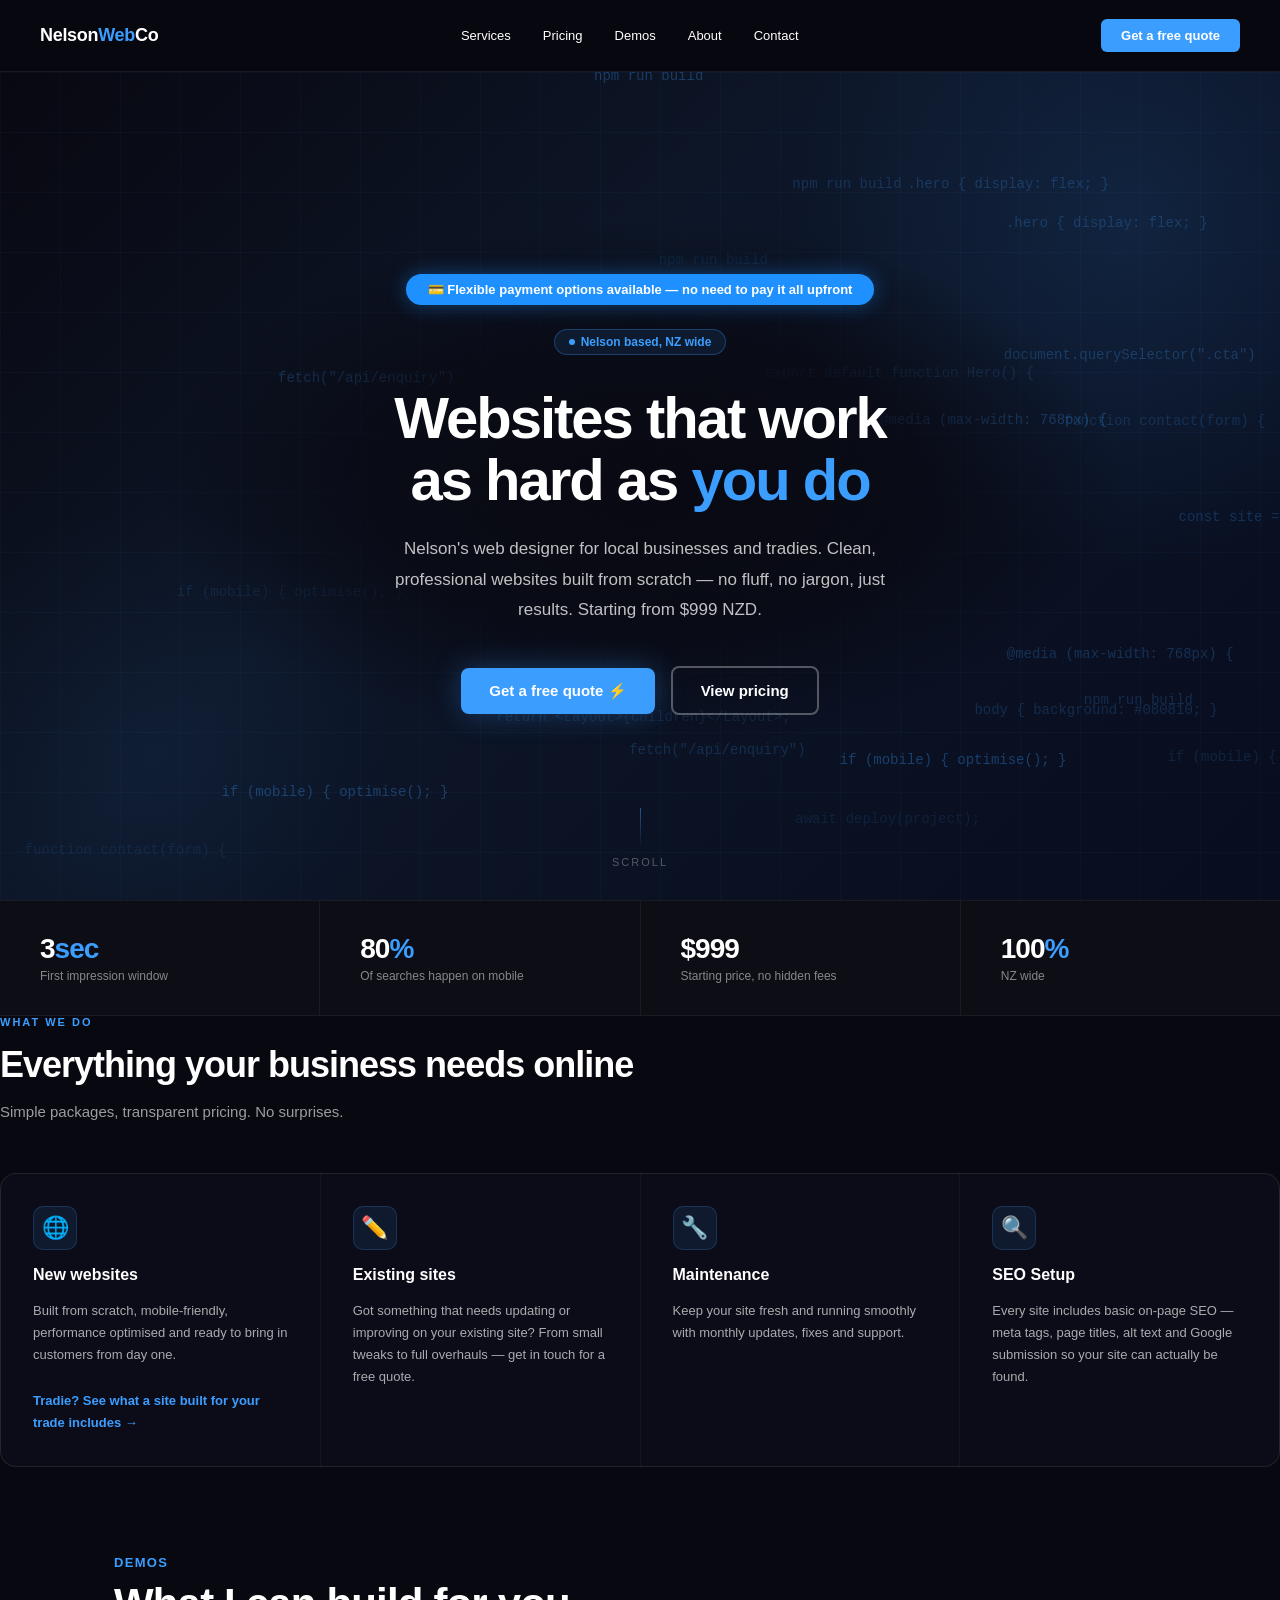
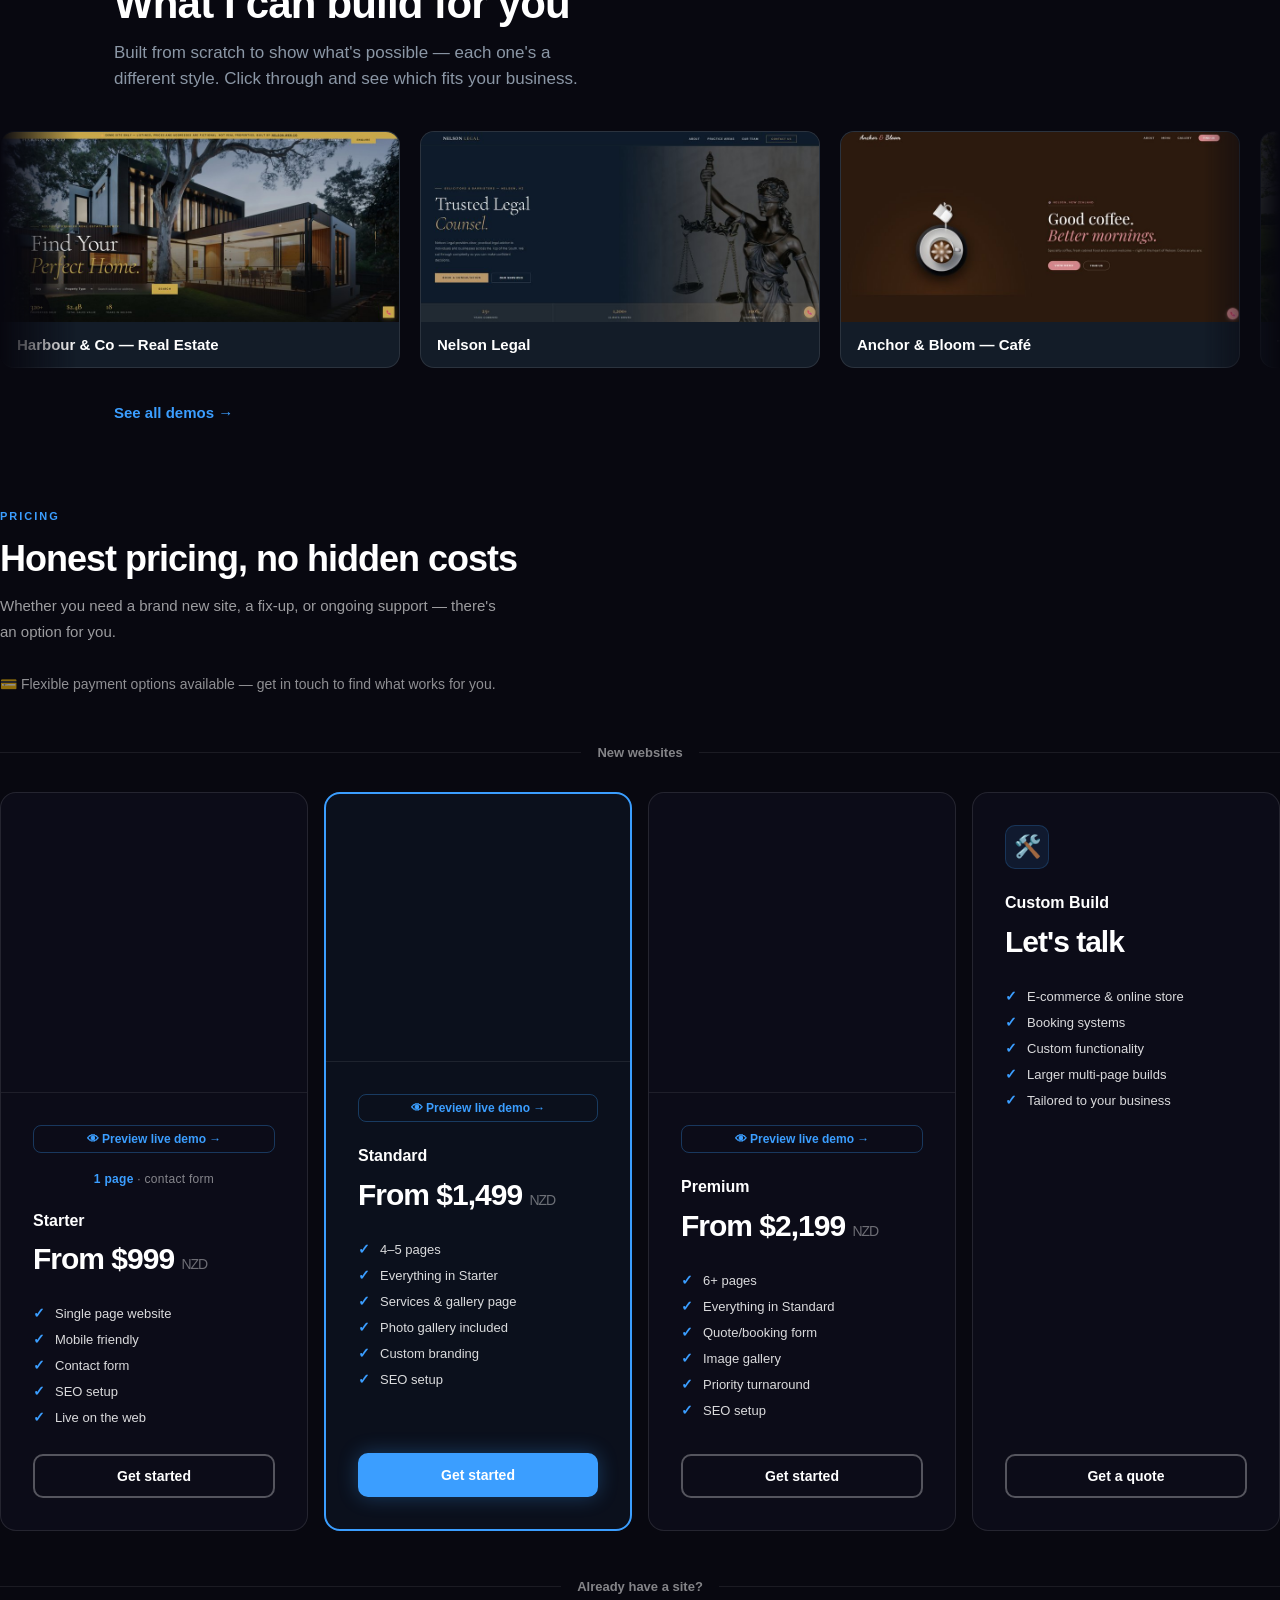
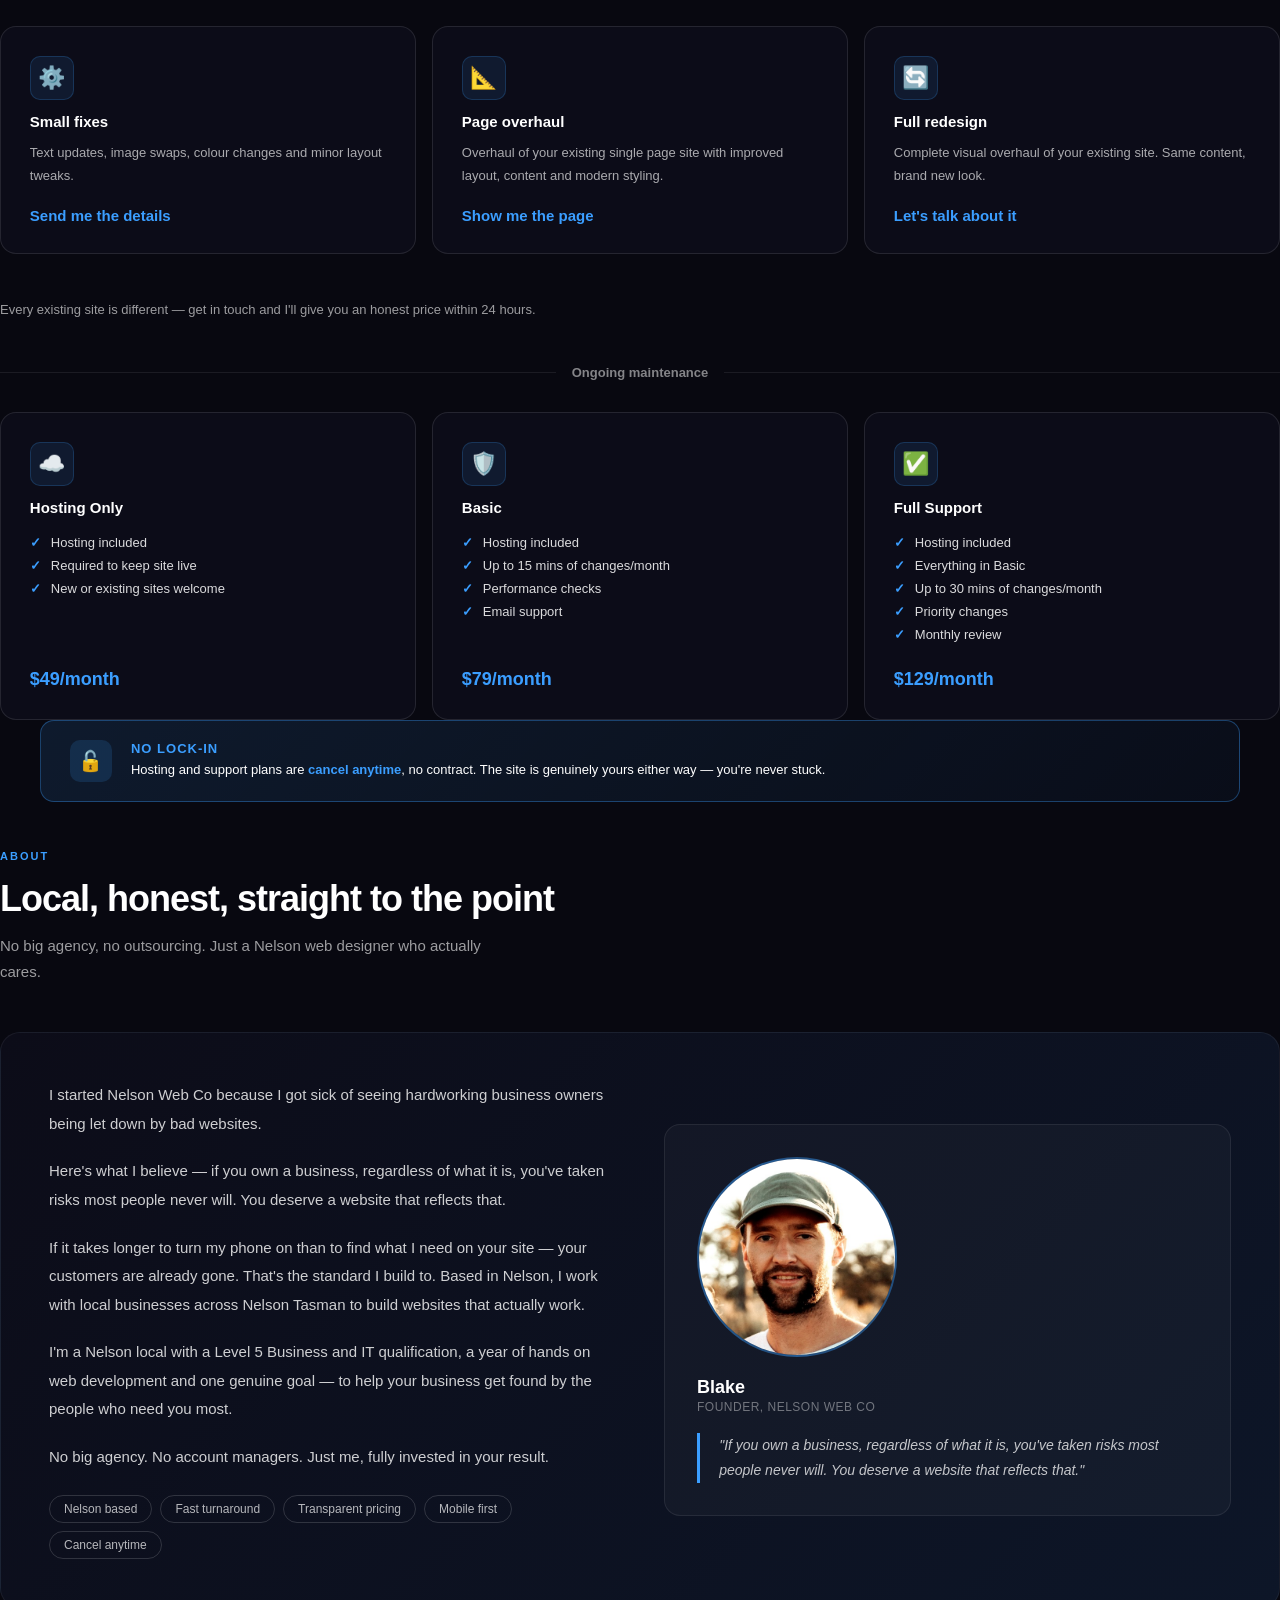
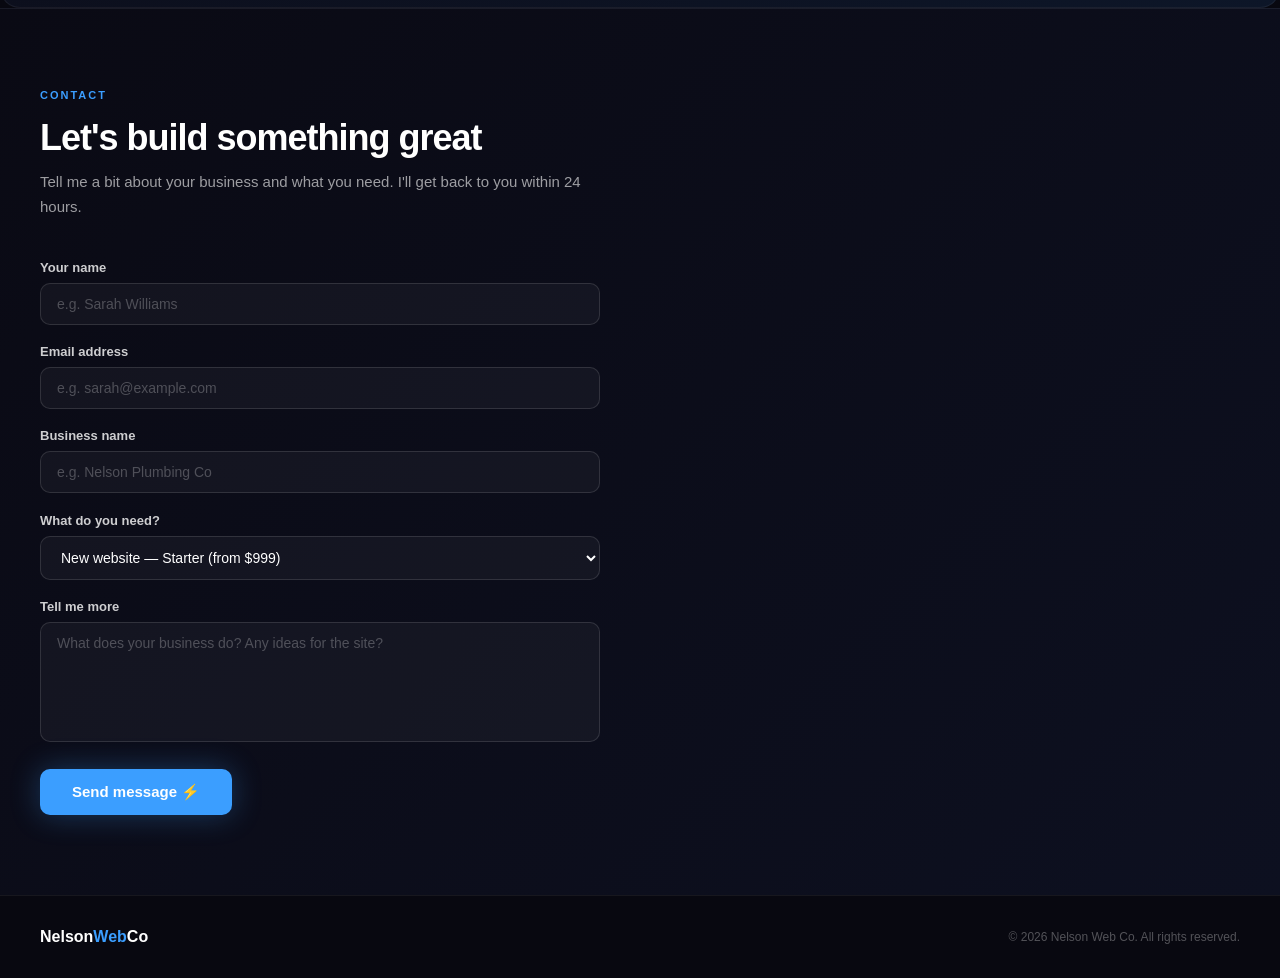
==== index.html @ 0637cf27 "Add files via upload" ====
<!DOCTYPE html>
<html lang="en">
<head>
<meta charset="UTF-8">
<meta name="google-site-verification" content="HaGPNc2p8Zy20Klq8-xdVHNBs4ULUk2R-k86jiQSSO0" />
<!-- Google tag (gtag.js) -->
<script async src="https://www.googletagmanager.com/gtag/js?id=G-174FRW5CZJ"></script>
<script>
  window.dataLayer = window.dataLayer || [];
  function gtag(){dataLayer.push(arguments);}
  gtag('js', new Date());
  gtag('config', 'G-174FRW5CZJ');
</script>
<meta name="viewport" content="width=device-width, initial-scale=1.0">
<title>Nelson Web Co — Web Designer Nelson NZ | Websites From $999</title>
<meta name="description" content="Nelson Web Co — Professional web design in Nelson, New Zealand. We build clean, fast websites for local businesses and tradies from $999. Nelson based web designer." />
<meta name="keywords" content="web designer Nelson, web design Nelson NZ, Nelson website design, Nelson websites, website builder Nelson, affordable web design Nelson, tradie websites Nelson NZ, small business websites Nelson" />
<meta property="og:title" content="Nelson Web Co — Web Designer Nelson NZ" />
<meta property="og:description" content="Professional web design in Nelson, NZ. Clean, fast websites for local businesses and tradies from $999." />
<meta property="og:url" content="https://nelsonwebco.co.nz" />
<meta property="og:type" content="website" />
<style>
  * { margin: 0; padding: 0; box-sizing: border-box; }
  body { background: #080810; color: #fff; font-family: -apple-system, BlinkMacSystemFont, 'Segoe UI', sans-serif; overflow-x: hidden; }

  /* NAV */
  .nav { display: flex; justify-content: space-between; align-items: center; padding: 1.2rem 2.5rem; border-bottom: 1px solid rgba(255,255,255,0.08); background: rgba(8,8,16,0.95); position: sticky; top: 0; z-index: 100; backdrop-filter: blur(10px); }
  .logo { font-size: 18px; font-weight: 700; color: #fff; letter-spacing: -0.3px; }
  .logo span { color: #3b9eff; }
  .nav-links { display: flex; gap: 2rem; }
  .nav-links a { font-size: 13px; color: #fff; text-decoration: none; cursor: pointer; transition: color 0.2s; }
  .nav-links a:hover { color: #3b9eff; }
  .nav-cta { background: #3b9eff; color: #fff; border: none; padding: 9px 20px; border-radius: 6px; font-size: 13px; cursor: pointer; font-weight: 700; transition: background 0.2s; }
  .nav-cta:hover { background: #2b8ef0; }

  /* HERO */
  .hero-wrapper { position: relative; min-height: 92vh; display: flex; align-items: center; overflow: hidden; }
  @media (max-width: 768px) { .hero-wrapper { min-height: auto; } }
  .hero-bg { position: absolute; inset: 0; background: linear-gradient(135deg, #080810 0%, #0d1628 40%, #080d1f 100%); }
  .hero-grid { position: absolute; inset: 0; background-image: linear-gradient(rgba(59,158,255,0.04) 1px, transparent 1px), linear-gradient(90deg, rgba(59,158,255,0.04) 1px, transparent 1px); background-size: 60px 60px; }
  .hero-glow { position: absolute; top: -200px; right: -200px; width: 700px; height: 700px; background: radial-gradient(circle, rgba(59,158,255,0.12) 0%, transparent 70%); pointer-events: none; }
  .hero-glow-2 { position: absolute; bottom: -100px; left: -100px; width: 500px; height: 500px; background: radial-gradient(circle, rgba(59,158,255,0.06) 0%, transparent 70%); pointer-events: none; }
  .hero-content { position: relative; z-index: 2; padding: 6rem 2.5rem 5rem; max-width: 780px; margin: 0 auto; text-align: center; }
  @media (max-width: 768px) { .hero-content { padding: 1rem 1.5rem 2rem; } }
  .badge { display: inline-flex; align-items: center; gap: 6px; background: rgba(59,158,255,0.1); border: 1px solid rgba(59,158,255,0.3); color: #3b9eff; font-size: 12px; padding: 5px 14px; border-radius: 20px; margin-bottom: 2rem; font-weight: 600; }
  .badge-dot { width: 6px; height: 6px; background: #3b9eff; border-radius: 50%; animation: pulse 2s infinite; }
  @keyframes pulse { 0%, 100% { opacity: 1; } 50% { opacity: 0.4; } }
  .hero-content h1 { font-size: 58px; font-weight: 800; line-height: 1.08; color: #fff; margin-bottom: 1.4rem; letter-spacing: -2px; }
  .hero-content h1 span { color: #3b9eff; }
  .hero-content p { font-size: 17px; color: rgba(255,255,255,0.75); line-height: 1.8; max-width: 520px; margin: 0 auto 2.5rem auto; }
  .hero-btns { display: flex; gap: 1rem; align-items: center; flex-wrap: wrap; justify-content: center; }
  @media (max-width: 768px) { .hero-btns { flex-direction: column; width: 100%; } .hero-btns button { width: 100%; } }
  .btn-primary { background: #3b9eff; color: #fff; border: none; padding: 14px 28px; border-radius: 8px; font-size: 15px; cursor: pointer; font-weight: 700; transition: all 0.2s; box-shadow: 0 0 30px rgba(59,158,255,0.3); }
  .btn-primary:hover { background: #2b8ef0; transform: translateY(-1px); box-shadow: 0 0 40px rgba(59,158,255,0.5); }
  .btn-secondary { background: transparent; color: #fff; border: 2px solid rgba(255,255,255,0.3); padding: 14px 28px; border-radius: 8px; font-size: 15px; cursor: pointer; font-weight: 700; transition: all 0.2s; }
  .btn-secondary:hover { border-color: #fff; }
  .hero-scroll { position: absolute; bottom: 2rem; left: 50%; transform: translateX(-50%); display: flex; flex-direction: column; align-items: center; gap: 8px; color: rgba(255,255,255,0.3); font-size: 11px; letter-spacing: 2px; text-transform: uppercase; }
  .scroll-line { width: 1px; height: 40px; background: linear-gradient(to bottom, rgba(59,158,255,0.5), transparent); animation: scrolldown 2s infinite; }
  @media (max-width: 768px) { .hero-scroll { display: none; } }
  @keyframes scrolldown { 0% { transform: scaleY(0); transform-origin: top; } 50% { transform: scaleY(1); transform-origin: top; } 51% { transform: scaleY(1); transform-origin: bottom; } 100% { transform: scaleY(0); transform-origin: bottom; } }

  /* STATS */
  .stats { display: flex; gap: 0; border-top: 1px solid rgba(255,255,255,0.06); border-bottom: 1px solid rgba(255,255,255,0.06); background: rgba(255,255,255,0.02); }
  .stat-item { flex: 1; padding: 2rem 2.5rem; border-right: 1px solid rgba(255,255,255,0.06); }
  .stat-item:last-child { border-right: none; }
  .stat-num { font-size: 28px; font-weight: 800; color: #fff; letter-spacing: -1px; }
  .stat-num span { color: #3b9eff; }
  .stat-label { font-size: 12px; color: rgba(255,255,255,0.5); margin-top: 4px; }

  /* SECTIONS */
  /* SCROLL REVEAL */
  .from-left { opacity:0; transform:translateX(-40px); transition:opacity .7s ease, transform .7s ease; }
  .from-right { opacity:0; transform:translateX(40px); transition:opacity .7s ease, transform .7s ease; }
  .from-bottom { opacity:0; transform:translateY(30px); transition:opacity .6s ease, transform .6s ease; }
  .from-left.visible, .from-right.visible, .from-bottom.visible { opacity:1; transform:none; }
  .delay-1 { transition-delay:.1s; }
  .delay-2 { transition-delay:.2s; }
  .delay-3 { transition-delay:.3s; }
  .delay-4 { transition-delay:.4s; }
  .delay-5 { transition-delay:.5s; }
  .section-label { font-size: 11px; color: #3b9eff; letter-spacing: 2px; text-transform: uppercase; margin-bottom: 1rem; font-weight: 700; }
  .section h2 { font-size: 36px; font-weight: 800; color: #fff; margin-bottom: 0.8rem; letter-spacing: -1px; }
  .section-sub { font-size: 15px; color: rgba(255,255,255,0.6); margin-bottom: 3rem; max-width: 500px; line-height: 1.7; }

  /* SERVICES */
  .services-grid { display: grid; grid-template-columns: repeat(4, 1fr); gap: 1px; background: rgba(255,255,255,0.06); border-radius: 16px; overflow: hidden; border: 1px solid rgba(255,255,255,0.06); }
  .service-card { background: #0c0c18; padding: 2rem; display: flex; flex-direction: column; gap: 1rem; transition: background 0.2s; }
  .service-card:hover { background: #0f0f20; }
  .service-icon { width: 44px; height: 44px; background: rgba(59,158,255,0.1); border-radius: 10px; display: flex; align-items: center; justify-content: center; font-size: 22px; border: 1px solid rgba(59,158,255,0.2); }
  .service-card h3 { font-size: 16px; font-weight: 700; color: #fff; }
  .service-card p { font-size: 13px; color: rgba(255,255,255,0.65); line-height: 1.7; }
  .service-price { font-size: 14px; color: #3b9eff; font-weight: 700; margin-top: auto; padding-top: 0.5rem; }

  /* PRICING */
  .pricing-grid { display: grid; grid-template-columns: repeat(4, 1fr); gap: 16px; margin-bottom: 3rem; }
  .pricing-card { background: #0c0c18; border: 1px solid rgba(255,255,255,0.1); border-radius: 16px; padding: 2rem; display: flex; flex-direction: column; gap: 0.8rem; transition: all 0.2s; overflow: hidden; }
  .pricing-card:hover { border-color: rgba(255,255,255,0.25); transform: translateY(-2px); }
  .pricing-card.featured { border: 2px solid #3b9eff; background: rgba(59,158,255,0.05); position: relative; padding-top: 0; overflow: hidden; }
  .pricing-badge { font-size: 11px; background: rgba(59,158,255,0.15); color: #3b9eff; padding: 4px 12px; border-radius: 20px; width: fit-content; margin-bottom: 0.4rem; font-weight: 700; letter-spacing: 0.5px; }
  .pricing-card h3 { font-size: 16px; font-weight: 700; color: #fff; }
  .pricing-amount { font-size: 30px; font-weight: 800; color: #fff; letter-spacing: -1px; }
  .pricing-amount small { font-size: 14px; color: rgba(255,255,255,0.4); font-weight: 400; }
  .pricing-features { list-style: none; display: flex; flex-direction: column; gap: 10px; margin: 1rem 0; }
  .pricing-features li { font-size: 13px; color: rgba(255,255,255,0.85); display: flex; align-items: center; gap: 10px; }
  .pricing-features li::before { content: "✓"; color: #3b9eff; font-weight: 800; font-size: 14px; }
  .pricing-btn { margin-top: auto; background: transparent; border: 2px solid rgba(255,255,255,0.3); color: #fff; padding: 12px; border-radius: 10px; font-size: 14px; font-weight: 700; cursor: pointer; text-align: center; transition: all 0.2s; }
  .pricing-preview { width: calc(100% + 4rem); margin-left: -2rem; margin-top: -2rem; height: 300px; overflow: hidden; position: relative; border-bottom: 1px solid rgba(255,255,255,0.08); margin-bottom: 1.2rem; border-radius: 16px 16px 0 0; }
  .pricing-preview iframe { width: 200%; height: 200%; transform: scale(0.5); transform-origin: top left; pointer-events: none; border: none; }
  .pricing-preview-overlay { position: absolute; inset: 0; background: transparent; cursor: pointer; }
  .pricing-demo-btn { display: block; text-align: center; font-size: 12px; color: #3b9eff; font-weight: 600; text-decoration: none; padding: 6px; border: 1px solid rgba(59,158,255,0.3); border-radius: 8px; margin-bottom: 0.8rem; transition: all 0.2s; }
  .pricing-demo-btn:hover { background: rgba(59,158,255,0.1); }
   .tier-diff {
    display: block;
    text-align: center;
    font-size: 12px;
    color: rgba(255,255,255,0.5);
    letter-spacing: 0.3px;
    margin: -0.4rem 0 0.8rem;
  }
  .tier-diff strong { color: #3b9eff; font-weight: 700; }
  .pricing-btn:hover { border-color: #3b9eff; color: #3b9eff; }
  .pricing-btn.featured-btn { background: #3b9eff; border-color: #3b9eff; color: #fff; box-shadow: 0 0 20px rgba(59,158,255,0.3); }
  .pricing-btn.featured-btn:hover { background: #2b8ef0; }

  /* DIVIDERS */
  .divider-label { display: flex; align-items: center; gap: 1rem; margin-bottom: 2rem; }
  .divider-label span { font-size: 13px; color: rgba(255,255,255,0.5); white-space: nowrap; font-weight: 600; }
  .divider-line { flex: 1; height: 1px; background: rgba(255,255,255,0.08); }

  /* MODS */
  .mods-grid { display: grid; grid-template-columns: repeat(3, 1fr); gap: 16px; margin-bottom: 3rem; }
  .mod-card { background: #0c0c18; border: 1px solid rgba(255,255,255,0.1); border-radius: 16px; padding: 1.8rem; display: flex; flex-direction: column; gap: 0.8rem; transition: all 0.2s; }
  .mod-card:hover { border-color: rgba(255,255,255,0.25); transform: translateY(-2px); }
  .mod-card h3 { font-size: 15px; font-weight: 700; color: #fff; }
  .mod-card p { font-size: 13px; color: rgba(255,255,255,0.65); line-height: 1.7; }
  .mod-price { font-size: 15px; color: #3b9eff; font-weight: 700; margin-top: 0.5rem; }

  /* MAINTENANCE */
  .maint-grid { display: grid; grid-template-columns: repeat(3, 1fr); gap: 16px; }
  .maint-card { background: #0c0c18; border: 1px solid rgba(255,255,255,0.1); border-radius: 16px; padding: 1.8rem; display: flex; flex-direction: column; gap: 0.8rem; transition: all 0.2s; }
  .maint-card:hover { border-color: rgba(255,255,255,0.25); transform: translateY(-2px); }
  .maint-card h3 { font-size: 15px; font-weight: 700; color: #fff; }
  .maint-features { list-style: none; display: flex; flex-direction: column; gap: 8px; margin: 0.4rem 0; }
  .maint-features li { font-size: 13px; color: rgba(255,255,255,0.85); display: flex; align-items: center; gap: 10px; }
  .maint-features li::before { content: "✓"; color: #3b9eff; font-weight: 800; }
  .maint-price { font-size: 18px; color: #3b9eff; font-weight: 700; margin-top: auto; padding-top: 0.5rem; }
  .rebrand-note { font-size: 13px; color: rgba(255,255,255,0.6); margin-bottom: 3rem; }
  .rebrand-note a { color: #3b9eff; text-decoration: none; font-weight: 700; }

  /* PORTFOLIO */
  .portfolio-grid { display: grid; grid-template-columns: repeat(3, 1fr); gap: 16px; }
  .portfolio-card { background: #0c0c18; border: 1px solid rgba(255,255,255,0.1); border-radius: 16px; padding: 2rem; display: flex; flex-direction: column; gap: 1rem; transition: all 0.2s; }
  .portfolio-card:hover { border-color: #3b9eff; transform: translateY(-2px); }
  .portfolio-placeholder { border-style: dashed; }
  .portfolio-tag { font-size: 11px; background: rgba(59,158,255,0.15); color: #3b9eff; padding: 4px 12px; border-radius: 20px; width: fit-content; font-weight: 700; }
  .portfolio-card h3 { font-size: 18px; font-weight: 700; color: #fff; }
  .portfolio-card p { font-size: 13px; color: rgba(255,255,255,0.65); line-height: 1.7; }
  .portfolio-tech { display: flex; gap: 8px; flex-wrap: wrap; }
  .portfolio-tech span { font-size: 11px; color: #3b9eff; border: 1px solid rgba(59,158,255,0.3); padding: 4px 12px; border-radius: 20px; font-weight: 600; }
  .portfolio-btn { margin-top: auto; background: #3b9eff; color: #fff; border: none; padding: 12px 20px; border-radius: 10px; font-size: 13px; font-weight: 700; cursor: pointer; text-decoration: none; display: inline-block; width: fit-content; transition: all 0.2s; box-shadow: 0 0 20px rgba(59,158,255,0.2); }
  .portfolio-btn:hover { background: #2b8ef0; transform: translateY(-1px); }

  /* ABOUT */
  .about-wrapper { background: linear-gradient(135deg, #0c0c18 0%, #0d1628 100%); border-radius: 20px; padding: 3rem; border: 1px solid rgba(255,255,255,0.06); }
  .about-grid { display: grid; grid-template-columns: 1fr 1fr; gap: 3rem; align-items: center; }
  .about-text p { font-size: 15px; color: rgba(255,255,255,0.8); line-height: 1.9; margin-bottom: 1.2rem; }
  .about-pills { display: flex; flex-wrap: wrap; gap: 8px; margin-top: 1.5rem; }
  .pill { font-size: 12px; color: rgba(255,255,255,0.7); border: 1px solid rgba(255,255,255,0.15); padding: 6px 14px; border-radius: 20px; transition: all 0.2s; }
  .pill:hover { border-color: #3b9eff; color: #3b9eff; }
  .about-card { background: rgba(255,255,255,0.03); border: 1px solid rgba(255,255,255,0.08); border-radius: 16px; padding: 2rem; display: flex; flex-direction: column; gap: 1.2rem; }
  .about-avatar { width: 60px; height: 60px; border-radius: 50%; background: linear-gradient(135deg, rgba(59,158,255,0.3), rgba(59,158,255,0.1)); display: flex; align-items: center; justify-content: center; font-size: 24px; font-weight: 800; color: #3b9eff; border: 2px solid rgba(59,158,255,0.3); }
  .about-name { font-size: 18px; font-weight: 700; color: #fff; }
  .about-role { font-size: 12px; color: rgba(255,255,255,0.4); margin-top: 2px; letter-spacing: 0.5px; text-transform: uppercase; }
  .about-quote { font-size: 14px; color: rgba(255,255,255,0.75); line-height: 1.8; font-style: italic; border-left: 3px solid #3b9eff; padding-left: 1.2rem; }

  /* CONTACT */
  .contact-section { padding: 5rem 2.5rem; background: linear-gradient(135deg, #0a0a14 0%, #0d1020 100%); border-top: 1px solid rgba(255,255,255,0.06); }
  .contact-inner { max-width: 560px; }
  .contact-inner h2 { font-size: 36px; font-weight: 800; color: #fff; margin-bottom: 0.6rem; letter-spacing: -1px; }
  .contact-inner p { font-size: 15px; color: rgba(255,255,255,0.6); margin-bottom: 2.5rem; line-height: 1.7; }
  .form-group { display: flex; flex-direction: column; gap: 8px; margin-bottom: 1.2rem; }
  .form-group label { font-size: 13px; color: rgba(255,255,255,0.8); font-weight: 700; }
  .form-group input, .form-group textarea, .form-group select { background: rgba(255,255,255,0.04); border: 1px solid rgba(255,255,255,0.12); border-radius: 10px; padding: 12px 16px; color: #fff; font-size: 14px; font-family: inherit; outline: none; width: 100%; transition: border-color 0.2s; }
  .form-group input:focus, .form-group textarea:focus, .form-group select:focus { border-color: #3b9eff; }
  .form-group input::placeholder, .form-group textarea::placeholder { color: rgba(255,255,255,0.25); }
  .form-group textarea { height: 120px; resize: none; }
  .form-group select option { background: #0c0c18; color: #fff; }
  .submit-btn { background: #3b9eff; color: #fff; border: none; padding: 14px 32px; border-radius: 10px; font-size: 15px; cursor: pointer; font-weight: 700; margin-top: 0.5rem; transition: all 0.2s; box-shadow: 0 0 30px rgba(59,158,255,0.3); }
  .submit-btn:hover { background: #2b8ef0; transform: translateY(-1px); box-shadow: 0 0 40px rgba(59,158,255,0.5); }

  /* FOOTER */
  .footer { padding: 2rem 2.5rem; border-top: 1px solid rgba(255,255,255,0.06); display: flex; justify-content: space-between; align-items: center; }
  .footer-logo { font-size: 16px; color: #fff; font-weight: 700; }
  .footer-logo span { color: #3b9eff; }
  .footer-copy { font-size: 12px; color: rgba(255,255,255,0.3); }

  /* MOBILE */
  @media (max-width: 768px) {
    .hero-content h1 { font-size: 36px; }
    .nav-links { display: none; }
    .stats { flex-wrap: wrap; }
    .stat-item { min-width: 45%; border-right: none; border-bottom: 1px solid rgba(255,255,255,0.06); }
    .services-grid { grid-template-columns: 1fr 1fr; }
    .pricing-grid { grid-template-columns: 1fr; }
    .mods-grid { grid-template-columns: 1fr; }
    .maint-grid { grid-template-columns: 1fr; }
    .portfolio-grid { grid-template-columns: 1fr; }
    .about-grid { grid-template-columns: 1fr; }
    .about-wrapper { padding: 2rem; }
    .footer { flex-direction: column; gap: 1rem; text-align: center; }
  }
</style>
</head>
<body>
<div id="top"></div>

<style>
  .hamburger { display: none; flex-direction: column; gap: 5px; cursor: pointer; padding: 4px; background: none; border: none; }
  .hamburger span { width: 24px; height: 2px; background: #fff; border-radius: 2px; transition: all 0.3s; display: block; }
  .mobile-menu { display: none; position: fixed; top: 0; left: 0; right: 0; bottom: 0; background: rgba(8,8,16,0.98); z-index: 200; flex-direction: column; align-items: center; justify-content: center; gap: 2rem; }
  .mobile-menu.open { display: flex; }
  .mobile-menu a { font-size: 24px; color: #fff; text-decoration: none; font-weight: 700; }
  .mobile-menu a:hover { color: #3b9eff; }
  .mobile-close { position: absolute; top: 1.5rem; right: 1.5rem; background: none; border: none; color: #fff; font-size: 28px; cursor: pointer; }
  .float-call { display: none; position: fixed !important; bottom: 140px; right: 20px; width: 54px; height: 54px; background: #3b9eff; border-radius: 50%; align-items: center; justify-content: center; font-size: 22px; box-shadow: 0 4px 20px rgba(59,158,255,0.5); z-index: 9999; text-decoration: none; }
  .scroll-top { position:fixed; bottom:26px; right:26px; z-index:200; width:44px; height:44px; border-radius:50%; background:#3b9eff; color:#fff; display:flex; align-items:center; justify-content:center; font-size:1rem; text-decoration:none; box-shadow:0 4px 14px rgba(59,158,255,0.4); opacity:0; pointer-events:none; transition:opacity .2s, transform .2s; }
  .scroll-top.visible { opacity:1; pointer-events:all; }
  .scroll-top:hover { transform:translateY(-3px); }
  .float-top { display: none; position: fixed !important; bottom: 75px; right: 20px; width: 54px; height: 54px; background: rgba(255,255,255,0.1); border: 1px solid rgba(255,255,255,0.2); border-radius: 50%; align-items: center; justify-content: center; font-size: 20px; cursor: pointer; z-index: 9999; color: #fff; text-decoration: none !important; }
  @media (max-width: 768px) {
    .float-call { display: block; line-height: 54px; text-align: center; }
    .float-top { display: block; line-height: 54px; text-align: center; }
  }
  @media (max-width: 768px) {
    .hamburger { display: flex; }
    .nav-cta { display: none; }
  }
</style>

<nav class="nav">
  <div class="logo">Nelson<span>Web</span>Co</div>
  <div class="nav-links">
    <a href="#services">Services</a>
    <a href="#pricing">Pricing</a>
    <a href="demos.html">Demos</a>
    <a href="#about">About</a>
    <a href="#contact">Contact</a>
  </div>
  <button class="nav-cta" onclick="document.getElementById('contact').scrollIntoView({behavior:'smooth'})">Get a free quote</button>
  <button class="hamburger" onclick="document.getElementById('mobileMenu').classList.add('open')">
    <span></span><span></span><span></span>
  </button>
</nav>

<div class="mobile-menu" id="mobileMenu">
  <button class="mobile-close" onclick="document.getElementById('mobileMenu').classList.remove('open')">✕</button>
  <a href="#services" onclick="document.getElementById('mobileMenu').classList.remove('open')">Services</a>
  <a href="#pricing" onclick="document.getElementById('mobileMenu').classList.remove('open')">Pricing</a>
  <a href="demos.html" onclick="document.getElementById('mobileMenu').classList.remove('open')">Demos</a>
  <a href="#about" onclick="document.getElementById('mobileMenu').classList.remove('open')">About</a>
  <a href="#contact" onclick="document.getElementById('mobileMenu').classList.remove('open')">Contact</a>
</div>

<a class="float-call" href="tel:0272954838">📞</a>
<a class="float-top" href="#top" style="text-decoration:none;color:#fff;">↑</a>

<div class="hero-wrapper">
  <div class="hero-bg"></div>
  <div class="hero-grid"></div>
  <div class="hero-glow"></div>
  <div class="hero-glow-2"></div>
  <div class="hero-content">
    <div style="width:100%;text-align:center;margin-bottom:1.5rem;">
      <div style="display:inline-flex;align-items:center;gap:8px;background:#1e90ff;color:#fff;font-size:13px;padding:8px 22px;border-radius:30px;font-weight:700;box-shadow:0 0 20px rgba(30,144,255,0.4);">💳 Flexible payment options available — no need to pay it all upfront</div>
    </div>
    <div class="badge"><div class="badge-dot"></div> Nelson based, NZ wide</div>
    <h1>Websites that work<br>as hard as <span>you do</span></h1>
    <p>Nelson's web designer for local businesses and tradies. Clean, professional websites built from scratch — no fluff, no jargon, just results. Starting from $999 NZD.</p>
    <div class="hero-btns">
      <button class="btn-primary" onclick="document.getElementById('contact').scrollIntoView({behavior:'smooth'})">Get a free quote ⚡</button>
      <button class="btn-secondary" onclick="document.getElementById('pricing').scrollIntoView({behavior:'smooth'})">View pricing</button>
    </div>
  </div>
  <div class="hero-scroll"><div class="scroll-line"></div>scroll</div>
</div>

<div class="stats">
  <div class="stat-item from-bottom delay-1"><div class="stat-num">3<span>sec</span></div><div class="stat-label">First impression window</div></div>
  <div class="stat-item from-bottom delay-2"><div class="stat-num">80<span>%</span></div><div class="stat-label">Of searches happen on mobile</div></div>
  <div class="stat-item from-bottom delay-3"><div class="stat-num">$999</div><div class="stat-label">Starting price, no hidden fees</div></div>
  <div class="stat-item from-bottom delay-4"><div class="stat-num">100<span>%</span></div><div class="stat-label">NZ wide</div></div>
</div>

<div class="section" id="services">
  <div class="section-label from-left">What we do</div>
  <h2 class="from-left delay-1">Everything your business needs online</h2>
  <p class="section-sub from-left delay-2">Simple packages, transparent pricing. No surprises.</p>
  <div class="services-grid">
    <div class="service-card from-bottom delay-1">
      <div class="service-icon">🌐</div>
      <h3>New websites</h3>
      <p>Built from scratch, mobile-friendly, performance optimised and ready to bring in customers from day one.</p>
      <p style="margin-top:8px;"><a href="web-design-for-tradies-nelson.html" style="font-size:13px;color:#3b9eff;text-decoration:none;font-weight:600;">Tradie? See what a site built for your trade includes →</a></p>
    </div>
    <div class="service-card from-bottom delay-2">
      <div class="service-icon">✏️</div>
      <h3>Existing sites</h3>
      <p>Got something that needs updating or improving on your existing site? From small tweaks to full overhauls — get in touch for a free quote.</p>
    </div>
    <div class="service-card from-bottom delay-3">
      <div class="service-icon">🔧</div>
      <h3>Maintenance</h3>
      <p>Keep your site fresh and running smoothly with monthly updates, fixes and support.</p>
    </div>
    <div class="service-card from-bottom delay-4">
      <div class="service-icon">🔍</div>
      <h3>SEO Setup</h3>
      <p>Every site includes basic on-page SEO — meta tags, page titles, alt text and Google submission so your site can actually be found.</p>
    </div>
  </div>
</div>
<!-- ================= WORK STRIP ================= -->
<section class="nwc-work" id="work">
  <div class="nwc-work__head">
    <p class="nwc-work__eyebrow from-left">Demos</p>
    <h2 class="nwc-work__title from-left delay-1">What I can build for you</h2>
    <p class="nwc-work__sub from-left delay-2">Built from scratch to show what's possible — each one's a different style. Click through and see which fits your business.</p>
  </div>

  <div class="nwc-work__viewport">
    <div class="nwc-work__track" id="nwcTrack"></div>
  </div>

  <p class="nwc-work__more"><a href="demos.html">See all demos &rarr;</a></p>
</section>

<style>
.nwc-work {
  --nwc-bg: #080810;
  --nwc-accent: #3b9eff;
  --nwc-text: #ffffff;
  --nwc-muted: #8b97a6;
  --nwc-card-border: rgba(255,255,255,0.1);
  background: var(--nwc-bg);
  padding: 88px 0;
  overflow: hidden;
}
.nwc-work__head { max-width: 1100px; margin: 0 auto 40px; padding: 0 24px; }
.nwc-work__eyebrow { color: var(--nwc-accent); font-size: 13px; letter-spacing: .1em; text-transform: uppercase; margin: 0 0 10px; font-weight: 600; }
.nwc-work__title { color: var(--nwc-text); font-size: clamp(28px, 5vw, 42px); font-weight: 600; line-height: 1.15; margin: 0 0 12px; letter-spacing: -.02em; }
.nwc-work__sub { color: var(--nwc-muted); font-size: 17px; line-height: 1.5; margin: 0; max-width: 52ch; }
.nwc-work__viewport { position: relative; width: 100%; overflow: hidden; -webkit-mask-image: linear-gradient(90deg, transparent, #000 6%, #000 94%, transparent); mask-image: linear-gradient(90deg, transparent, #000 6%, #000 94%, transparent); }
.nwc-work__track { display: flex; gap: 20px; width: max-content; animation: nwc-scroll var(--nwc-duration, 40s) linear infinite; }
.nwc-work__viewport:hover .nwc-work__track,
.nwc-work__track:focus-within { animation-play-state: paused; }
@keyframes nwc-scroll { from { transform: translateX(0); } to { transform: translateX(calc(-1 * var(--nwc-shift, 0px))); } }
.nwc-card { position: relative; flex: 0 0 auto; width: 400px; border-radius: 14px; overflow: hidden; border: 1px solid var(--nwc-card-border); background: #131c28; text-decoration: none; display: block; transition: transform .3s ease, border-color .3s ease; }
.nwc-card:hover, .nwc-card:focus-visible { transform: translateY(-6px); border-color: var(--nwc-accent); }
.nwc-card:focus-visible { outline: 2px solid var(--nwc-accent); outline-offset: 3px; }
.nwc-card__shot { display: block; width: 100%; height: 190px; object-fit: cover; object-position: top center; background: #1b2532; }
.nwc-card__bar { display: flex; align-items: center; justify-content: space-between; gap: 12px; padding: 14px 16px; }
.nwc-card__name { color: var(--nwc-text); font-size: 15px; font-weight: 600; }
.nwc-card__view { color: var(--nwc-accent); font-size: 13px; font-weight: 600; white-space: nowrap; opacity: 0; transform: translateX(-4px); transition: opacity .3s ease, transform .3s ease; }
.nwc-card:hover .nwc-card__view, .nwc-card:focus-visible .nwc-card__view { opacity: 1; transform: translateX(0); }
.nwc-work__more { max-width: 1100px; margin: 36px auto 0; padding: 0 24px; }
.nwc-work__more a { color: var(--nwc-accent); font-size: 15px; font-weight: 600; text-decoration: none; }
.nwc-work__more a:hover { text-decoration: underline; }
@media (max-width: 640px) {
  .nwc-work { padding: 64px 0; }
  .nwc-card { width: 300px; }
  .nwc-card__shot { height: 143px; }
}
@media (prefers-reduced-motion: reduce) {
  .nwc-work__track { animation: none; }
  .nwc-work__viewport { overflow-x: auto; }
}
</style>

<script>
(function () {
  // ---- EDIT THIS LIST ----
  var DEMOS = [
{ name: 'Harbour & Co — Real Estate', url: 'demos.html', shot: 'images/work/harbour-and-co.jpg' },
    { name: 'Nelson Legal',               url: 'demos.html', shot: 'images/work/nelson-legal.jpg' },
    { name: 'Anchor & Bloom — Café',      url: 'demos.html', shot: 'images/work/anchor-and-bloom.jpg' },
    { name: 'The Garden Crew',            url: 'demos.html', shot: 'images/work/garden-crew.jpg' },
    { name: 'Procoat NZ — Plastering',    url: 'demos.html', shot: 'images/work/procoat-nz.jpg' },
  ];
  var SECONDS_PER_CARD = 6;
  // ------------------------

  var track = document.getElementById('nwcTrack');
  if (!track) return;

  function card(d) {
    var a = document.createElement('a');
    a.className = 'nwc-card';
    a.href = d.url;
    a.rel = 'noopener';
    a.setAttribute('aria-label', 'View the ' + d.name + ' demo site');
    var img = document.createElement('img');
    img.className = 'nwc-card__shot';
    img.src = d.shot;
    img.alt = 'Screenshot of the ' + d.name + ' website';
    img.loading = 'lazy';
    var bar = document.createElement('div');
    bar.className = 'nwc-card__bar';
    bar.innerHTML = '<span class="nwc-card__name"></span><span class="nwc-card__view">View live &rarr;</span>';
    bar.querySelector('.nwc-card__name').textContent = d.name;
    a.appendChild(img);
    a.appendChild(bar);
    return a;
  }

  DEMOS.forEach(function (d) { track.appendChild(card(d)); });
  DEMOS.forEach(function (d) {
    var clone = card(d);
    clone.setAttribute('aria-hidden', 'true');
    clone.tabIndex = -1;
    track.appendChild(clone);
  });

  requestAnimationFrame(function () {
    var first = track.children[0];
    if (!first) return;
    var shift = (first.getBoundingClientRect().width + 20) * DEMOS.length;
    var section = track.closest('.nwc-work');
    section.style.setProperty('--nwc-shift', shift + 'px');
    section.style.setProperty('--nwc-duration', (DEMOS.length * SECONDS_PER_CARD) + 's');
  });
})();
</script>
<!-- =============== END WORK STRIP =============== -->
<div class="section" id="pricing" style="padding-top: 0;">
  <div class="section-label from-left">Pricing</div>
  <h2 class="from-left delay-1">Honest pricing, no hidden costs</h2>
  <p class="section-sub from-left delay-2">Whether you need a brand new site, a fix-up, or ongoing support — there's an option for you.</p>
  <p class="section-sub from-left delay-2" style="margin-top:-1.2rem;font-size:14px;color:rgba(255,255,255,0.55);">💳 Flexible payment options available — get in touch to find what works for you.</p>

  <div class="divider-label from-bottom"><div class="divider-line"></div><span>New websites</span><div class="divider-line"></div></div>
  <div class="pricing-grid">
    <div class="pricing-card from-bottom delay-1">
      <div class="pricing-preview from-bottom">
        <iframe src="https://south-build-starter.vercel.app" scrolling="no" loading="lazy"></iframe>
        <a href="https://south-build-starter.vercel.app" target="_blank" class="pricing-preview-overlay"></a>
      </div>
      <a href="https://south-build-starter.vercel.app" target="_blank" class="pricing-demo-btn">👁 Preview live demo →</a>
      <span class="tier-diff"><strong>1 page</strong> · contact form</span>
      <h3>Starter</h3>
      <div class="pricing-amount">From $999 <small>NZD</small></div>
      <ul class="pricing-features">
        <li>Single page website</li>
        <li>Mobile friendly</li>
        <li>Contact form</li>
        <li>SEO setup</li>
        <li>Live on the web</li>
      </ul>
      <div class="pricing-btn" onclick="document.getElementById('contact').scrollIntoView({behavior:'smooth'})">Get started</div>
    </div>
    <div class="pricing-card featured from-bottom delay-2">
      <div class="pricing-preview from-bottom">
        <iframe src="https://south-build-standard.vercel.app" scrolling="no" loading="lazy"></iframe>
        <a href="https://south-build-standard.vercel.app" target="_blank" class="pricing-preview-overlay"></a>
        <div class="pricing-badge" style="position:absolute;top:12px;left:12px;z-index:2;">Recommended</div>
      </div>
      <a href="https://south-build-standard.vercel.app" target="_blank" class="pricing-demo-btn">👁 Preview live demo →</a>
      <h3>Standard</h3>
      <div class="pricing-amount">From $1,499 <small>NZD</small></div>
      <ul class="pricing-features">
        <li>4–5 pages</li>
        <li>Everything in Starter</li>
        <li>Services & gallery page</li>
        <li>Photo gallery included</li>
        <li>Custom branding</li>
        <li>SEO setup</li>
      </ul>
      <div class="pricing-btn featured-btn" onclick="document.getElementById('contact').scrollIntoView({behavior:'smooth'})">Get started</div>
    </div>
    <div class="pricing-card from-bottom delay-3">
      <div class="pricing-preview from-bottom">
        <iframe src="https://south-build-premium.vercel.app" scrolling="no" loading="lazy"></iframe>
        <a href="https://south-build-premium.vercel.app" target="_blank" class="pricing-preview-overlay"></a>
      </div>
      <a href="https://south-build-premium.vercel.app" target="_blank" class="pricing-demo-btn">👁 Preview live demo →</a>
      <h3>Premium</h3>
      <div class="pricing-amount">From $2,199 <small>NZD</small></div>
      <ul class="pricing-features">
        <li>6+ pages</li>
        <li>Everything in Standard</li>
        <li>Quote/booking form</li>
        <li>Image gallery</li>
        <li>Priority turnaround</li>
        <li>SEO setup</li>
      </ul>
      <div class="pricing-btn" onclick="document.getElementById('contact').scrollIntoView({behavior:'smooth'})">Get started</div>
    </div>
    <div class="pricing-card">
      <div style="width:44px;height:44px;background:rgba(59,158,255,0.1);border-radius:10px;display:flex;align-items:center;justify-content:center;font-size:22px;border:1px solid rgba(59,158,255,0.2);margin-bottom:0.8rem;">🛠️</div>
      <h3>Custom Build</h3>
      <div class="pricing-amount">Let's talk <small></small></div>
      <ul class="pricing-features">
        <li>E-commerce & online store</li>
        <li>Booking systems</li>
        <li>Custom functionality</li>
        <li>Larger multi-page builds</li>
        <li>Tailored to your business</li>
      </ul>
      <div class="pricing-btn" onclick="document.getElementById('contact').scrollIntoView({behavior:'smooth'})">Get a quote</div>
    </div>
  </div>

  <div class="divider-label from-bottom"><div class="divider-line"></div><span>Already have a site?</span><div class="divider-line"></div></div>
  <div class="mods-grid">
    <div class="mod-card">
      <div class="service-icon">⚙️</div>
      <h3>Small fixes</h3>
      <p>Text updates, image swaps, colour changes and minor layout tweaks.</p>
      <div class="mod-price" style="cursor:pointer;" onclick="document.getElementById('contact').scrollIntoView({behavior:'smooth'})">Send me the details</div>
    </div>
    <div class="mod-card">
      <div class="service-icon">📐</div>
      <h3>Page overhaul</h3>
      <p>Overhaul of your existing single page site with improved layout, content and modern styling.</p>
      <div class="mod-price" style="cursor:pointer;" onclick="document.getElementById('contact').scrollIntoView({behavior:'smooth'})">Show me the page</div>
    </div>
    <div class="mod-card">
      <div class="service-icon">🔄</div>
      <h3>Full redesign</h3>
      <p>Complete visual overhaul of your existing site. Same content, brand new look.</p>
      <div class="mod-price" style="cursor:pointer;" onclick="document.getElementById('contact').scrollIntoView({behavior:'smooth'})">Let's talk about it</div>
    </div>
  </div>
  <p class="rebrand-note">Every existing site is different — get in touch and I'll give you an honest price within 24 hours.</p>

  <div class="divider-label from-bottom"><div class="divider-line"></div><span>Ongoing maintenance</span><div class="divider-line"></div></div>
  <div class="maint-grid">
    <div class="maint-card from-bottom delay-1">
      <div class="service-icon">☁️</div>
      <h3>Hosting Only</h3>
      <ul class="maint-features">
        <li>Hosting included</li>
        <li>Required to keep site live</li>
        <li>New or existing sites welcome</li>
      </ul>
      <div class="maint-price" style="cursor:pointer;" onclick="document.getElementById('contact').scrollIntoView({behavior:'smooth'})">$49/month</div>
    </div>
    <div class="maint-card">
      <div class="service-icon">🛡️</div>
      <h3>Basic</h3>
      <ul class="maint-features">
        <li>Hosting included</li>
        <li>Up to 15 mins of changes/month</li>
        <li>Performance checks</li>
        <li>Email support</li>
      </ul>
      <div class="maint-price" style="cursor:pointer;" onclick="document.getElementById('contact').scrollIntoView({behavior:'smooth'})">$79/month</div>
    </div>
    <div class="maint-card from-bottom delay-2">
      <div class="service-icon">✅</div>
      <h3>Full Support</h3>
      <ul class="maint-features">
        <li>Hosting included</li>
        <li>Everything in Basic</li>
        <li>Up to 30 mins of changes/month</li>
        <li>Priority changes</li>
        <li>Monthly review</li>
      </ul>
      <div class="maint-price" style="cursor:pointer;" onclick="document.getElementById('contact').scrollIntoView({behavior:'smooth'})">$129/month</div>
    </div>
  </div>
</div>

<div style="margin: 0 2.5rem 3rem; background: linear-gradient(135deg, rgba(59,158,255,0.12), rgba(59,158,255,0.04)); border: 1px solid rgba(59,158,255,0.35); border-radius: 14px; padding: 1.2rem 1.8rem; display: flex; align-items: center; gap: 1.2rem;">
  <div style="width: 42px; height: 42px; background: rgba(59,158,255,0.15); border-radius: 10px; display: flex; align-items: center; justify-content: center; font-size: 20px; flex-shrink: 0;">🔓</div>
  <div>
    <div style="font-size: 13px; font-weight: 700; color: #3b9eff; margin-bottom: 4px; text-transform: uppercase; letter-spacing: 1px;">No Lock-In</div>
    <div style="font-size: 13px; color: #fff; line-height: 1.6;">Hosting and support plans are <strong style="color: #3b9eff;">cancel anytime</strong>, no contract. The site is genuinely yours either way — you're never stuck.</div>
  </div>
</div>

<div class="section" id="about" style="padding-top: 0;">
  <div class="section-label">About</div>
  <h2>Local, honest, straight to the point</h2>
  <p class="section-sub">No big agency, no outsourcing. Just a Nelson web designer who actually cares.</p>
  <div class="about-wrapper">
    <div class="about-grid">
      <div class="about-text">
        <p>I started Nelson Web Co because I got sick of seeing hardworking business owners being let down by bad websites.</p>
        <p>Here's what I believe — if you own a business, regardless of what it is, you've taken risks most people never will. You deserve a website that reflects that.</p>
        <p>If it takes longer to turn my phone on than to find what I need on your site — your customers are already gone. That's the standard I build to. Based in Nelson, I work with local businesses across Nelson Tasman to build websites that actually work.</p>
        <p>I'm a Nelson local with a Level 5 Business and IT qualification, a year of hands on web development and one genuine goal — to help your business get found by the people who need you most.</p>
        <p>No big agency. No account managers. Just me, fully invested in your result.</p>
        <div class="about-pills">
          <div class="pill">Nelson based</div>
          <div class="pill">Fast turnaround</div>
          <div class="pill">Transparent pricing</div>
          <div class="pill">Mobile first</div>
          <div class="pill">Cancel anytime</div>
        </div>
      </div>
      <div class="about-card">
        <div class="about-avatar" style="width:200px;height:200px;border-radius:50%;overflow:hidden;padding:0;border:2px solid rgba(59,158,255,0.3);"><img src="[data-uri]" style="width:100%;height:100%;object-fit:cover;object-position:center center;" /></div>
        <div>
          <div class="about-name">Blake</div>
          <div class="about-role">Founder, Nelson Web Co</div>
        </div>
        <div class="about-quote">"If you own a business, regardless of what it is, you've taken risks most people never will. You deserve a website that reflects that."</div>
      </div>
    </div>
  </div>
</div>

<div class="contact-section" id="contact">
  <div class="contact-inner from-left">
    <div class="section-label">Contact</div>
    <h2>Let's build something great</h2>
    <p>Tell me a bit about your business and what you need. I'll get back to you within 24 hours.</p>
    <form id="contactForm">
      <input type="hidden" name="access_key" value="f69facb4-c9a8-493f-a469-3c5edebd75f5" />
      <input type="hidden" name="subject" value="New enquiry from Nelson Web Co" />
      <div class="form-group"><label>Your name</label><input type="text" name="name" placeholder="e.g. Sarah Williams" required /></div>
      <div class="form-group"><label>Email address</label><input type="email" name="email" placeholder="e.g. sarah@example.com" required /></div>
      <div class="form-group"><label>Business name</label><input type="text" name="business" placeholder="e.g. Nelson Plumbing Co" /></div>
      <div class="form-group"><label>What do you need?</label>
        <select name="service">
          <option>New website — Starter (from $999)</option>
          <option>New website — Standard (from $1,499)</option>
          <option>New website — Premium (from $2,199)</option>
          <option>Custom / large project</option>
          <option>Redesign existing site</option>
          <option>Small fixes</option>
          <option>Monthly maintenance</option>
          <option>Not sure yet</option>
        </select>
      </div>
      <div class="form-group"><label>Tell me more</label><textarea name="message" placeholder="What does your business do? Any ideas for the site?"></textarea></div>
      <button type="submit" class="submit-btn" id="submitBtn">Send message ⚡</button>
      <div id="formMsg" style="margin-top:1rem;font-size:14px;display:none;"></div>
    </form>
  </div>
</div>

<script>
document.getElementById('contactForm').addEventListener('submit', async function(e) {
  e.preventDefault();
  const btn = document.getElementById('submitBtn');
  const msg = document.getElementById('formMsg');
  btn.textContent = 'Sending...';
  btn.disabled = true;
  const formData = new FormData(this);
  const response = await fetch('https://api.web3forms.com/submit', {
    method: 'POST',
    body: formData
  });
  const data = await response.json();
  if (data.success) {
    msg.style.color = '#3b9eff';
    msg.textContent = '✅ Message sent! I\'ll be in touch within 24 hours.';
    msg.style.display = 'block';
    this.reset();
    btn.textContent = 'Send message ⚡';
    btn.disabled = false;
  } else {
    msg.style.color = '#ff4444';
    msg.textContent = '❌ Something went wrong. Please try again or email blake@nelsonwebco.co.nz';
    msg.style.display = 'block';
    btn.textContent = 'Send message ⚡';
    btn.disabled = false;
  }
});
</script>

<div class="footer">
  <div class="footer-logo">Nelson<span>Web</span>Co</div>
  <div class="footer-copy">© 2026 Nelson Web Co. All rights reserved.</div>
</div>

<a class="scroll-top" id="scrollTop" href="#top">↑</a>

<script>
  window.addEventListener('scroll', function(){
    const btn = document.getElementById('scrollTop');
    if(window.scrollY > 400){ btn.classList.add('visible'); }
    else { btn.classList.remove('visible'); }
  });

  const animEls = document.querySelectorAll('.from-left, .from-right, .from-bottom');
  const observer = new IntersectionObserver((entries) => {
    entries.forEach(e => {
      if(e.isIntersecting){ e.target.classList.add('visible'); }
      else { e.target.classList.remove('visible'); }
    });
  }, { threshold: 0.1 });
  animEls.forEach(el => observer.observe(el));
</script>
<!-- ============= FLOWING CODE BACKGROUND ============= -->
<style>
#nwcCodeCanvas { position: absolute; inset: 0; z-index: 1; pointer-events: none; }
.nwc-hero-veil { position: absolute; inset: 0; z-index: 1; pointer-events: none;
  background: radial-gradient(ellipse 620px 340px at 50% 50%, rgba(8,8,16,.92) 0%, rgba(8,8,16,.75) 42%, transparent 78%); }
.hero-content { z-index: 2; }
</style>

<script>
(function () {
  var wrap = document.querySelector('.hero-wrapper');
  if (!wrap) return;
  if (window.matchMedia('(prefers-reduced-motion: reduce)').matches) return;

  // ---- TUNE THESE ----
  var STRENGTH = 2;     // visibility of the code
  var COUNT    = 22;    // how many lines on screen at once
  var SNIPPETS = [
    'const site = build(client);',
    'if (mobile) { optimise(); }',
    'export default function Hero() {',
    '.hero { display: flex; }',
    'return <Layout>{children}</Layout>;',
    'await deploy(project);',
    'npm run build',
    'git commit -m "ship it"',
    'function contact(form) {',
    '@media (max-width: 768px) {',
    'document.querySelector(".cta")',
    'body { background: #080810; }',
    'fetch("/api/enquiry")',
    'let leads = getEnquiries();'
  ];
  // --------------------

  var canvas = document.createElement('canvas');
  canvas.id = 'nwcCodeCanvas';
  var veil = document.createElement('div');
  veil.className = 'nwc-hero-veil';

  var content = wrap.querySelector('.hero-content');
  wrap.insertBefore(canvas, content);
  wrap.insertBefore(veil, content);

  var ctx = canvas.getContext('2d');
  var lines = [], W = 0, H = 0;

  function size() {
    var dpr = Math.min(window.devicePixelRatio || 1, 2);
    W = wrap.offsetWidth;
    H = wrap.offsetHeight;
    canvas.width = W * dpr;
    canvas.height = H * dpr;
    canvas.style.width = W + 'px';
    canvas.style.height = H + 'px';
    ctx.setTransform(dpr, 0, 0, dpr, 0, 0);

    lines = [];
    for (var i = 0; i < COUNT; i++) {
      lines.push({
        text: SNIPPETS[Math.floor(Math.random() * SNIPPETS.length)],
        x: Math.random() * W,
        y: Math.random() * H,
        speed: 0.12 + Math.random() * 0.3,
        alpha: 0.05 + Math.random() * 0.13
      });
    }
  }

  function draw() {
    ctx.clearRect(0, 0, W, H);
    ctx.font = '14px ui-monospace, Menlo, Consolas, monospace';
    for (var i = 0; i < lines.length; i++) {
      var l = lines[i];
      ctx.fillStyle = 'rgba(59,158,255,' + Math.min(l.alpha * STRENGTH, 0.9) + ')';
      ctx.fillText(l.text, l.x, l.y);
      l.y -= l.speed;
      if (l.y < -20) {
        l.y = H + 20;
        l.x = Math.random() * W;
        l.text = SNIPPETS[Math.floor(Math.random() * SNIPPETS.length)];
        l.alpha = 0.05 + Math.random() * 0.13;
      }
    }
    requestAnimationFrame(draw);
  }

  window.addEventListener('resize', size);
  size();
  draw();
})();
</script>
<!-- =========== END FLOWING CODE BACKGROUND =========== -->
</body>
</html>
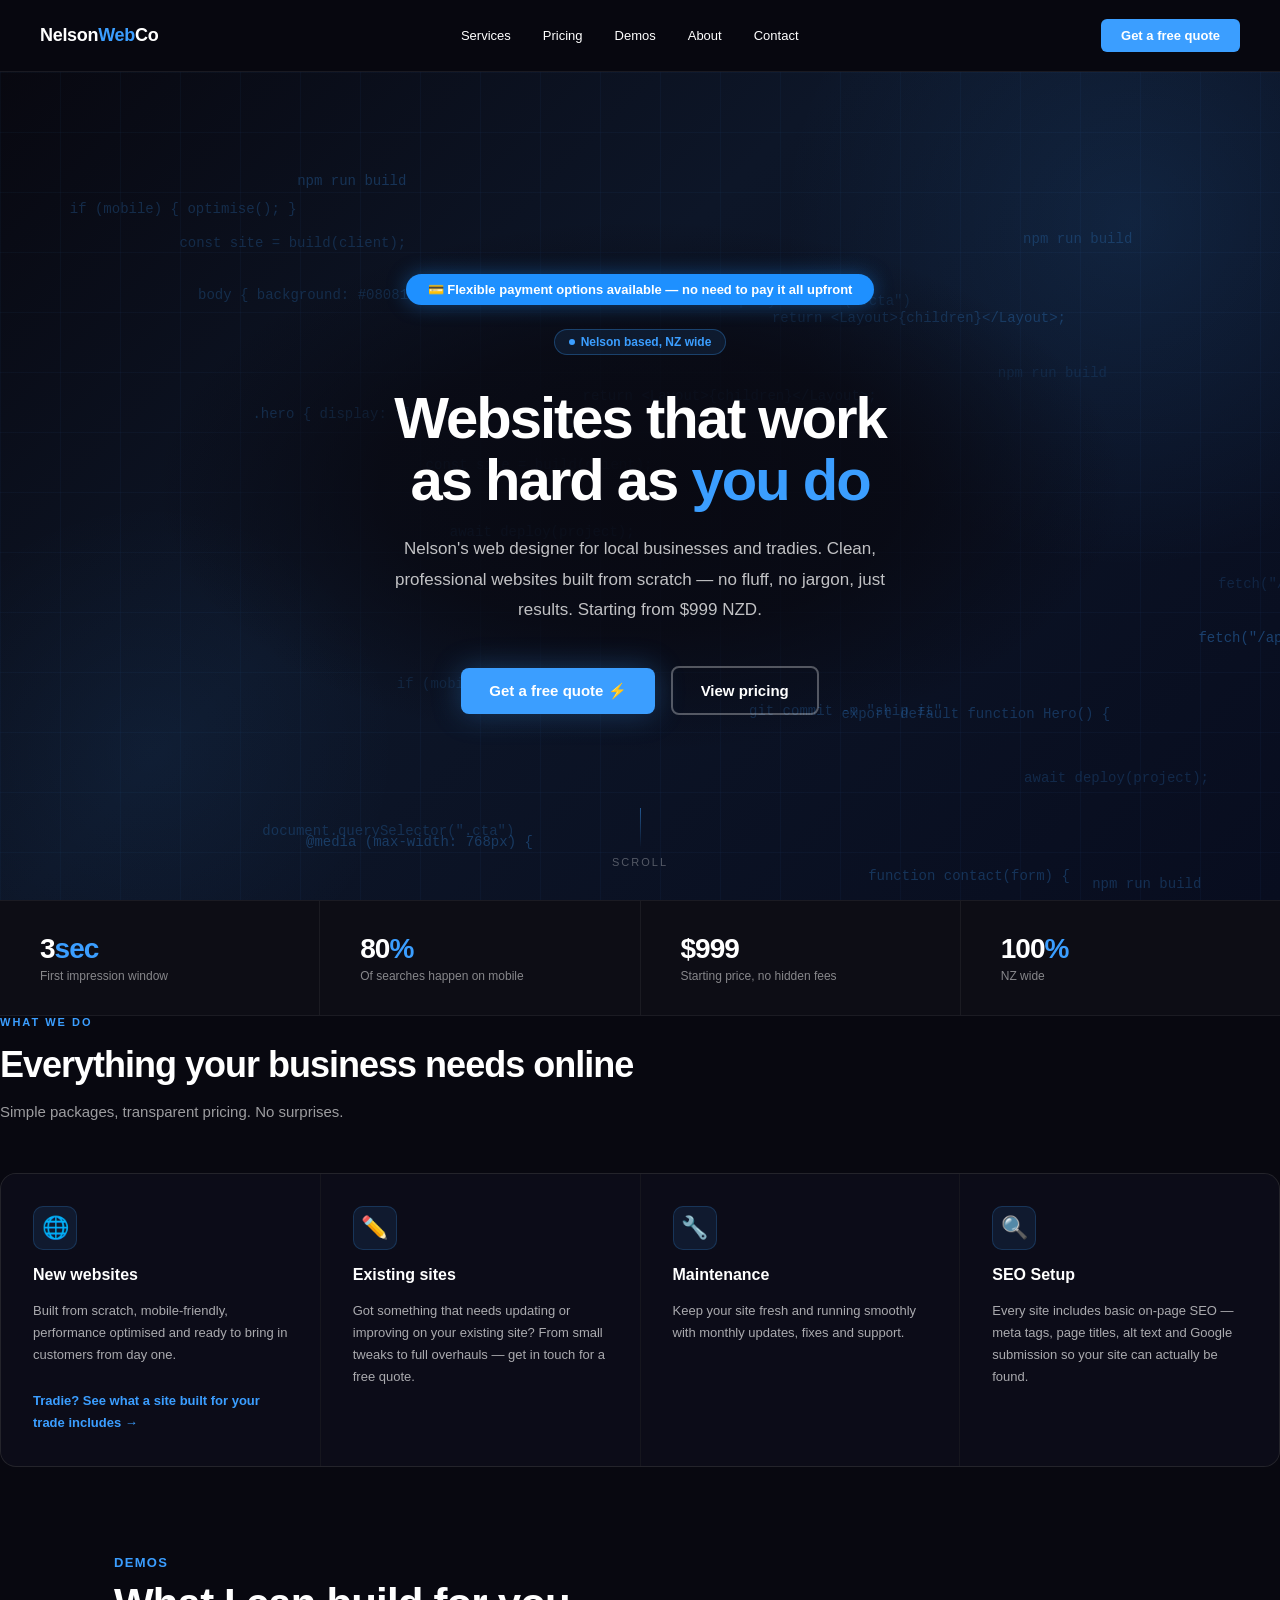
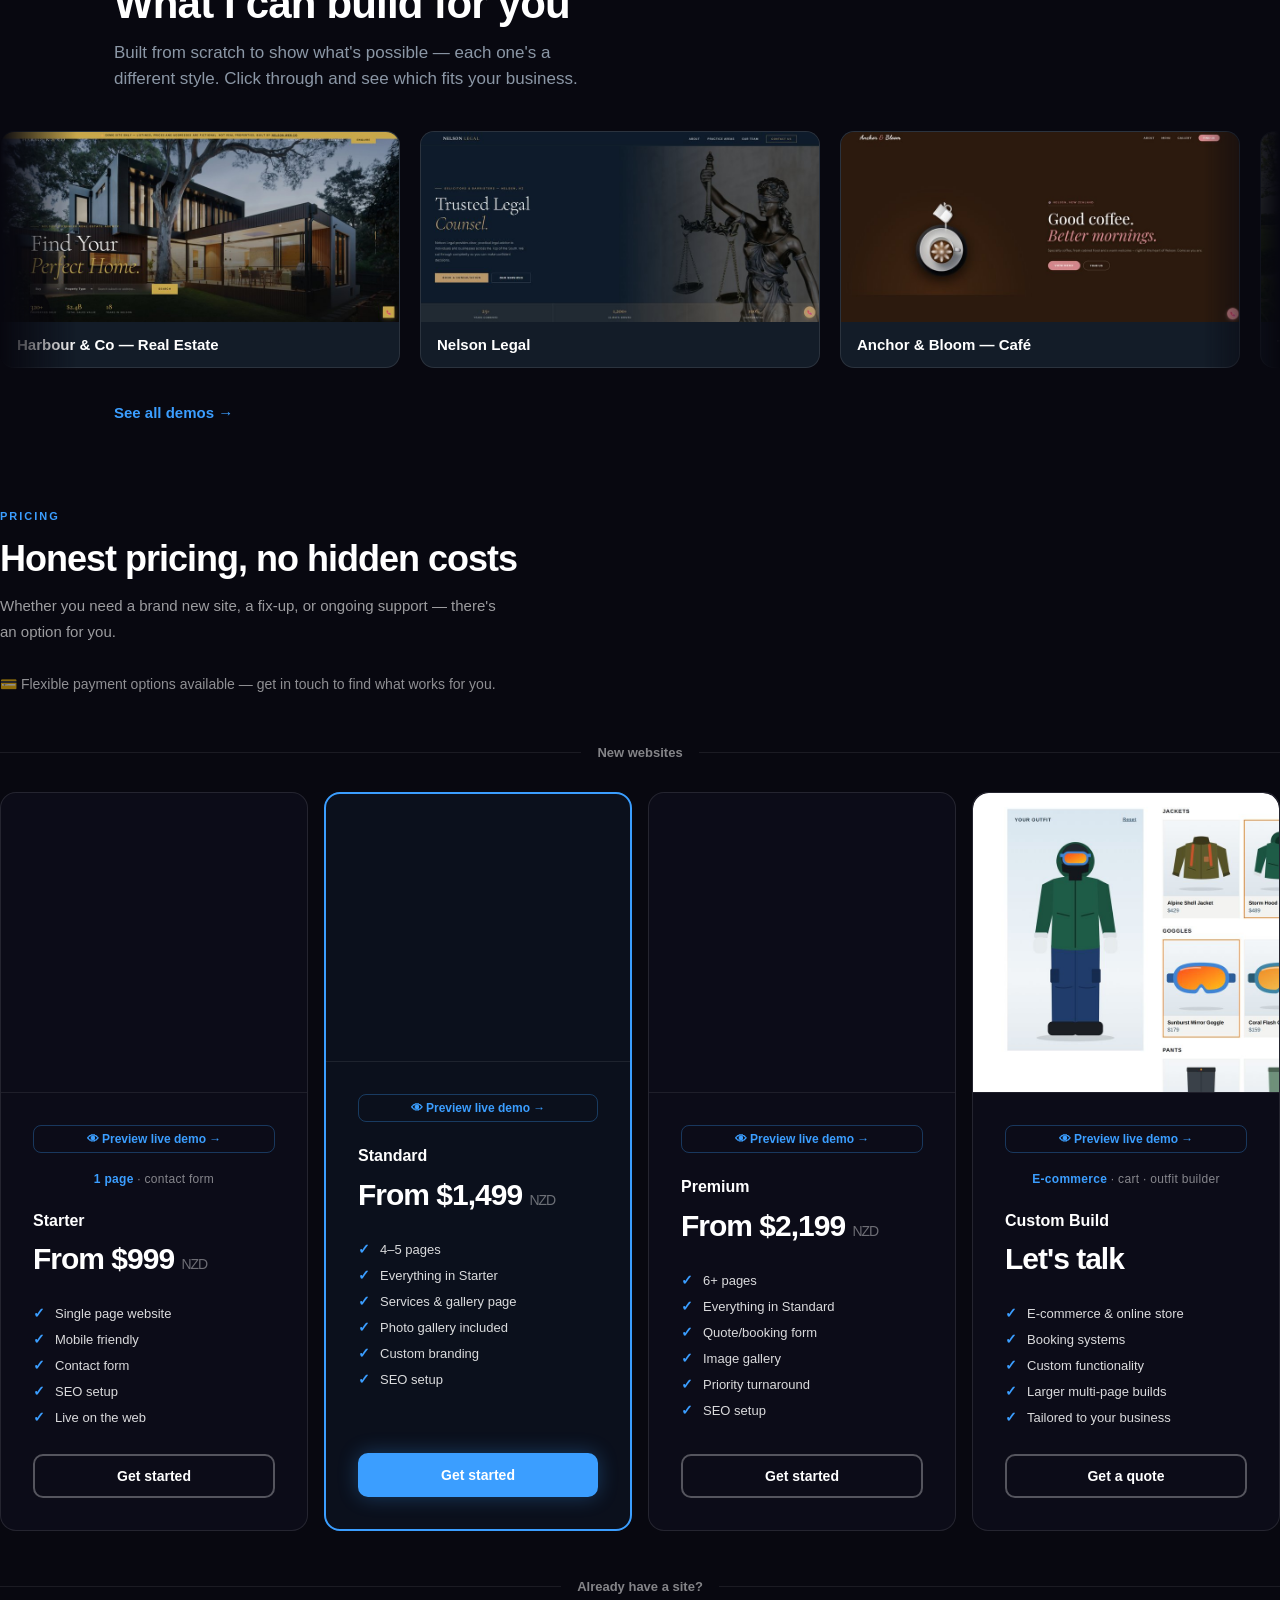
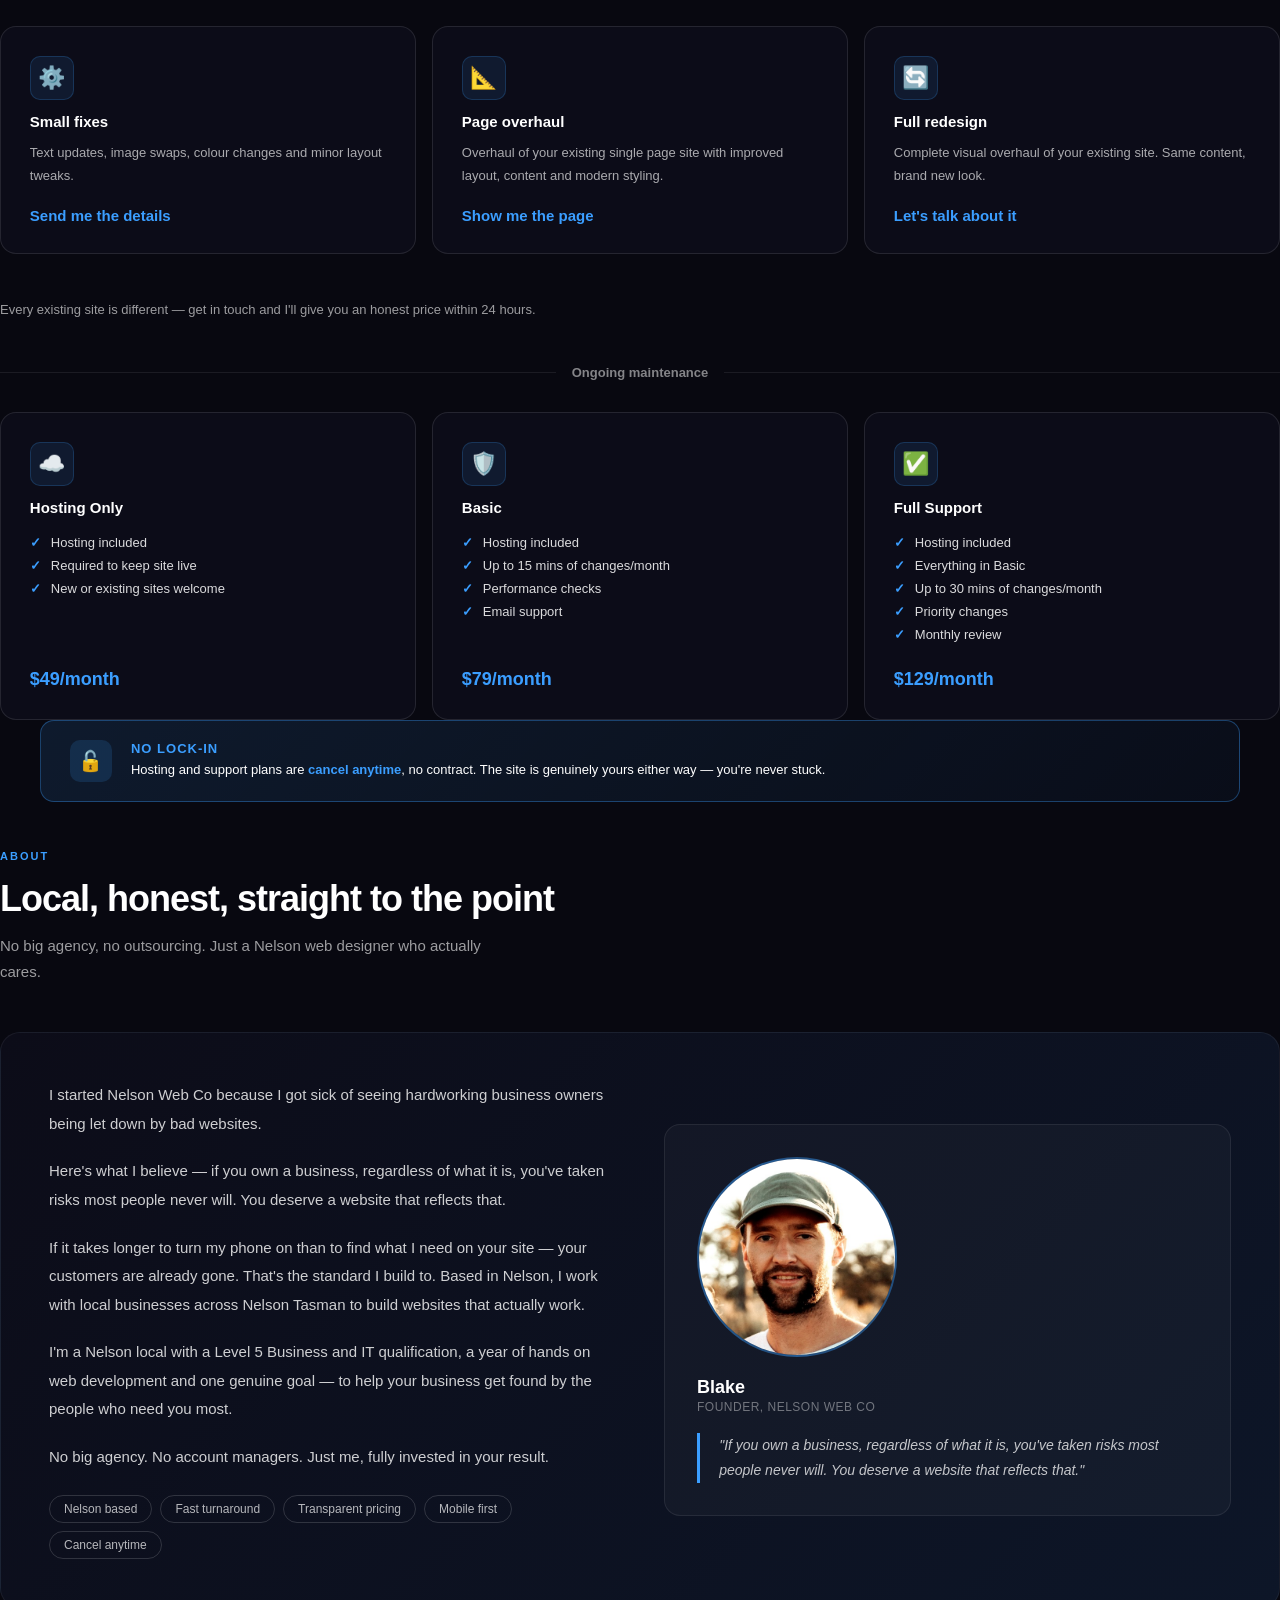
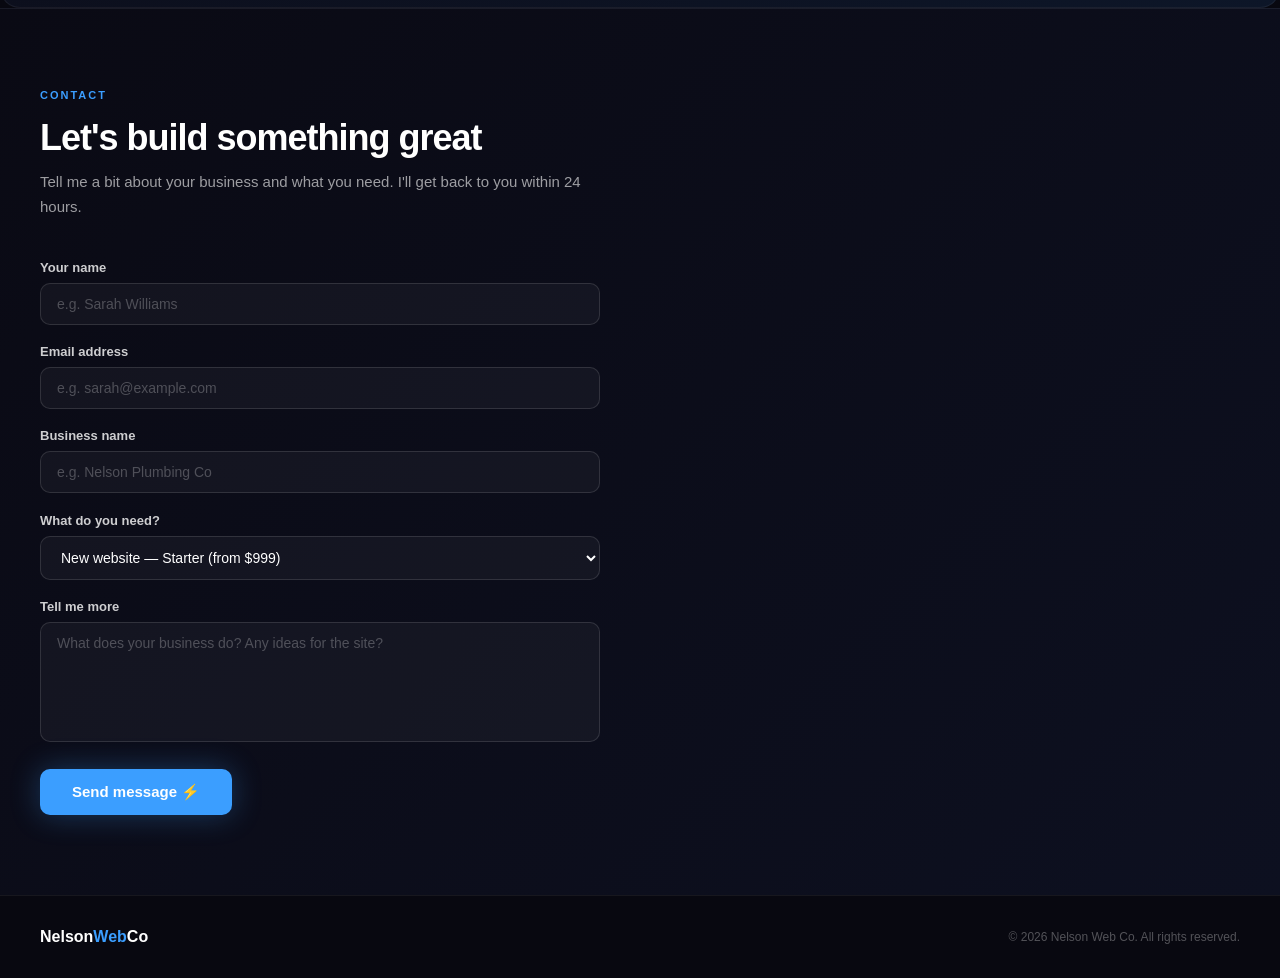
==== commit 18174717: "Add files via upload" ====
--- a/index.html
+++ b/index.html
@@ -106,6 +106,7 @@
   .pricing-btn { margin-top: auto; background: transparent; border: 2px solid rgba(255,255,255,0.3); color: #fff; padding: 12px; border-radius: 10px; font-size: 14px; font-weight: 700; cursor: pointer; text-align: center; transition: all 0.2s; }
   .pricing-preview { width: calc(100% + 4rem); margin-left: -2rem; margin-top: -2rem; height: 300px; overflow: hidden; position: relative; border-bottom: 1px solid rgba(255,255,255,0.08); margin-bottom: 1.2rem; border-radius: 16px 16px 0 0; }
   .pricing-preview iframe { width: 200%; height: 200%; transform: scale(0.5); transform-origin: top left; pointer-events: none; border: none; }
+  .pricing-preview-img { width: 100%; height: 100%; object-fit: cover; object-position: center top; display: block; }
   .pricing-preview-overlay { position: absolute; inset: 0; background: transparent; cursor: pointer; }
   .pricing-demo-btn { display: block; text-align: center; font-size: 12px; color: #3b9eff; font-weight: 600; text-decoration: none; padding: 6px; border: 1px solid rgba(59,158,255,0.3); border-radius: 8px; margin-bottom: 0.8rem; transition: all 0.2s; }
   .pricing-demo-btn:hover { background: rgba(59,158,255,0.1); }
@@ -385,6 +386,7 @@
     { name: 'Anchor & Bloom — Café',      url: 'demos.html', shot: 'images/work/anchor-and-bloom.jpg' },
     { name: 'The Garden Crew',            url: 'demos.html', shot: 'images/work/garden-crew.jpg' },
     { name: 'Procoat NZ — Plastering',    url: 'demos.html', shot: 'images/work/procoat-nz.jpg' },
+    { name: 'Southern Line — Ecommerce',  url: 'demos.html', shot: 'images/work/southern-line.jpg' },
   ];
   var SECONDS_PER_CARD = 6;
   // ------------------------
@@ -495,7 +497,12 @@
       <div class="pricing-btn" onclick="document.getElementById('contact').scrollIntoView({behavior:'smooth'})">Get started</div>
     </div>
     <div class="pricing-card">
-      <div style="width:44px;height:44px;background:rgba(59,158,255,0.1);border-radius:10px;display:flex;align-items:center;justify-content:center;font-size:22px;border:1px solid rgba(59,158,255,0.2);margin-bottom:0.8rem;">🛠️</div>
+      <div class="pricing-preview from-bottom">
+        <img src="images/work/southern-line-preview.jpg" alt="Southern Line e-commerce demo, outfit builder" class="pricing-preview-img" loading="lazy">
+        <a href="https://southern-line-site-ecommerce.vercel.app/" target="_blank" class="pricing-preview-overlay"></a>
+      </div>
+      <a href="https://southern-line-site-ecommerce.vercel.app/" target="_blank" class="pricing-demo-btn">👁 Preview live demo →</a>
+      <span class="tier-diff"><strong>E-commerce</strong> · cart · outfit builder</span>
       <h3>Custom Build</h3>
       <div class="pricing-amount">Let's talk <small></small></div>
       <ul class="pricing-features">
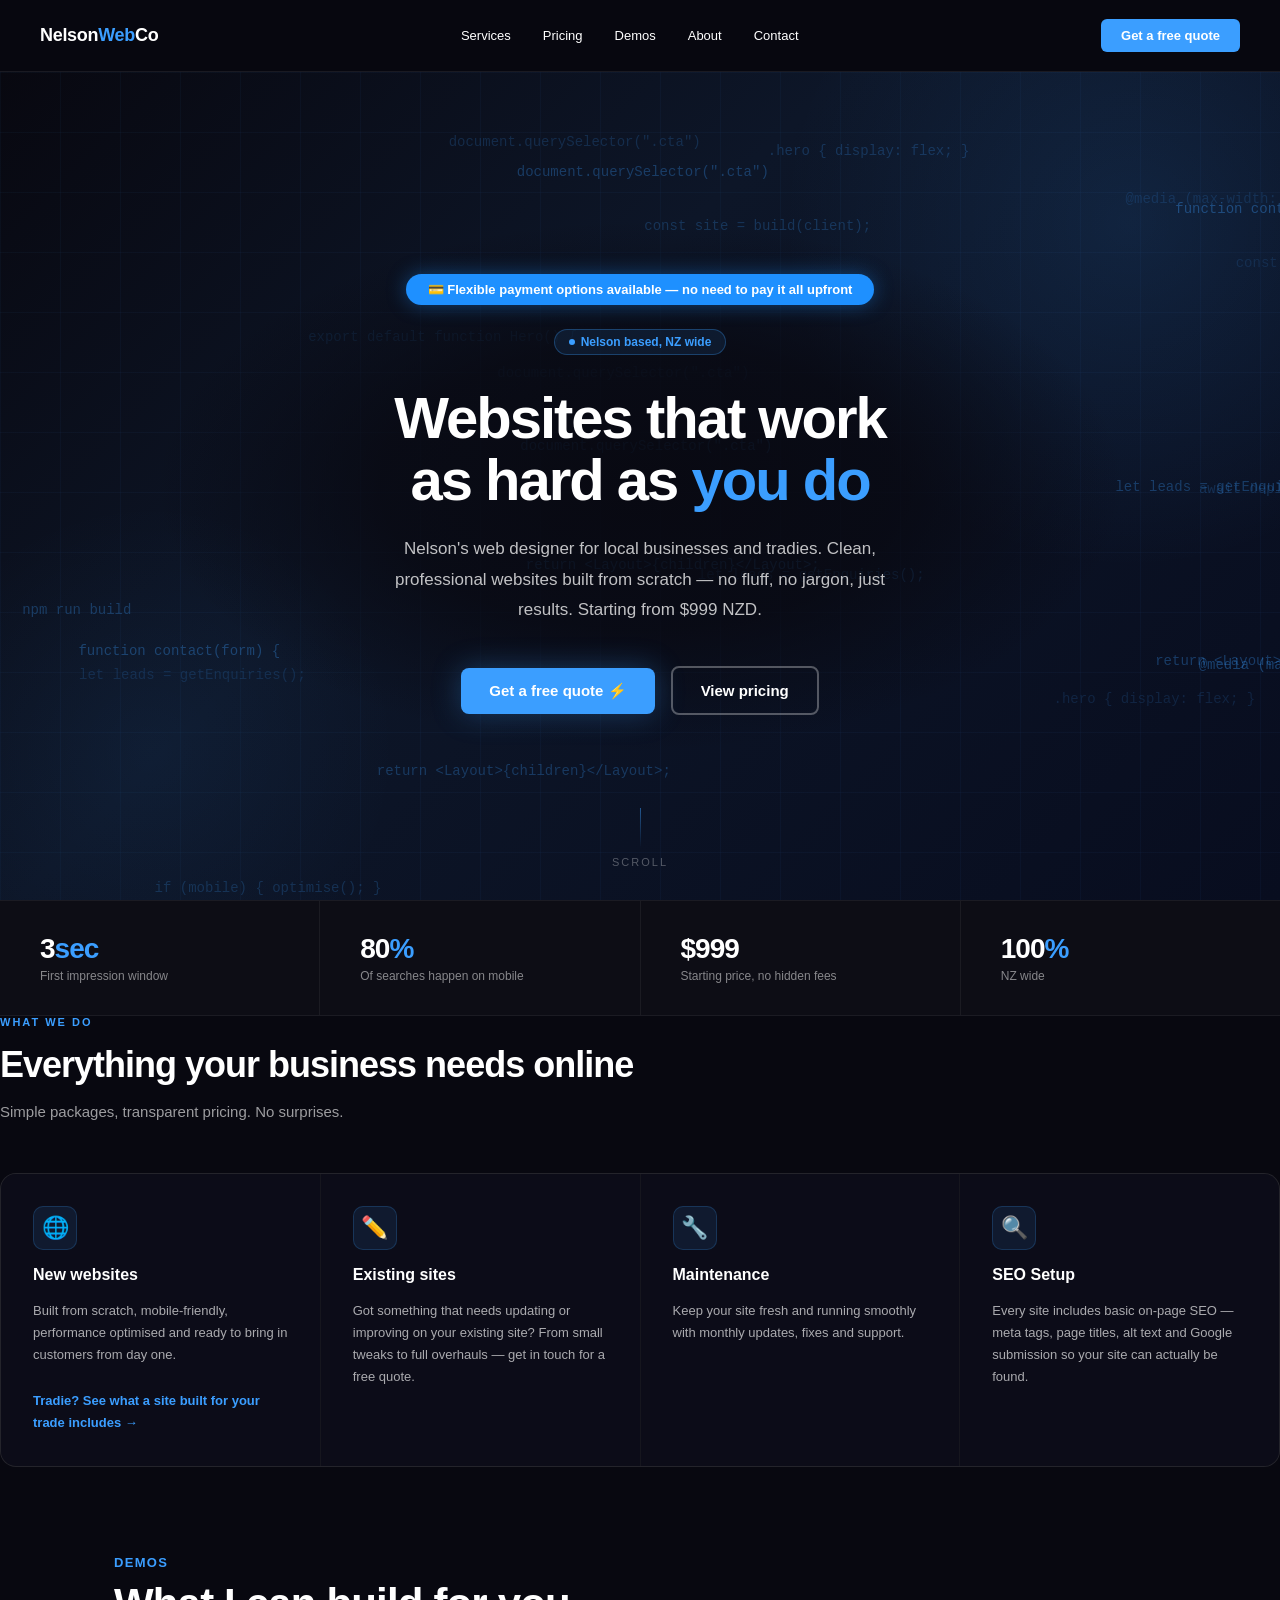
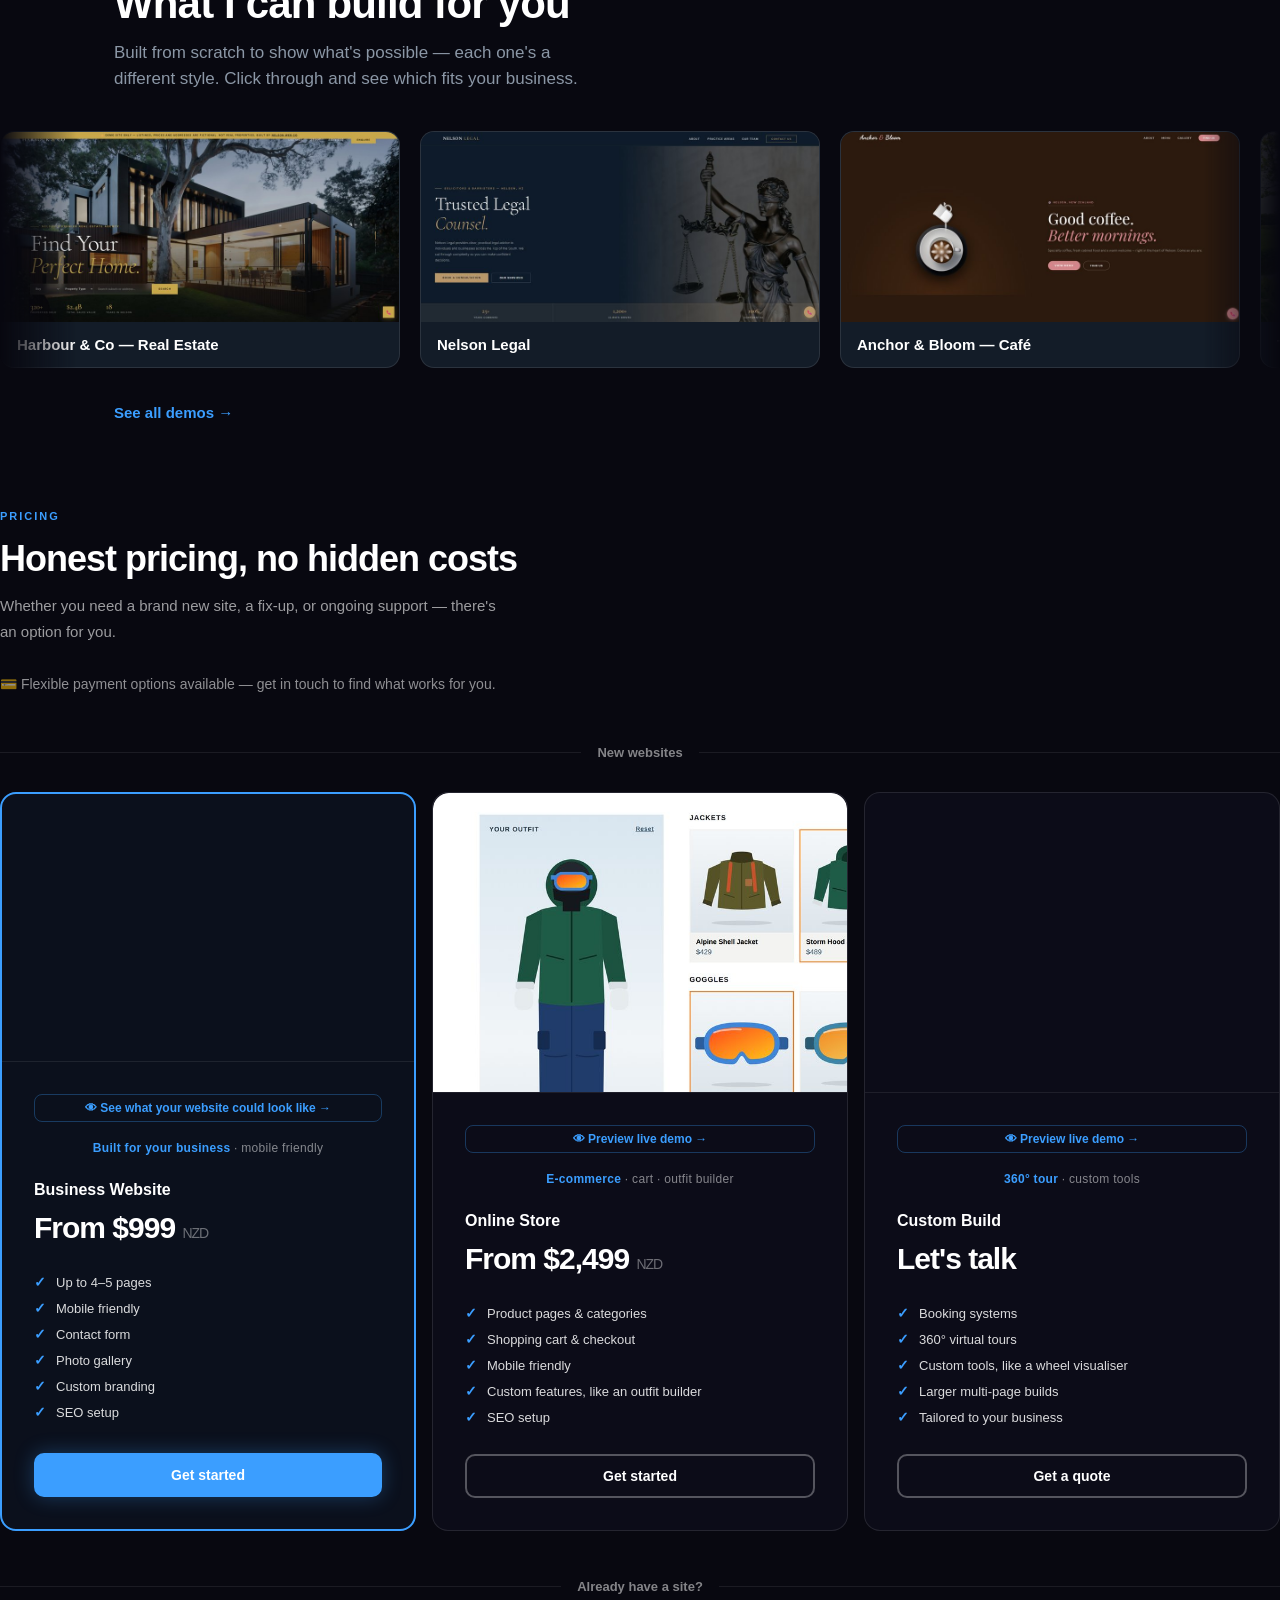
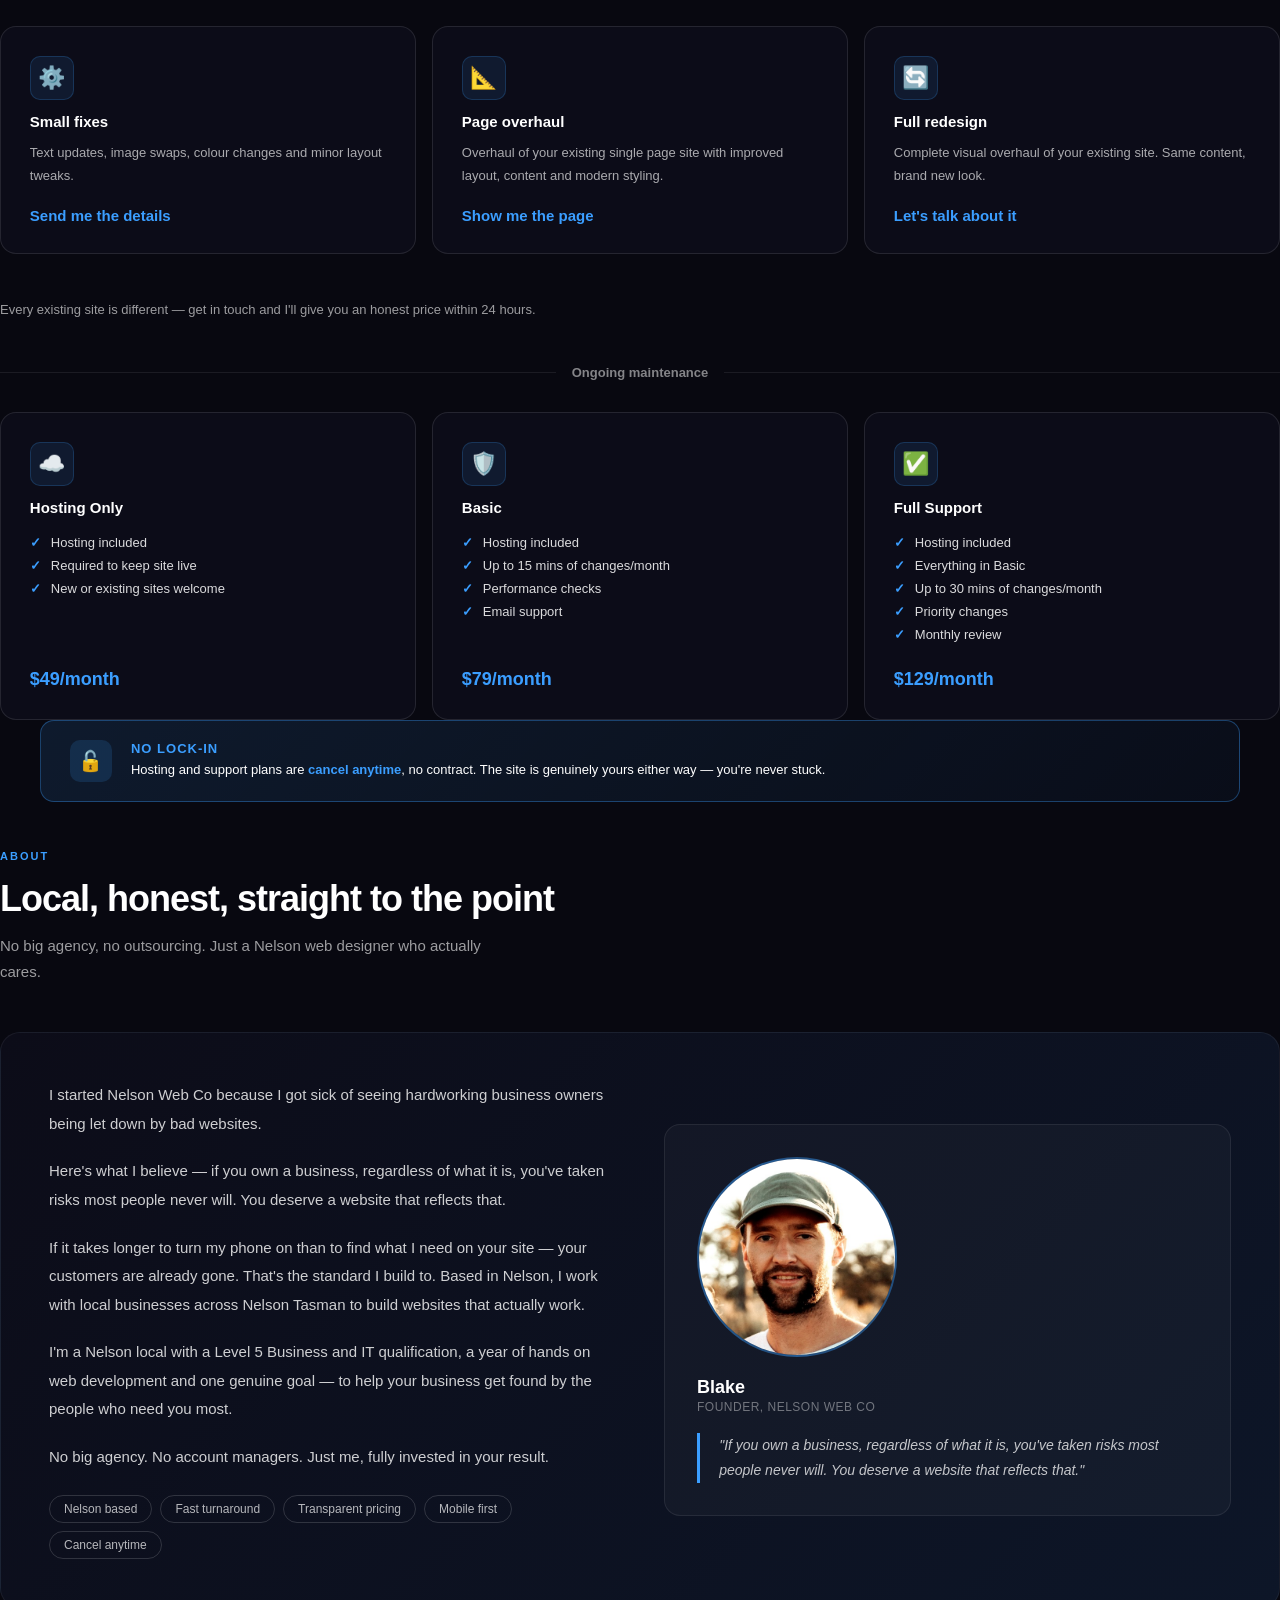
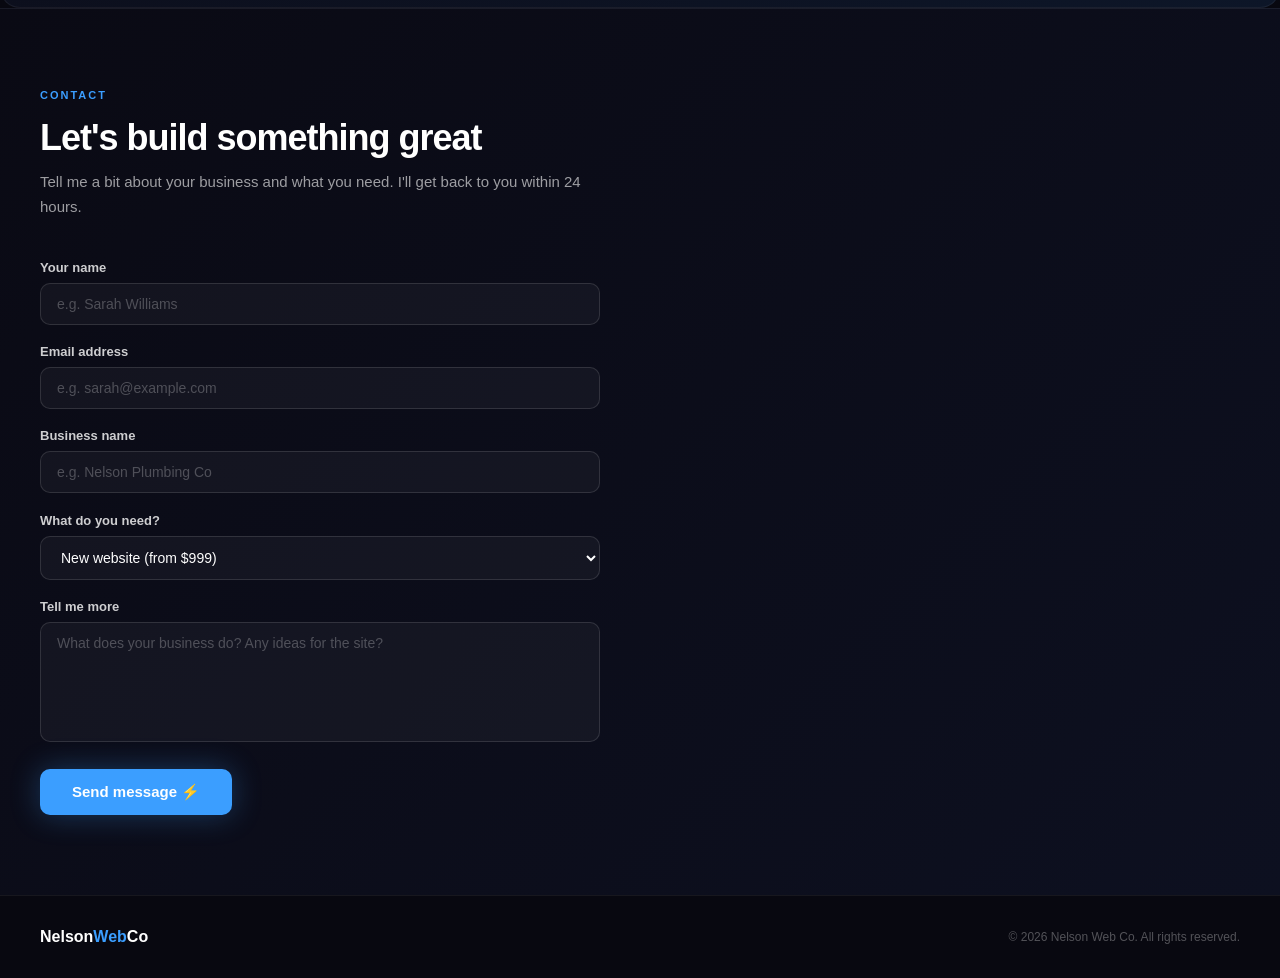
==== commit 172d1ffd: "Add files via upload New pricing cards" ====
--- a/index.html
+++ b/index.html
@@ -92,7 +92,7 @@
   .service-price { font-size: 14px; color: #3b9eff; font-weight: 700; margin-top: auto; padding-top: 0.5rem; }
 
   /* PRICING */
-  .pricing-grid { display: grid; grid-template-columns: repeat(4, 1fr); gap: 16px; margin-bottom: 3rem; }
+  .pricing-grid { display: grid; grid-template-columns: repeat(3, 1fr); gap: 16px; margin-bottom: 3rem; }
   .pricing-card { background: #0c0c18; border: 1px solid rgba(255,255,255,0.1); border-radius: 16px; padding: 2rem; display: flex; flex-direction: column; gap: 0.8rem; transition: all 0.2s; overflow: hidden; }
   .pricing-card:hover { border-color: rgba(255,255,255,0.25); transform: translateY(-2px); }
   .pricing-card.featured { border: 2px solid #3b9eff; background: rgba(59,158,255,0.05); position: relative; padding-top: 0; overflow: hidden; }
@@ -441,74 +441,57 @@
 
   <div class="divider-label from-bottom"><div class="divider-line"></div><span>New websites</span><div class="divider-line"></div></div>
   <div class="pricing-grid">
-    <div class="pricing-card from-bottom delay-1">
+    <div class="pricing-card featured from-bottom delay-1">
       <div class="pricing-preview from-bottom">
-        <iframe src="https://south-build-starter.vercel.app" scrolling="no" loading="lazy"></iframe>
-        <a href="https://south-build-starter.vercel.app" target="_blank" class="pricing-preview-overlay"></a>
+        <iframe src="https://south-build-premium.vercel.app" scrolling="no" loading="lazy"></iframe>
+        <a href="https://south-build-premium.vercel.app" target="_blank" class="pricing-preview-overlay"></a>
+        <div class="pricing-badge" style="position:absolute;top:12px;left:12px;z-index:2;">Most popular</div>
       </div>
-      <a href="https://south-build-starter.vercel.app" target="_blank" class="pricing-demo-btn">👁 Preview live demo →</a>
-      <span class="tier-diff"><strong>1 page</strong> · contact form</span>
-      <h3>Starter</h3>
+      <a href="demos.html" class="pricing-demo-btn">👁 See what your website could look like →</a>
+      <span class="tier-diff"><strong>Built for your business</strong> · mobile friendly</span>
+      <h3>Business Website</h3>
       <div class="pricing-amount">From $999 <small>NZD</small></div>
       <ul class="pricing-features">
-        <li>Single page website</li>
+        <li>Up to 4–5 pages</li>
         <li>Mobile friendly</li>
         <li>Contact form</li>
-        <li>SEO setup</li>
-        <li>Live on the web</li>
-      </ul>
-      <div class="pricing-btn" onclick="document.getElementById('contact').scrollIntoView({behavior:'smooth'})">Get started</div>
-    </div>
-    <div class="pricing-card featured from-bottom delay-2">
-      <div class="pricing-preview from-bottom">
-        <iframe src="https://south-build-standard.vercel.app" scrolling="no" loading="lazy"></iframe>
-        <a href="https://south-build-standard.vercel.app" target="_blank" class="pricing-preview-overlay"></a>
-        <div class="pricing-badge" style="position:absolute;top:12px;left:12px;z-index:2;">Recommended</div>
-      </div>
-      <a href="https://south-build-standard.vercel.app" target="_blank" class="pricing-demo-btn">👁 Preview live demo →</a>
-      <h3>Standard</h3>
-      <div class="pricing-amount">From $1,499 <small>NZD</small></div>
-      <ul class="pricing-features">
-        <li>4–5 pages</li>
-        <li>Everything in Starter</li>
-        <li>Services & gallery page</li>
-        <li>Photo gallery included</li>
+        <li>Photo gallery</li>
         <li>Custom branding</li>
         <li>SEO setup</li>
       </ul>
       <div class="pricing-btn featured-btn" onclick="document.getElementById('contact').scrollIntoView({behavior:'smooth'})">Get started</div>
     </div>
-    <div class="pricing-card from-bottom delay-3">
-      <div class="pricing-preview from-bottom">
-        <iframe src="https://south-build-premium.vercel.app" scrolling="no" loading="lazy"></iframe>
-        <a href="https://south-build-premium.vercel.app" target="_blank" class="pricing-preview-overlay"></a>
-      </div>
-      <a href="https://south-build-premium.vercel.app" target="_blank" class="pricing-demo-btn">👁 Preview live demo →</a>
-      <h3>Premium</h3>
-      <div class="pricing-amount">From $2,199 <small>NZD</small></div>
-      <ul class="pricing-features">
-        <li>6+ pages</li>
-        <li>Everything in Standard</li>
-        <li>Quote/booking form</li>
-        <li>Image gallery</li>
-        <li>Priority turnaround</li>
-        <li>SEO setup</li>
-      </ul>
-      <div class="pricing-btn" onclick="document.getElementById('contact').scrollIntoView({behavior:'smooth'})">Get started</div>
-    </div>
-    <div class="pricing-card">
+    <div class="pricing-card from-bottom delay-2">
       <div class="pricing-preview from-bottom">
         <img src="images/work/southern-line-preview.jpg" alt="Southern Line e-commerce demo, outfit builder" class="pricing-preview-img" loading="lazy">
         <a href="https://southern-line-site-ecommerce.vercel.app/" target="_blank" class="pricing-preview-overlay"></a>
       </div>
       <a href="https://southern-line-site-ecommerce.vercel.app/" target="_blank" class="pricing-demo-btn">👁 Preview live demo →</a>
       <span class="tier-diff"><strong>E-commerce</strong> · cart · outfit builder</span>
+      <h3>Online Store</h3>
+      <div class="pricing-amount">From $2,499 <small>NZD</small></div>
+      <ul class="pricing-features">
+        <li>Product pages & categories</li>
+        <li>Shopping cart & checkout</li>
+        <li>Mobile friendly</li>
+        <li>Custom features, like an outfit builder</li>
+        <li>SEO setup</li>
+      </ul>
+      <div class="pricing-btn" onclick="document.getElementById('contact').scrollIntoView({behavior:'smooth'})">Get started</div>
+    </div>
+    <div class="pricing-card from-bottom delay-3">
+      <div class="pricing-preview from-bottom">
+        <iframe src="https://luxury-hotel-tour-website.vercel.app/" scrolling="no" loading="lazy"></iframe>
+        <a href="https://luxury-hotel-tour-website.vercel.app/" target="_blank" class="pricing-preview-overlay"></a>
+      </div>
+      <a href="https://luxury-hotel-tour-website.vercel.app/" target="_blank" class="pricing-demo-btn">👁 Preview live demo →</a>
+      <span class="tier-diff"><strong>360° tour</strong> · custom tools</span>
       <h3>Custom Build</h3>
       <div class="pricing-amount">Let's talk <small></small></div>
       <ul class="pricing-features">
-        <li>E-commerce & online store</li>
         <li>Booking systems</li>
-        <li>Custom functionality</li>
+        <li>360° virtual tours</li>
+        <li>Custom tools, like a wheel visualiser</li>
         <li>Larger multi-page builds</li>
         <li>Tailored to your business</li>
       </ul>
@@ -630,9 +613,8 @@
       <div class="form-group"><label>Business name</label><input type="text" name="business" placeholder="e.g. Nelson Plumbing Co" /></div>
       <div class="form-group"><label>What do you need?</label>
         <select name="service">
-          <option>New website — Starter (from $999)</option>
-          <option>New website — Standard (from $1,499)</option>
-          <option>New website — Premium (from $2,199)</option>
+          <option>New website (from $999)</option>
+          <option>Online store (from $2,499)</option>
           <option>Custom / large project</option>
           <option>Redesign existing site</option>
           <option>Small fixes</option>
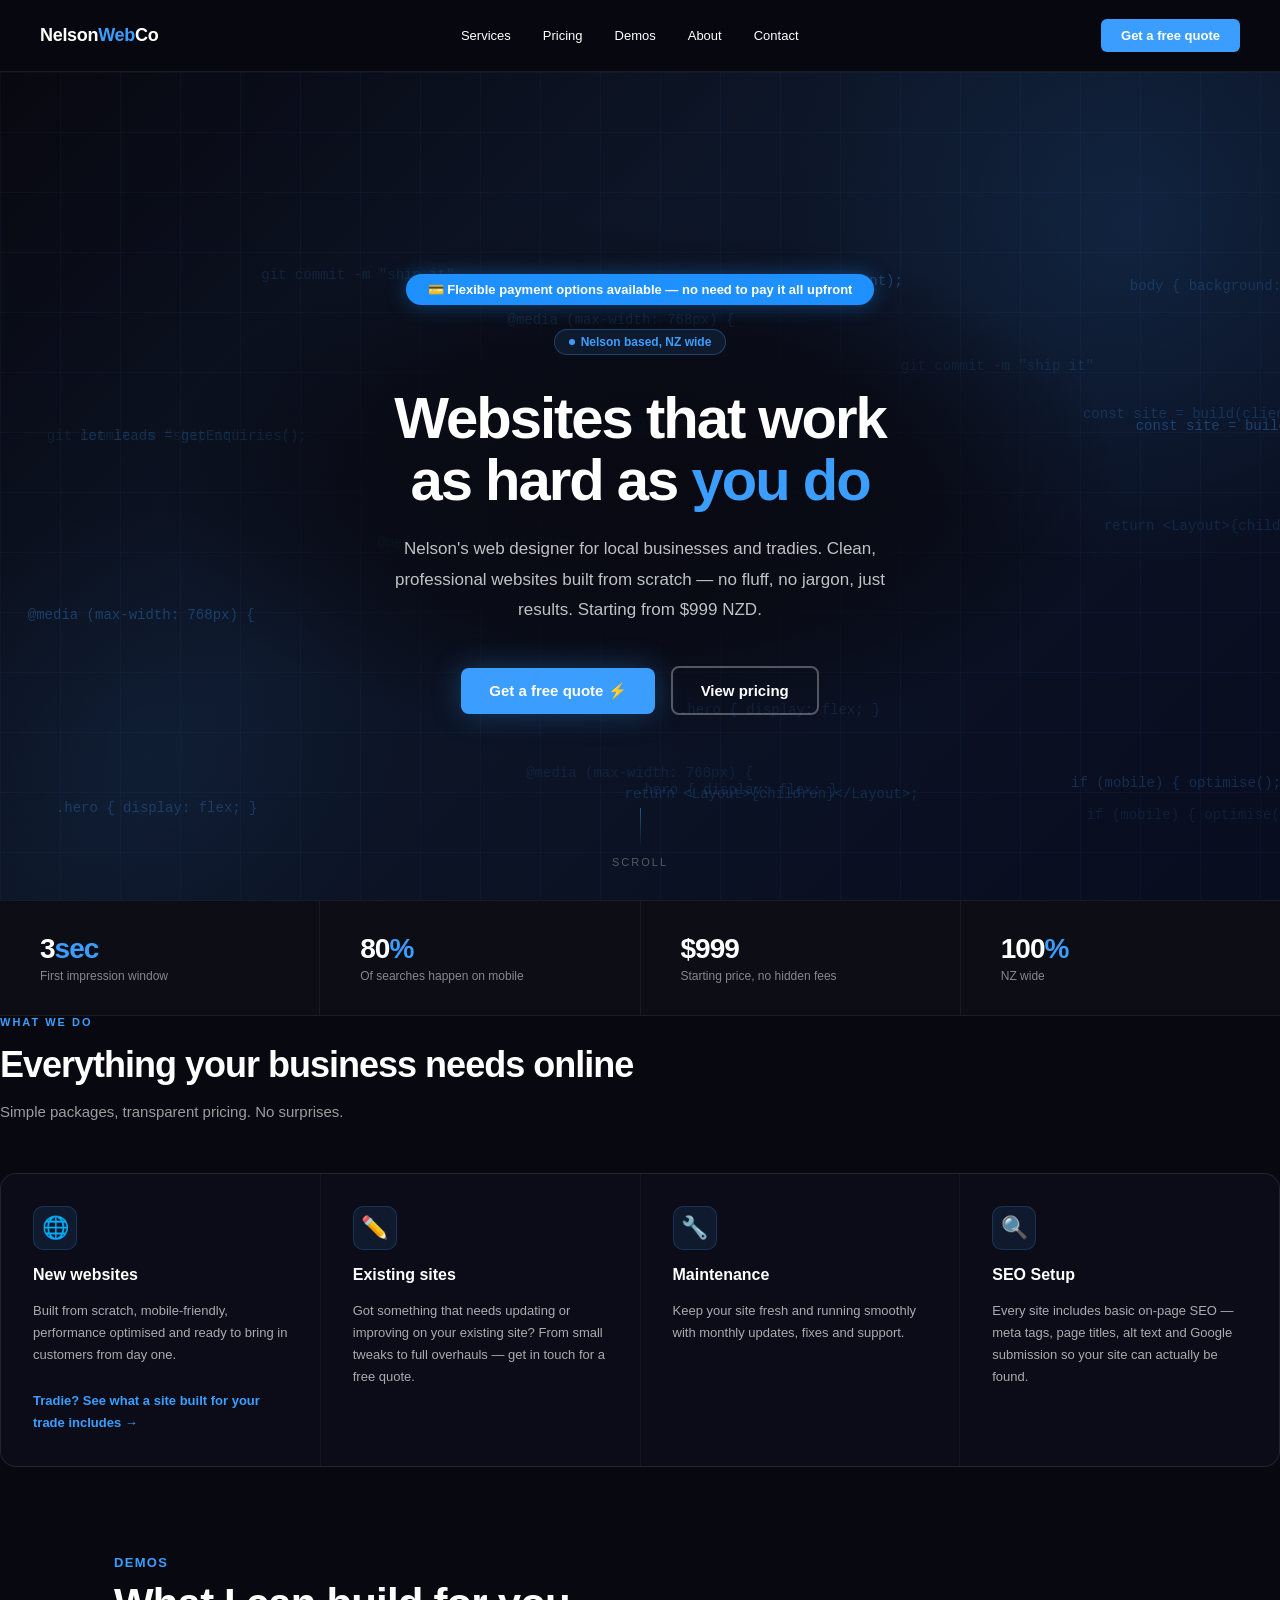
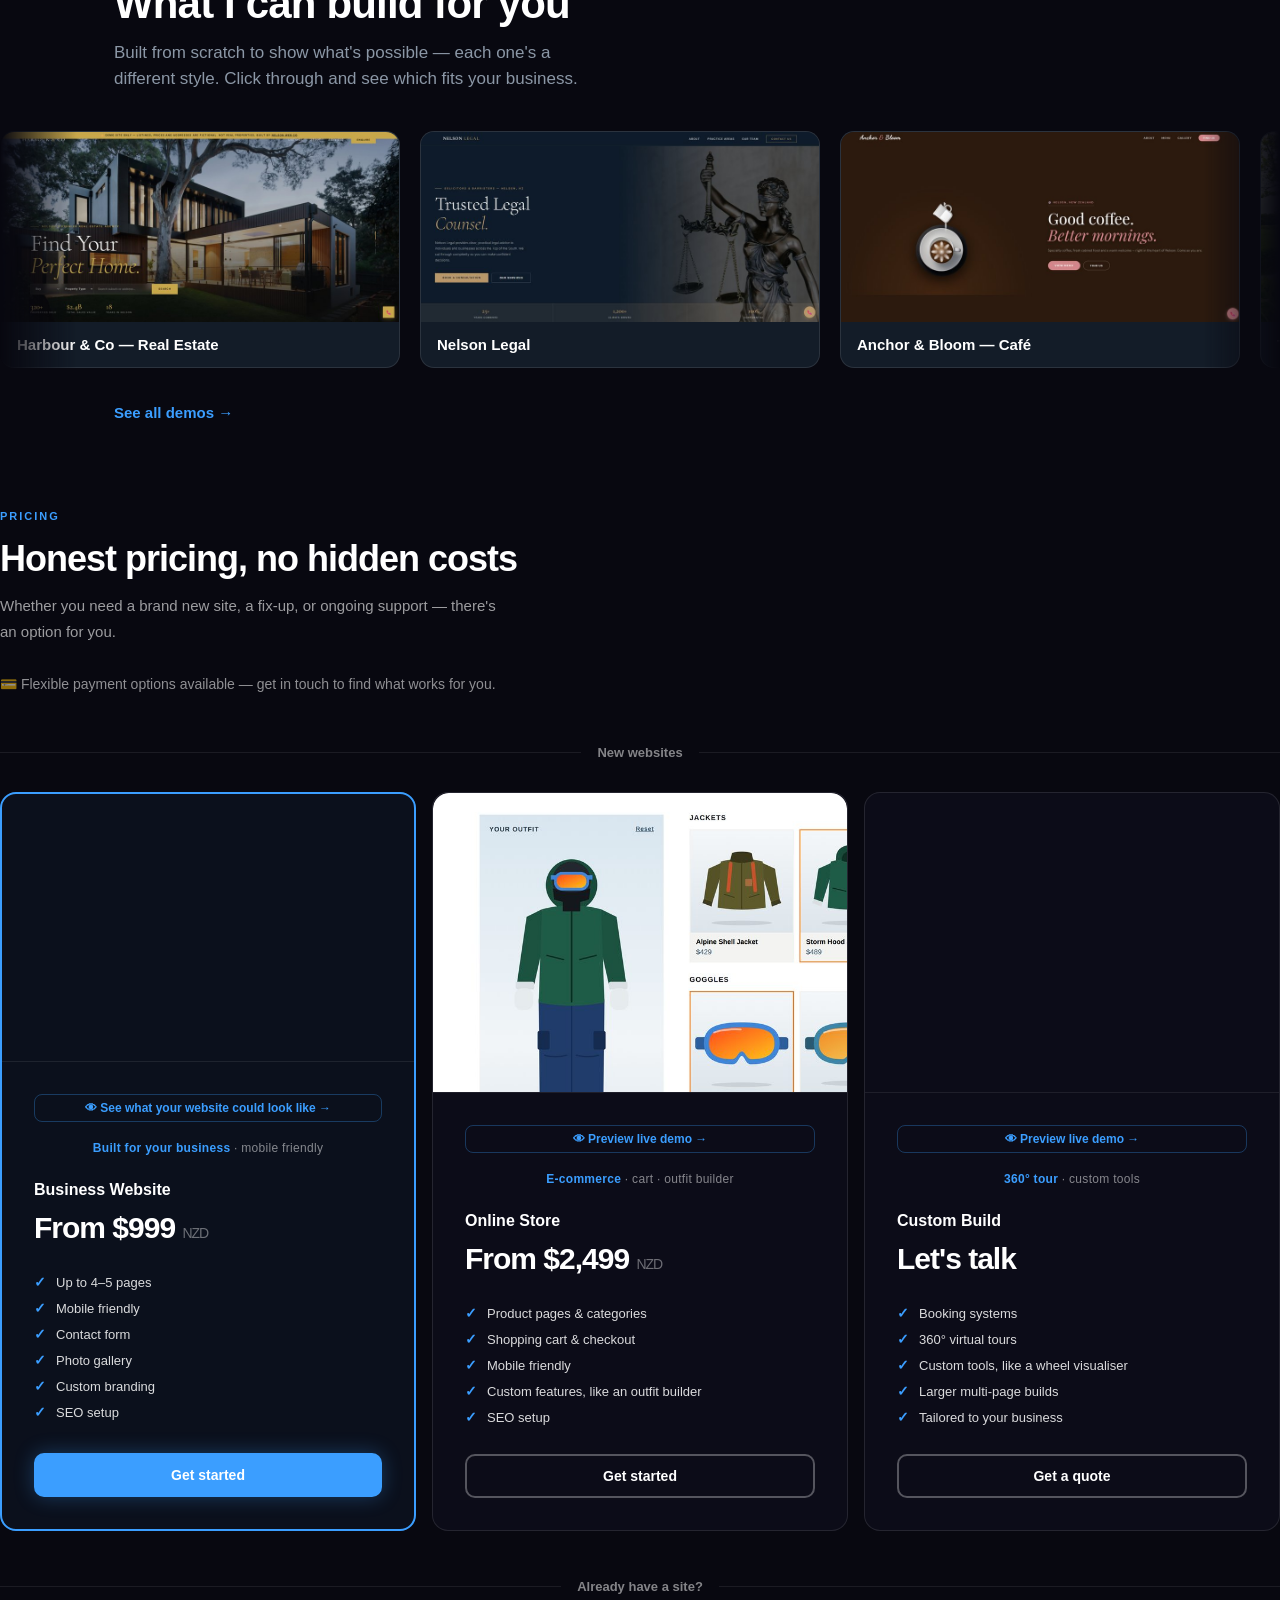
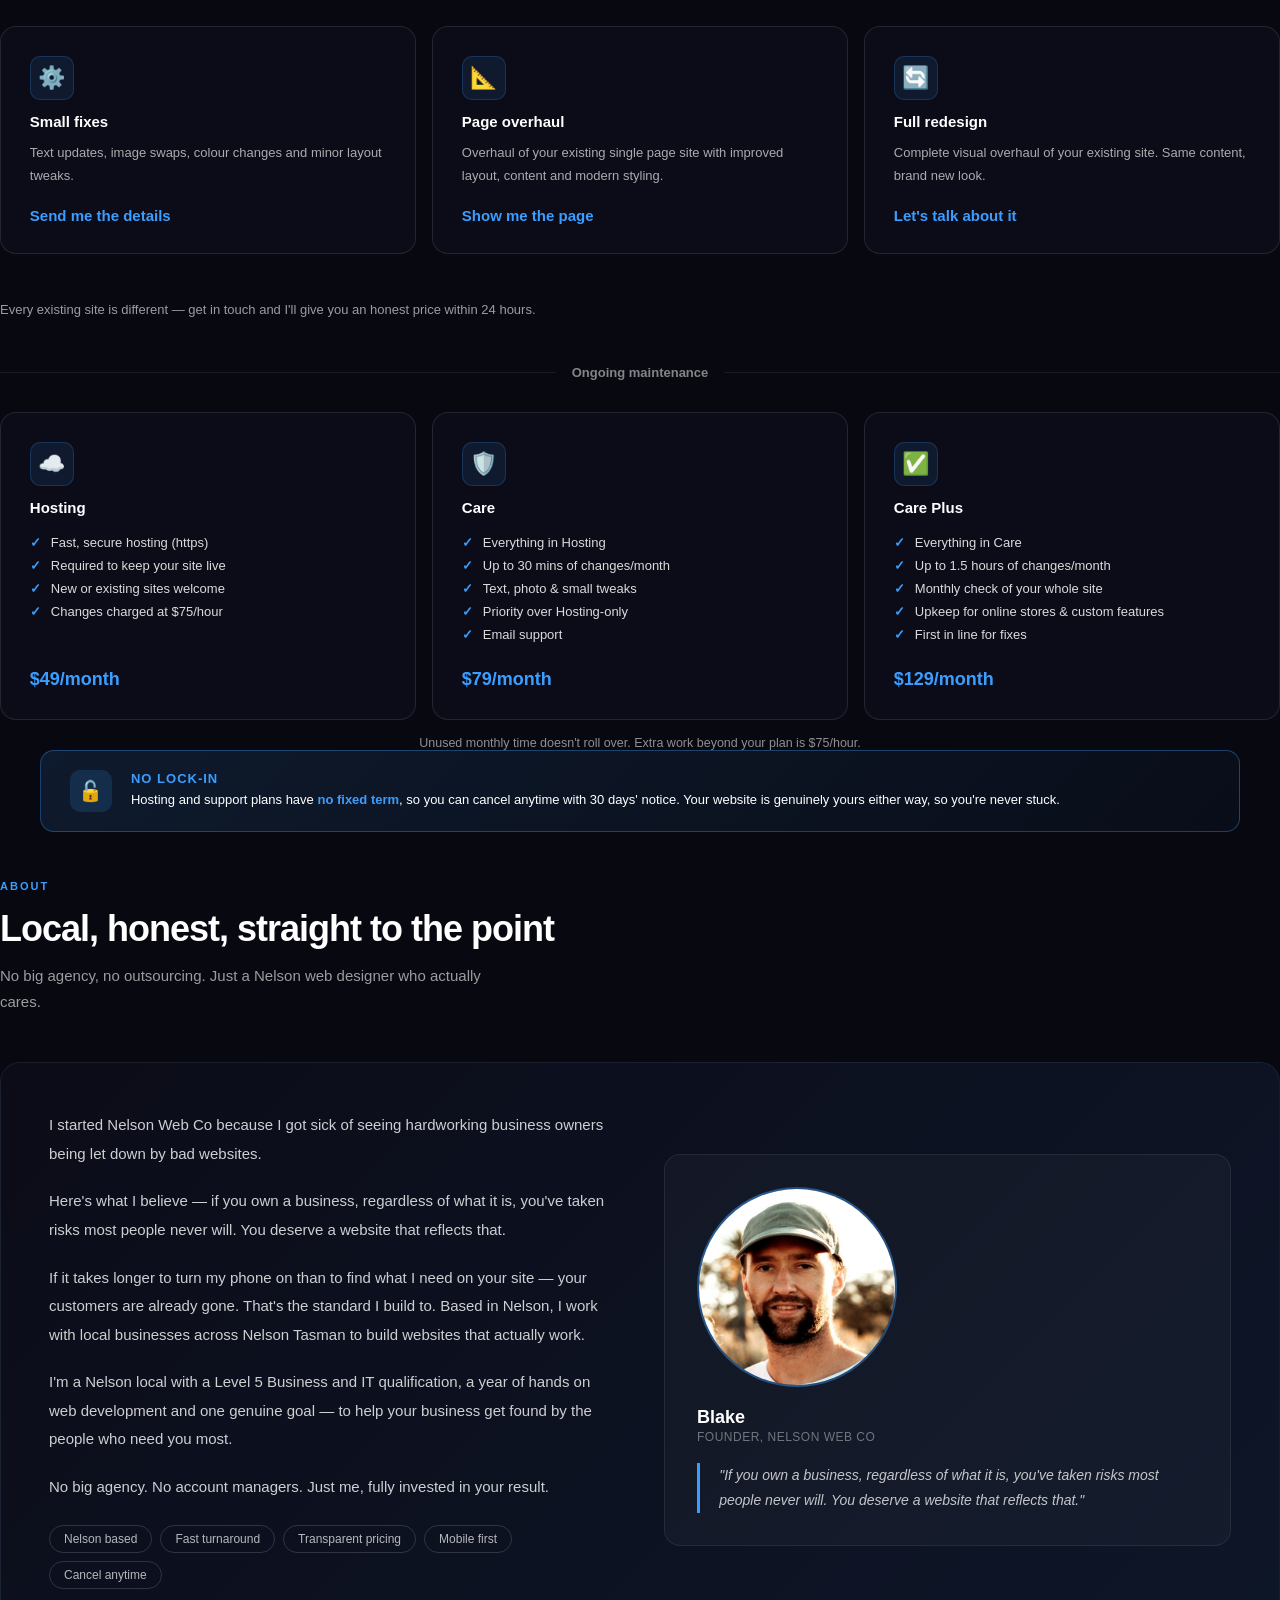
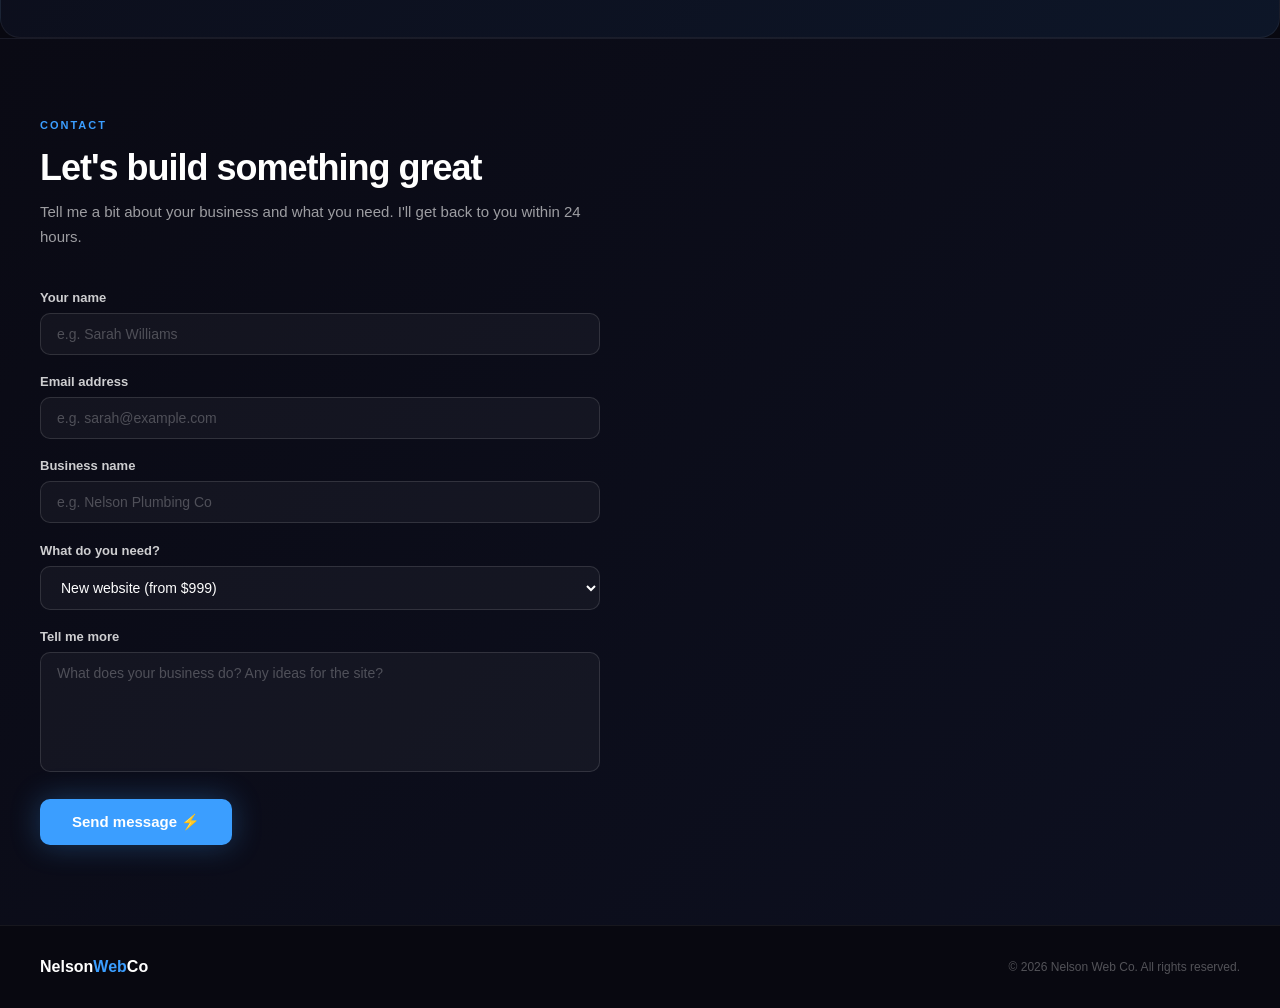
==== commit a9cb002f: "Add files via upload" ====
--- a/index.html
+++ b/index.html
@@ -526,45 +526,48 @@
   <div class="maint-grid">
     <div class="maint-card from-bottom delay-1">
       <div class="service-icon">☁️</div>
-      <h3>Hosting Only</h3>
+      <h3>Hosting</h3>
       <ul class="maint-features">
-        <li>Hosting included</li>
-        <li>Required to keep site live</li>
+        <li>Fast, secure hosting (https)</li>
+        <li>Required to keep your site live</li>
         <li>New or existing sites welcome</li>
+        <li>Changes charged at $75/hour</li>
       </ul>
       <div class="maint-price" style="cursor:pointer;" onclick="document.getElementById('contact').scrollIntoView({behavior:'smooth'})">$49/month</div>
     </div>
     <div class="maint-card">
       <div class="service-icon">🛡️</div>
-      <h3>Basic</h3>
+      <h3>Care</h3>
       <ul class="maint-features">
-        <li>Hosting included</li>
-        <li>Up to 15 mins of changes/month</li>
-        <li>Performance checks</li>
+        <li>Everything in Hosting</li>
+        <li>Up to 30 mins of changes/month</li>
+        <li>Text, photo &amp; small tweaks</li>
+        <li>Priority over Hosting-only</li>
         <li>Email support</li>
       </ul>
       <div class="maint-price" style="cursor:pointer;" onclick="document.getElementById('contact').scrollIntoView({behavior:'smooth'})">$79/month</div>
     </div>
     <div class="maint-card from-bottom delay-2">
       <div class="service-icon">✅</div>
-      <h3>Full Support</h3>
+      <h3>Care Plus</h3>
       <ul class="maint-features">
-        <li>Hosting included</li>
-        <li>Everything in Basic</li>
-        <li>Up to 30 mins of changes/month</li>
-        <li>Priority changes</li>
-        <li>Monthly review</li>
+        <li>Everything in Care</li>
+        <li>Up to 1.5 hours of changes/month</li>
+        <li>Monthly check of your whole site</li>
+        <li>Upkeep for online stores &amp; custom features</li>
+        <li>First in line for fixes</li>
       </ul>
       <div class="maint-price" style="cursor:pointer;" onclick="document.getElementById('contact').scrollIntoView({behavior:'smooth'})">$129/month</div>
     </div>
   </div>
+  <p style="text-align:center;font-size:12.5px;color:rgba(255,255,255,0.55);margin-top:1rem;">Unused monthly time doesn't roll over. Extra work beyond your plan is $75/hour.</p>
 </div>
 
 <div style="margin: 0 2.5rem 3rem; background: linear-gradient(135deg, rgba(59,158,255,0.12), rgba(59,158,255,0.04)); border: 1px solid rgba(59,158,255,0.35); border-radius: 14px; padding: 1.2rem 1.8rem; display: flex; align-items: center; gap: 1.2rem;">
   <div style="width: 42px; height: 42px; background: rgba(59,158,255,0.15); border-radius: 10px; display: flex; align-items: center; justify-content: center; font-size: 20px; flex-shrink: 0;">🔓</div>
   <div>
     <div style="font-size: 13px; font-weight: 700; color: #3b9eff; margin-bottom: 4px; text-transform: uppercase; letter-spacing: 1px;">No Lock-In</div>
-    <div style="font-size: 13px; color: #fff; line-height: 1.6;">Hosting and support plans are <strong style="color: #3b9eff;">cancel anytime</strong>, no contract. The site is genuinely yours either way — you're never stuck.</div>
+    <div style="font-size: 13px; color: #fff; line-height: 1.6;">Hosting and support plans have <strong style="color: #3b9eff;">no fixed term</strong>, so you can cancel anytime with 30 days' notice. Your website is genuinely yours either way, so you're never stuck.</div>
   </div>
 </div>
 
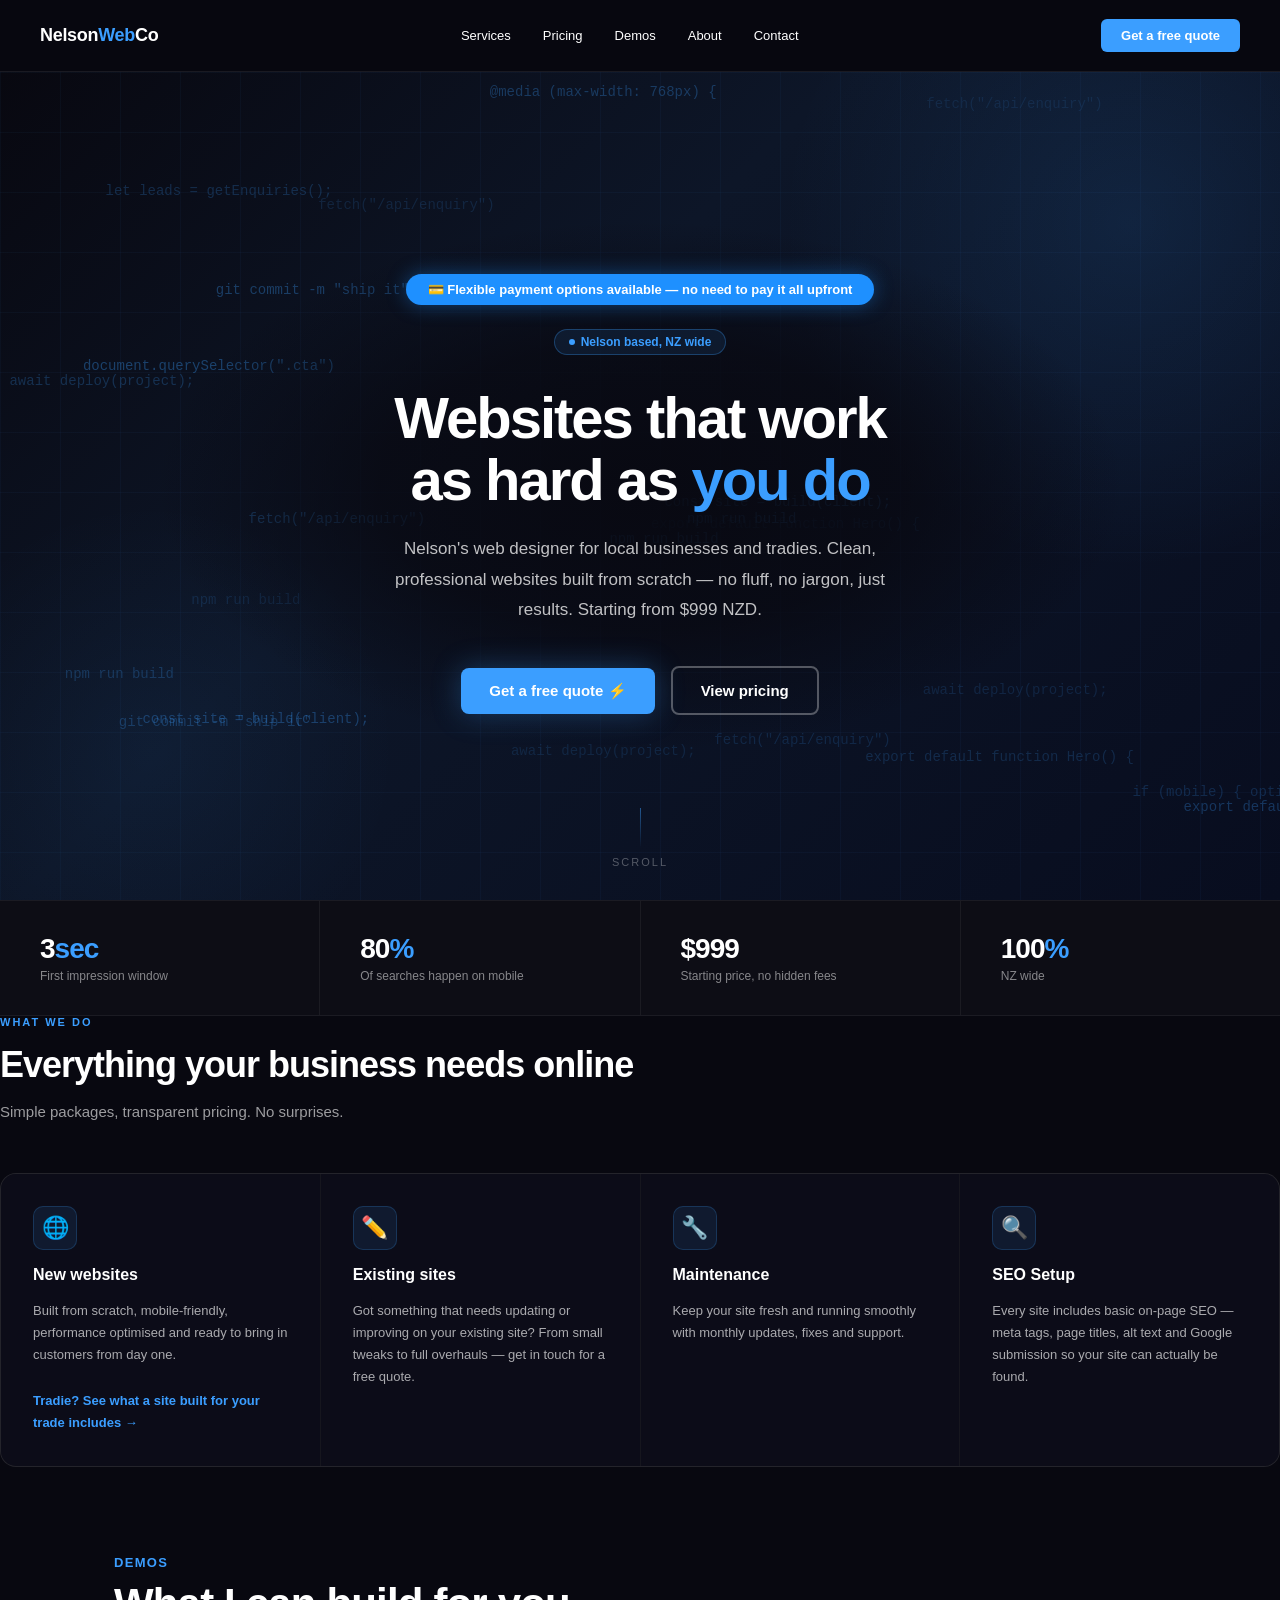
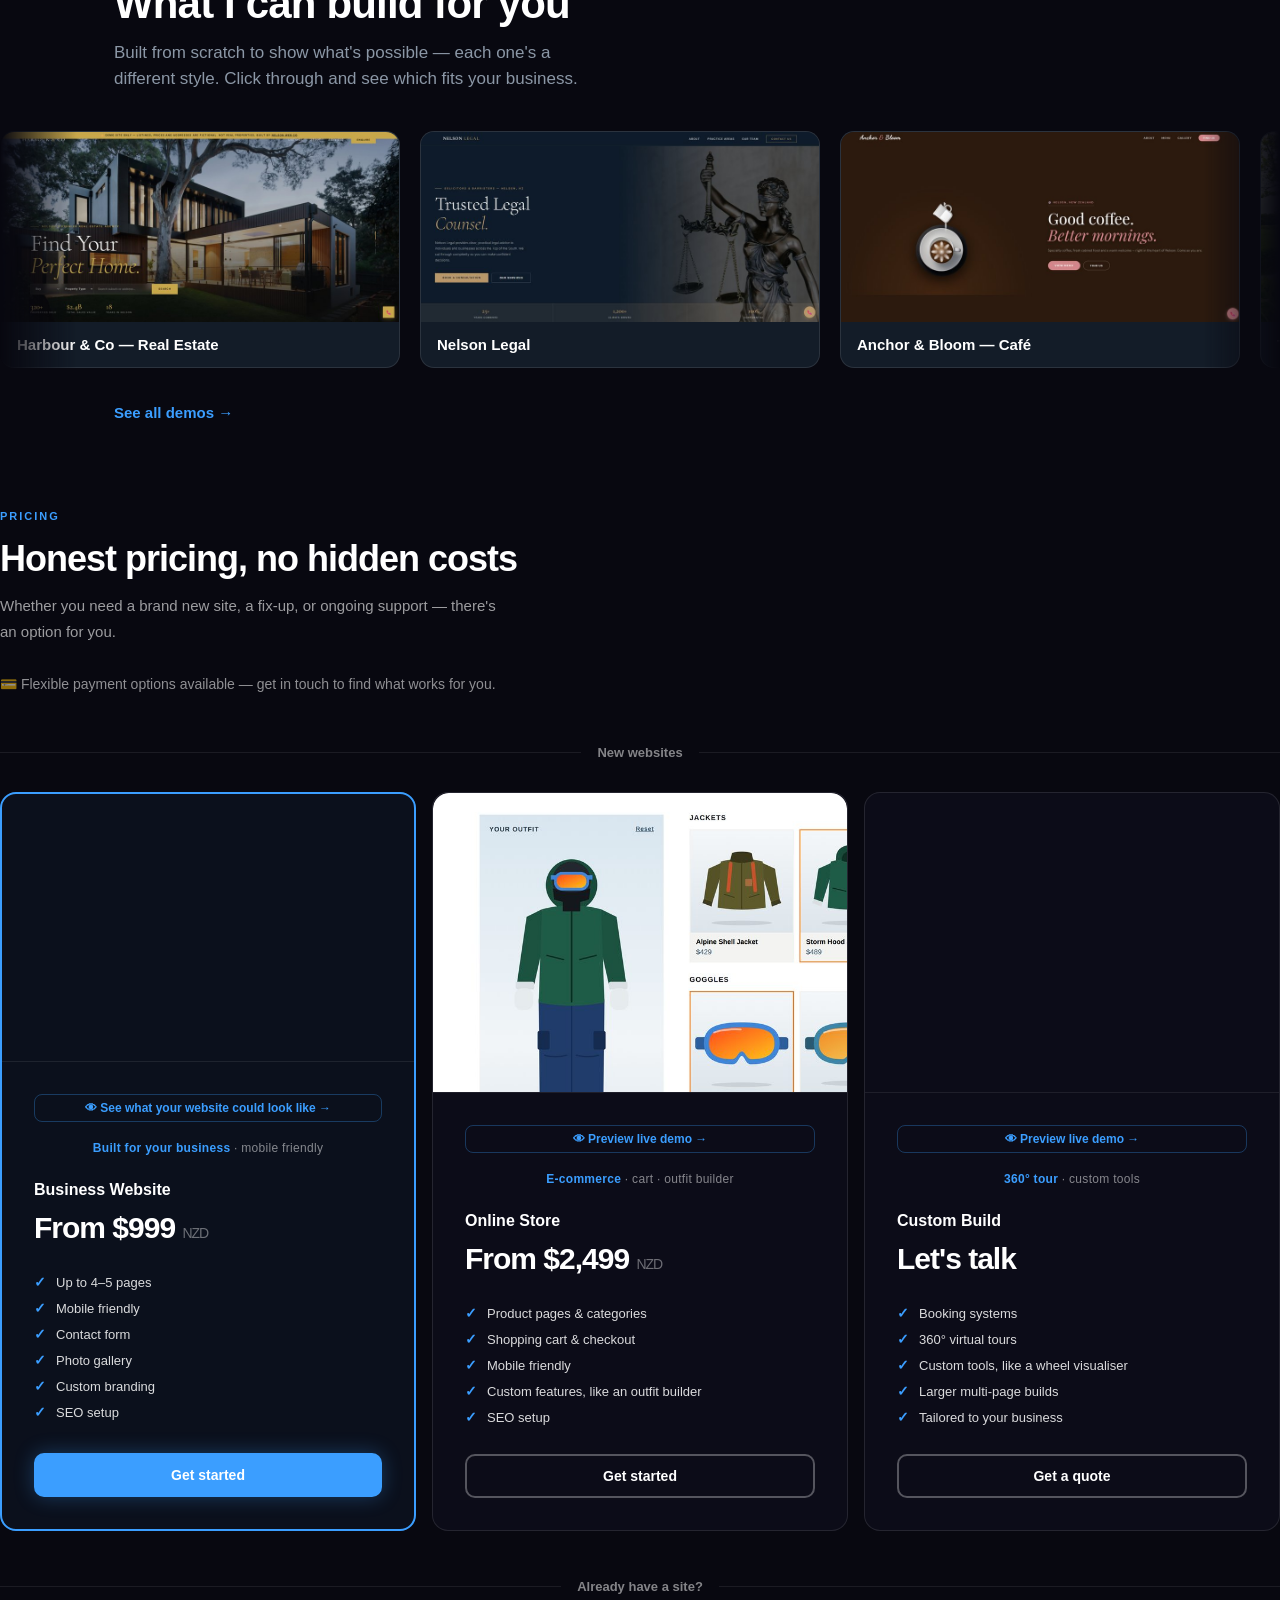
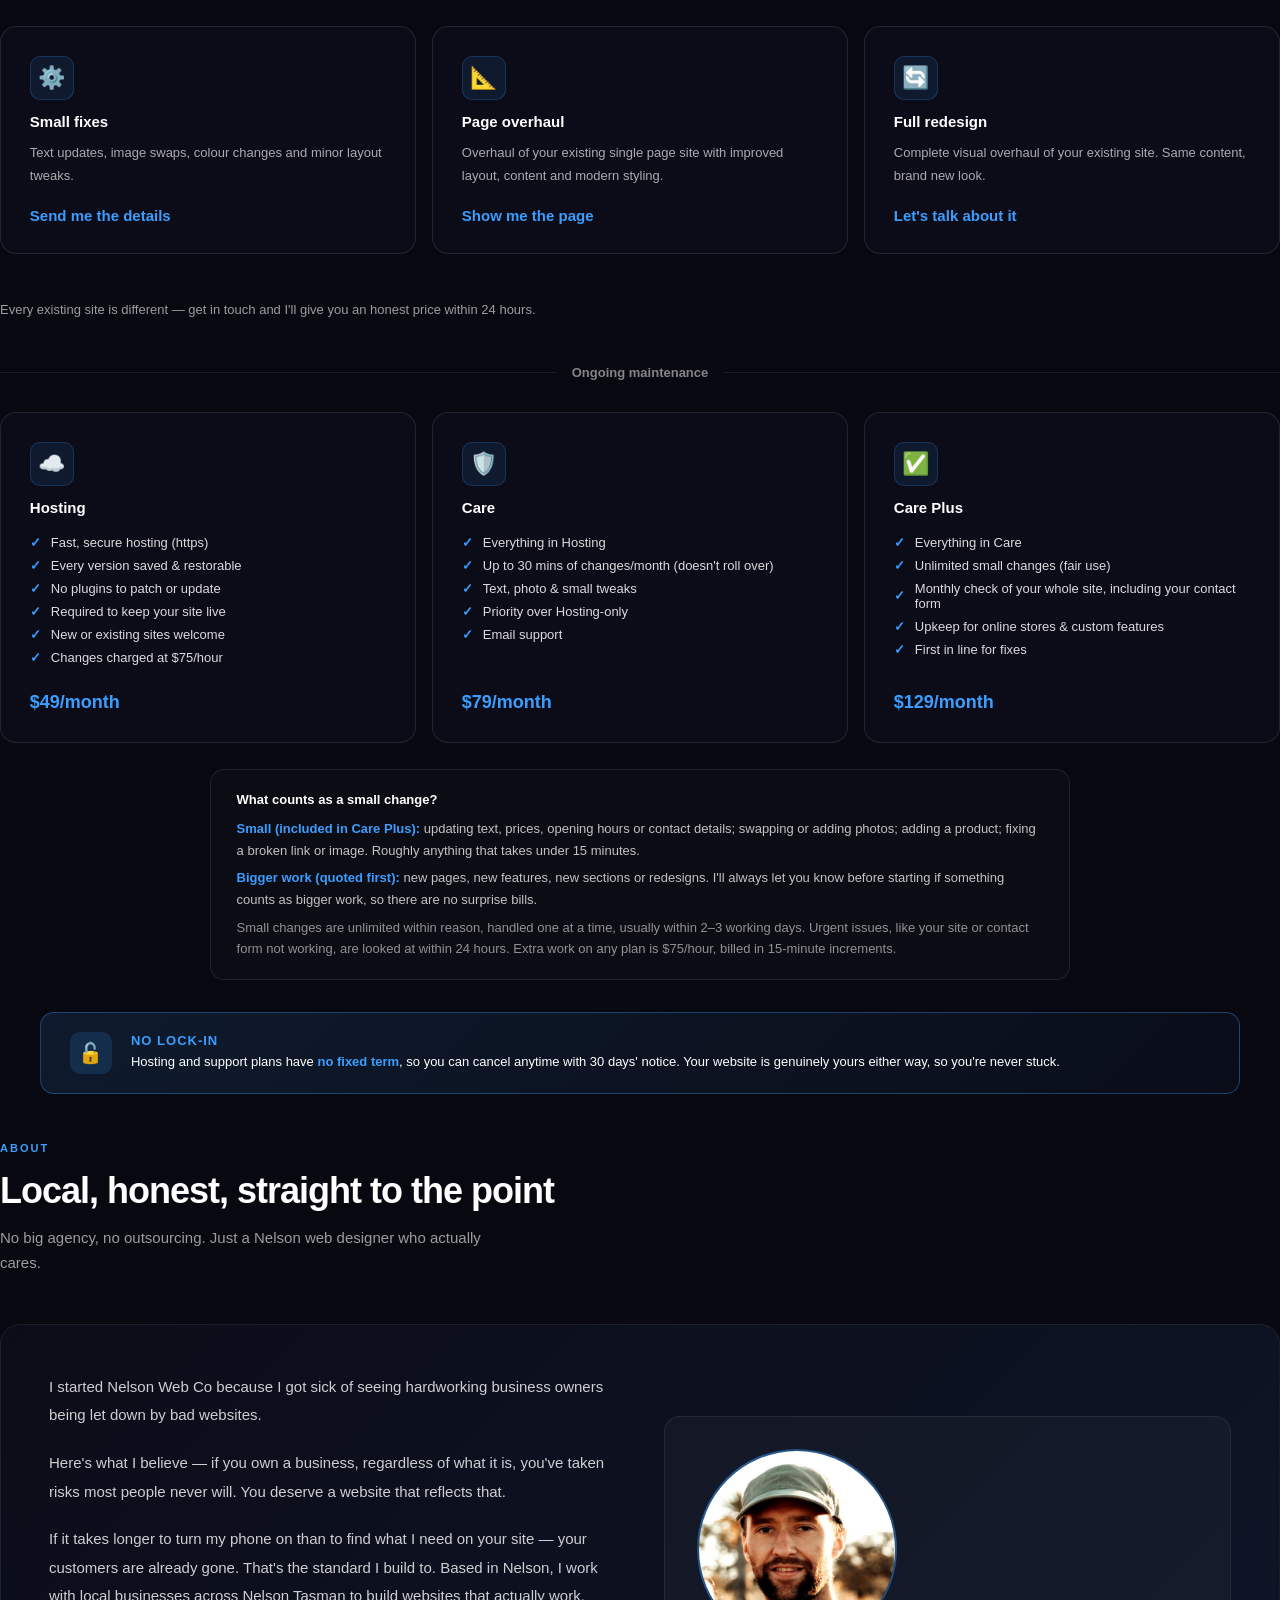
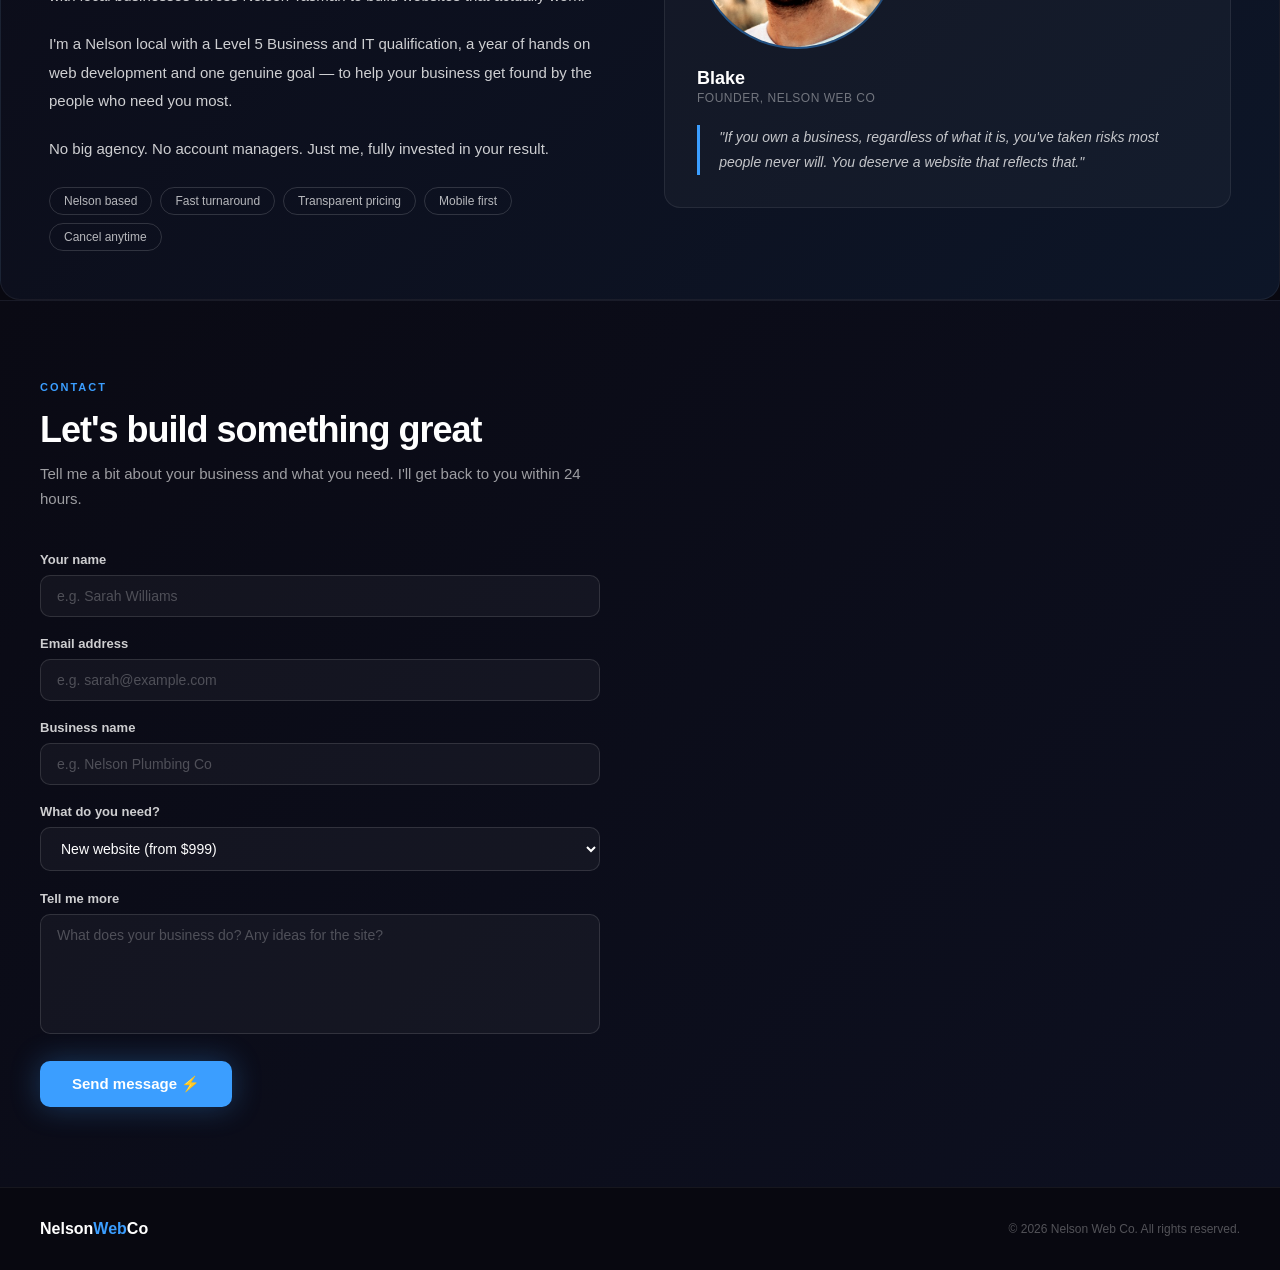
==== commit 8df281b4: "Add files via upload" ====
--- a/index.html
+++ b/index.html
@@ -529,6 +529,8 @@
       <h3>Hosting</h3>
       <ul class="maint-features">
         <li>Fast, secure hosting (https)</li>
+        <li>Every version saved &amp; restorable</li>
+        <li>No plugins to patch or update</li>
         <li>Required to keep your site live</li>
         <li>New or existing sites welcome</li>
         <li>Changes charged at $75/hour</li>
@@ -540,7 +542,7 @@
       <h3>Care</h3>
       <ul class="maint-features">
         <li>Everything in Hosting</li>
-        <li>Up to 30 mins of changes/month</li>
+        <li>Up to 30 mins of changes/month (doesn't roll over)</li>
         <li>Text, photo &amp; small tweaks</li>
         <li>Priority over Hosting-only</li>
         <li>Email support</li>
@@ -552,15 +554,20 @@
       <h3>Care Plus</h3>
       <ul class="maint-features">
         <li>Everything in Care</li>
-        <li>Up to 1.5 hours of changes/month</li>
-        <li>Monthly check of your whole site</li>
+        <li>Unlimited small changes (fair use)</li>
+        <li>Monthly check of your whole site, including your contact form</li>
         <li>Upkeep for online stores &amp; custom features</li>
         <li>First in line for fixes</li>
       </ul>
       <div class="maint-price" style="cursor:pointer;" onclick="document.getElementById('contact').scrollIntoView({behavior:'smooth'})">$129/month</div>
     </div>
   </div>
-  <p style="text-align:center;font-size:12.5px;color:rgba(255,255,255,0.55);margin-top:1rem;">Unused monthly time doesn't roll over. Extra work beyond your plan is $75/hour.</p>
+  <div class="small-changes from-bottom" style="max-width:860px;margin:1.6rem auto 2rem;padding:1.2rem 1.6rem;border:1px solid rgba(255,255,255,0.08);border-radius:14px;background:rgba(255,255,255,0.02);font-size:13px;line-height:1.65;color:rgba(255,255,255,0.75);">
+    <div style="font-weight:700;color:#fff;margin-bottom:.5rem;">What counts as a small change?</div>
+    <div><strong style="color:#3b9eff;">Small (included in Care Plus):</strong> updating text, prices, opening hours or contact details; swapping or adding photos; adding a product; fixing a broken link or image. Roughly anything that takes under 15 minutes.</div>
+    <div style="margin-top:.4rem;"><strong style="color:#3b9eff;">Bigger work (quoted first):</strong> new pages, new features, new sections or redesigns. I'll always let you know before starting if something counts as bigger work, so there are no surprise bills.</div>
+    <div style="margin-top:.4rem;color:rgba(255,255,255,0.55);">Small changes are unlimited within reason, handled one at a time, usually within 2–3 working days. Urgent issues, like your site or contact form not working, are looked at within 24 hours. Extra work on any plan is $75/hour, billed in 15-minute increments.</div>
+  </div>
 </div>
 
 <div style="margin: 0 2.5rem 3rem; background: linear-gradient(135deg, rgba(59,158,255,0.12), rgba(59,158,255,0.04)); border: 1px solid rgba(59,158,255,0.35); border-radius: 14px; padding: 1.2rem 1.8rem; display: flex; align-items: center; gap: 1.2rem;">
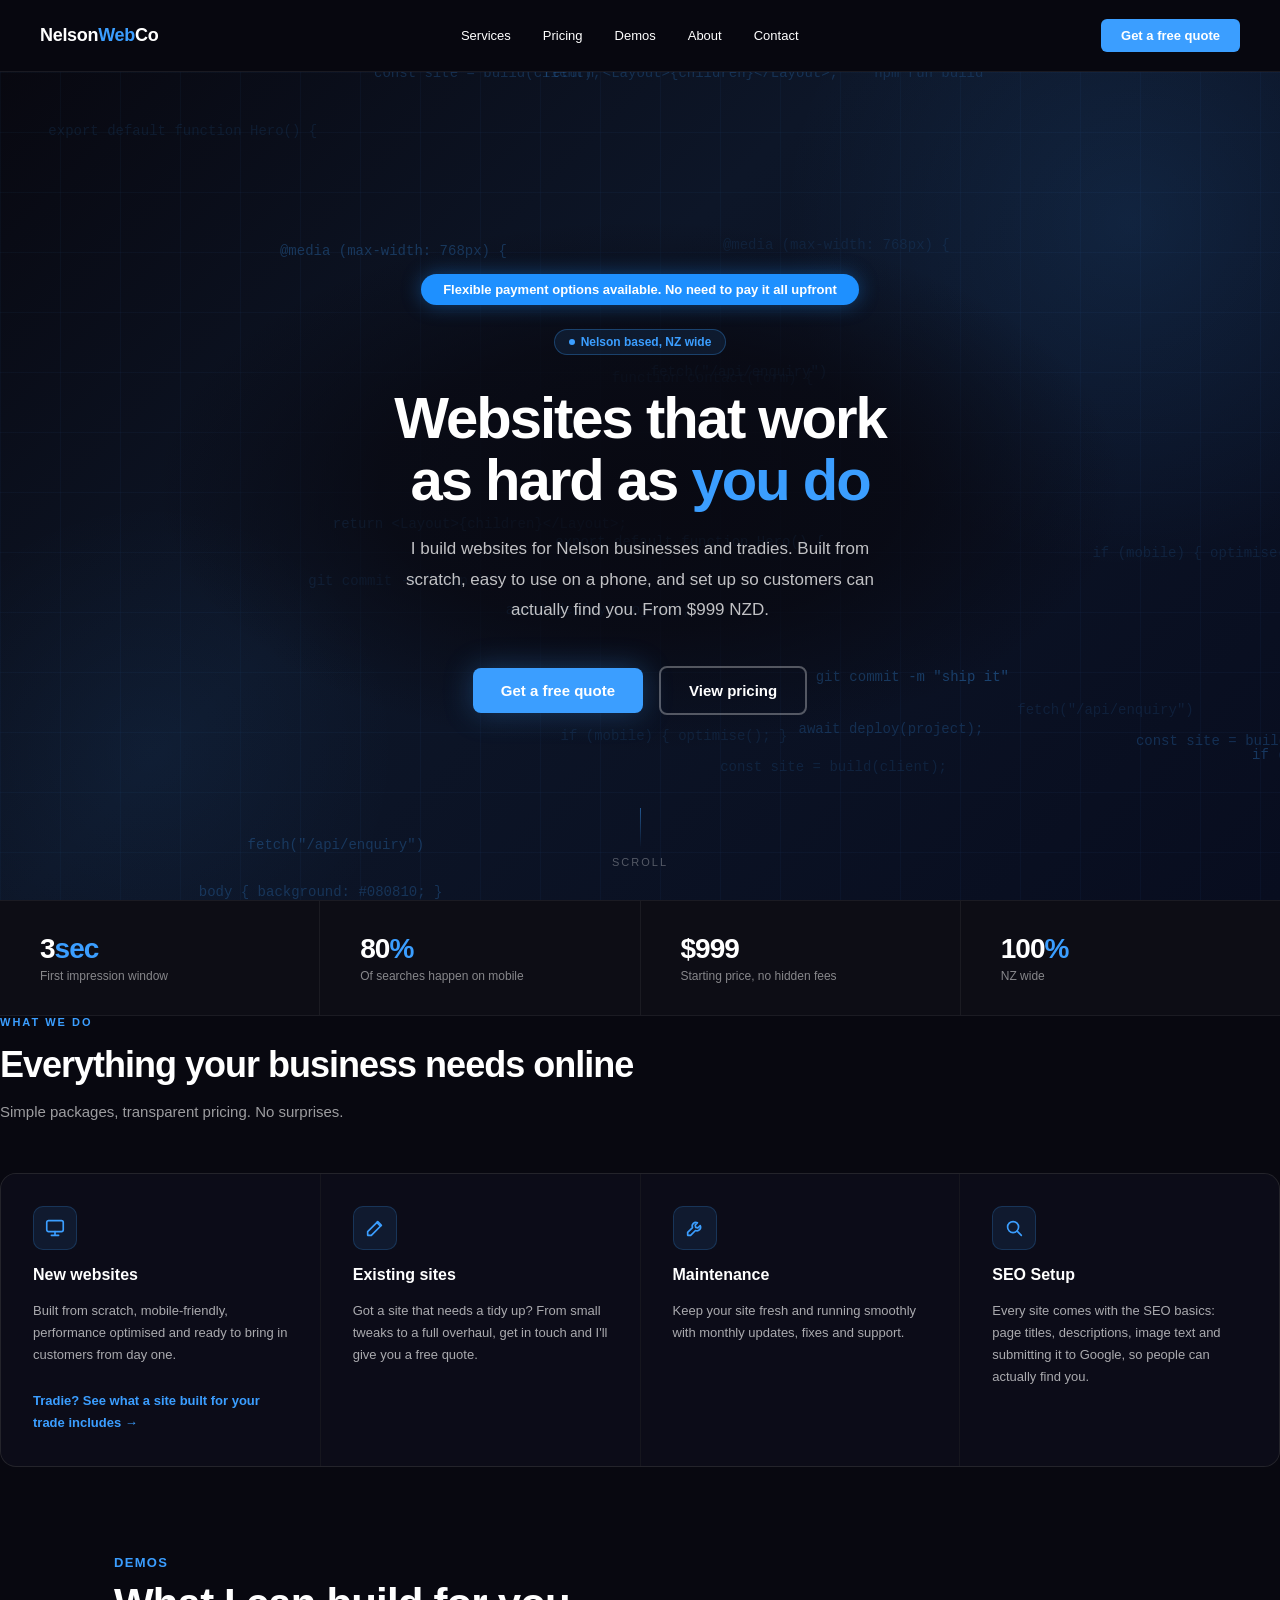
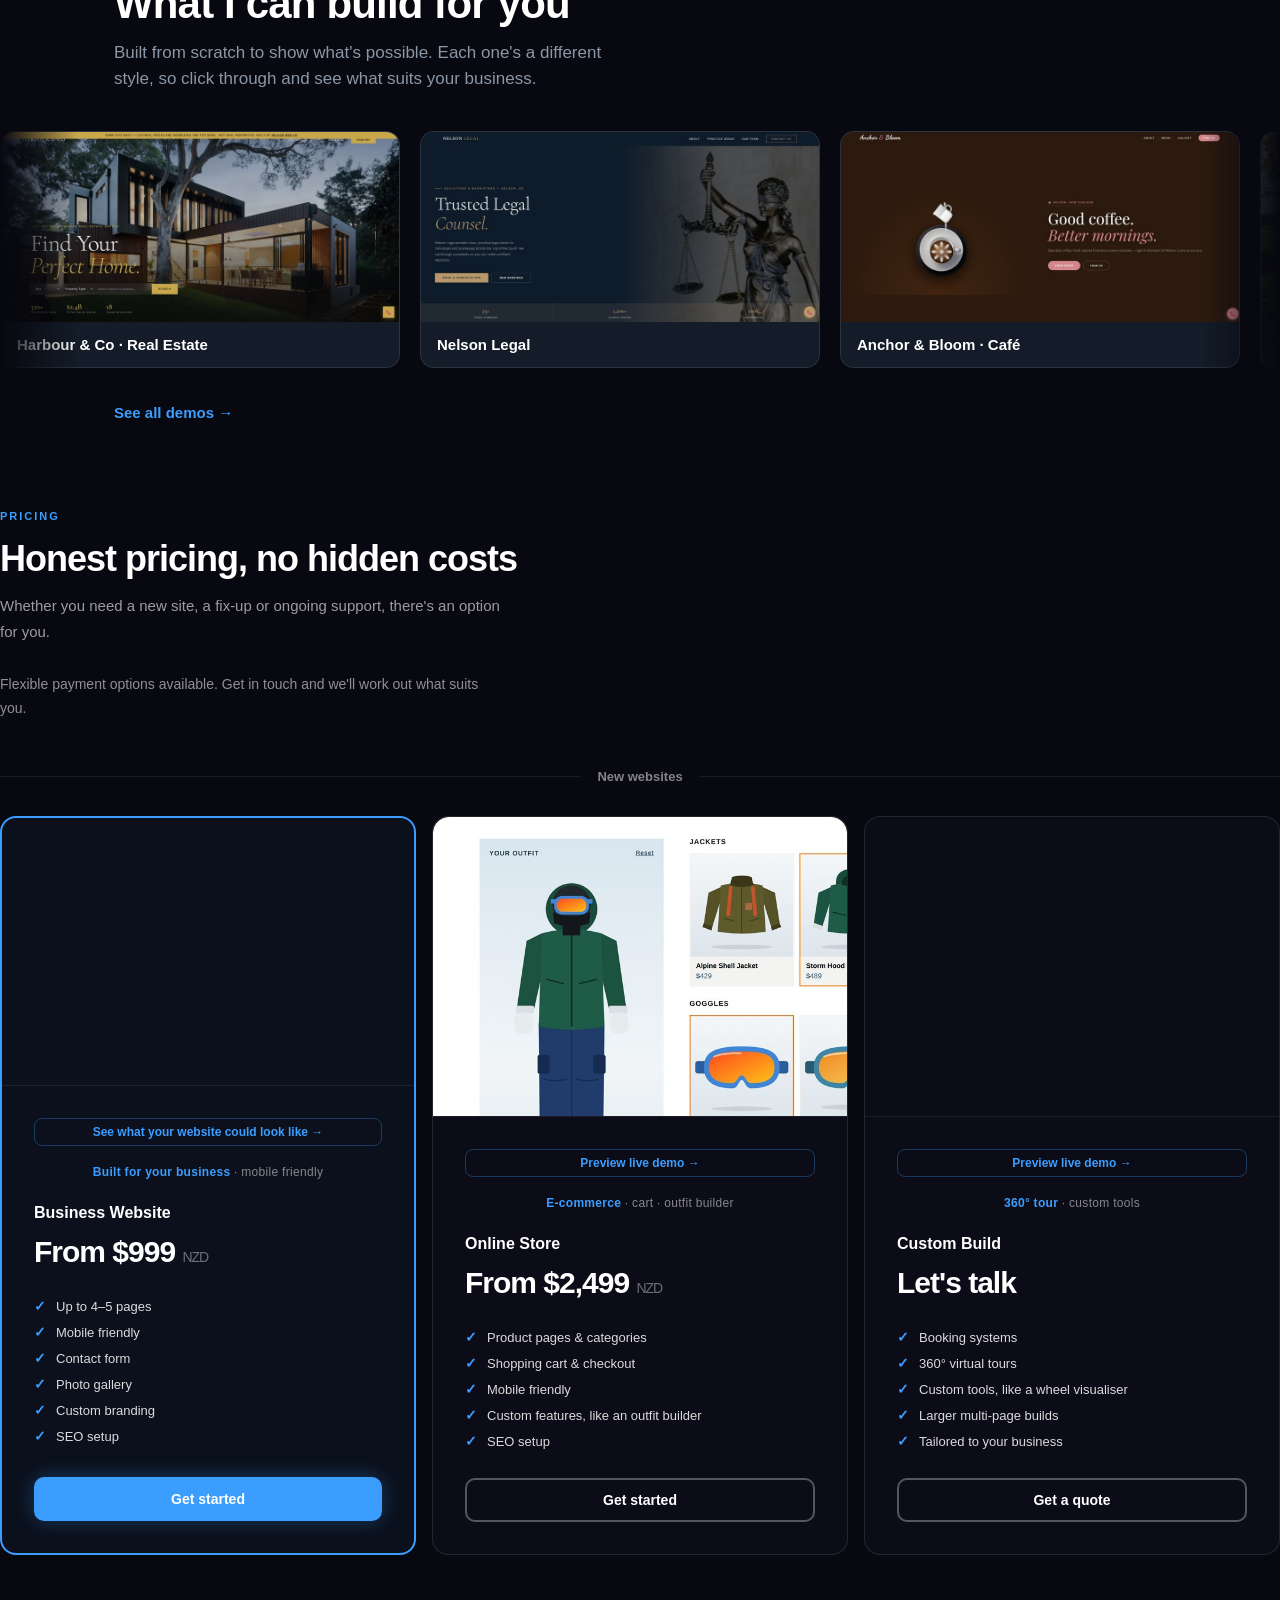
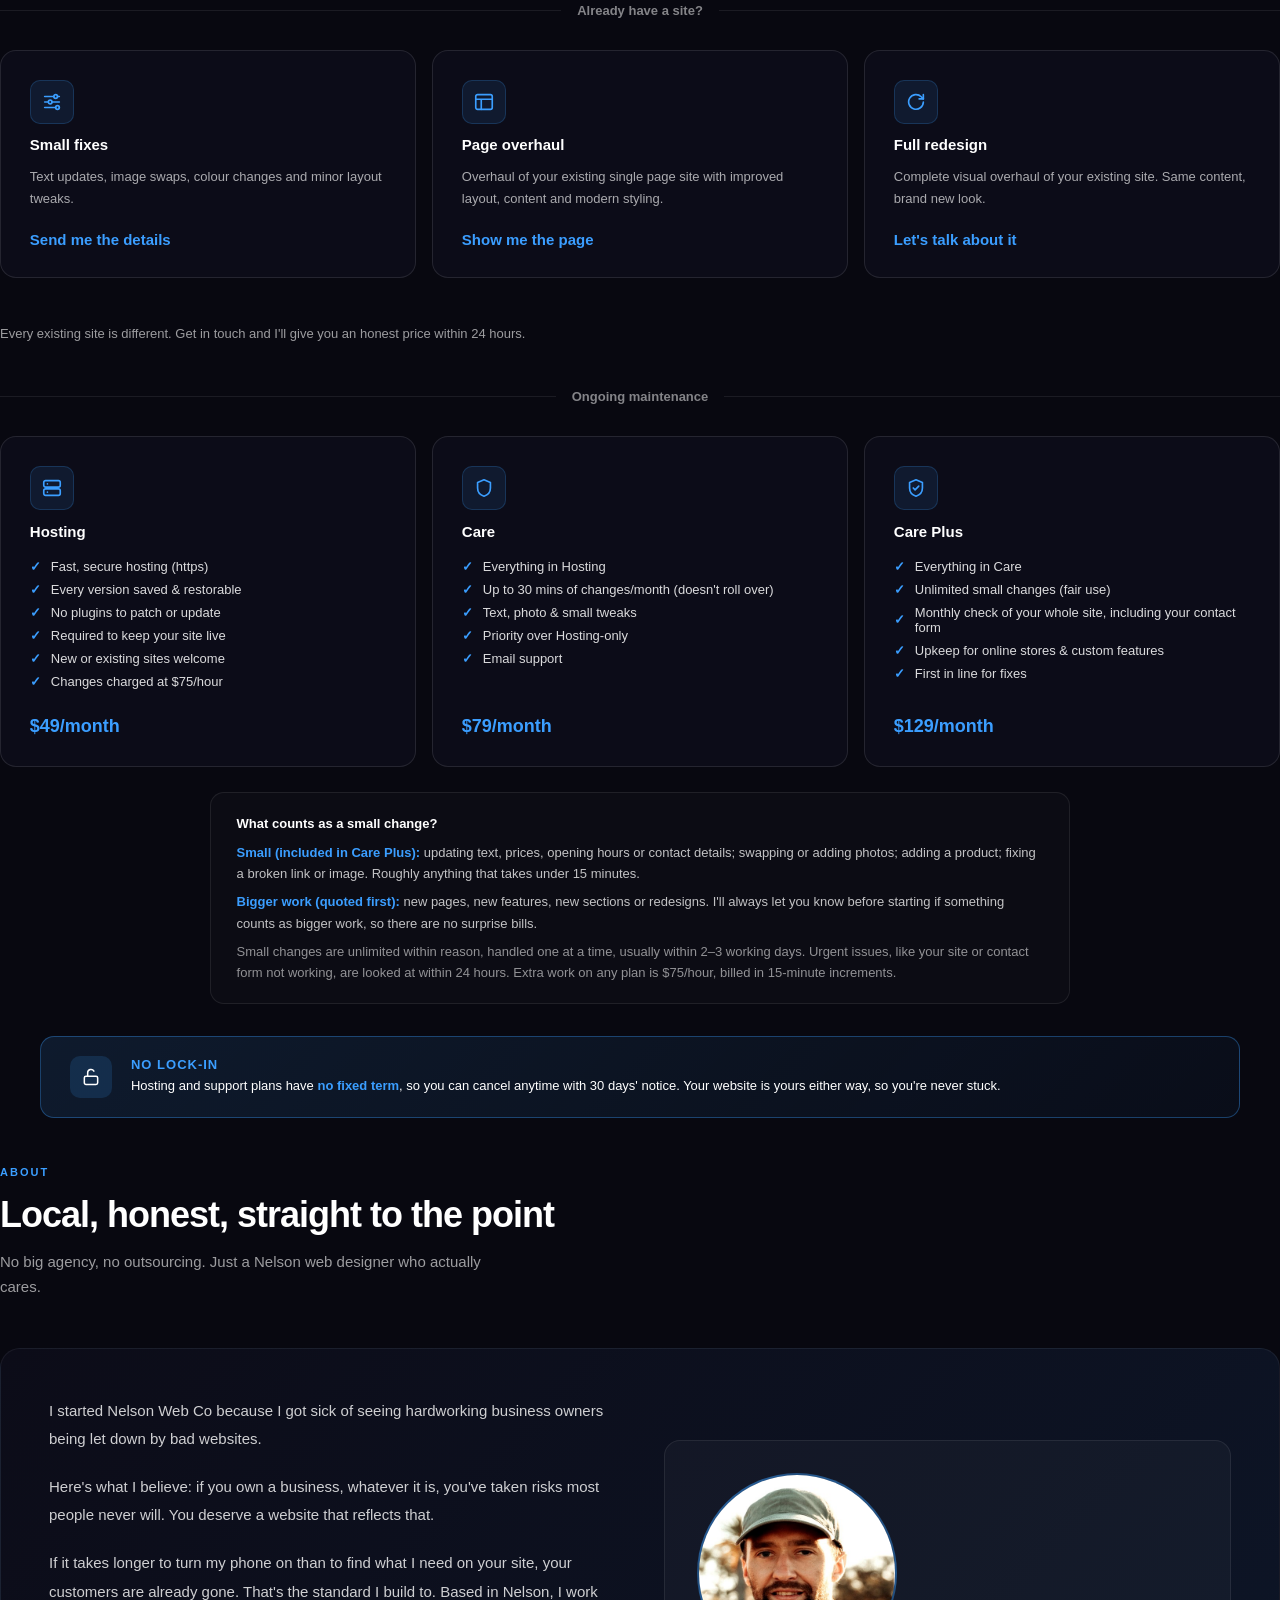
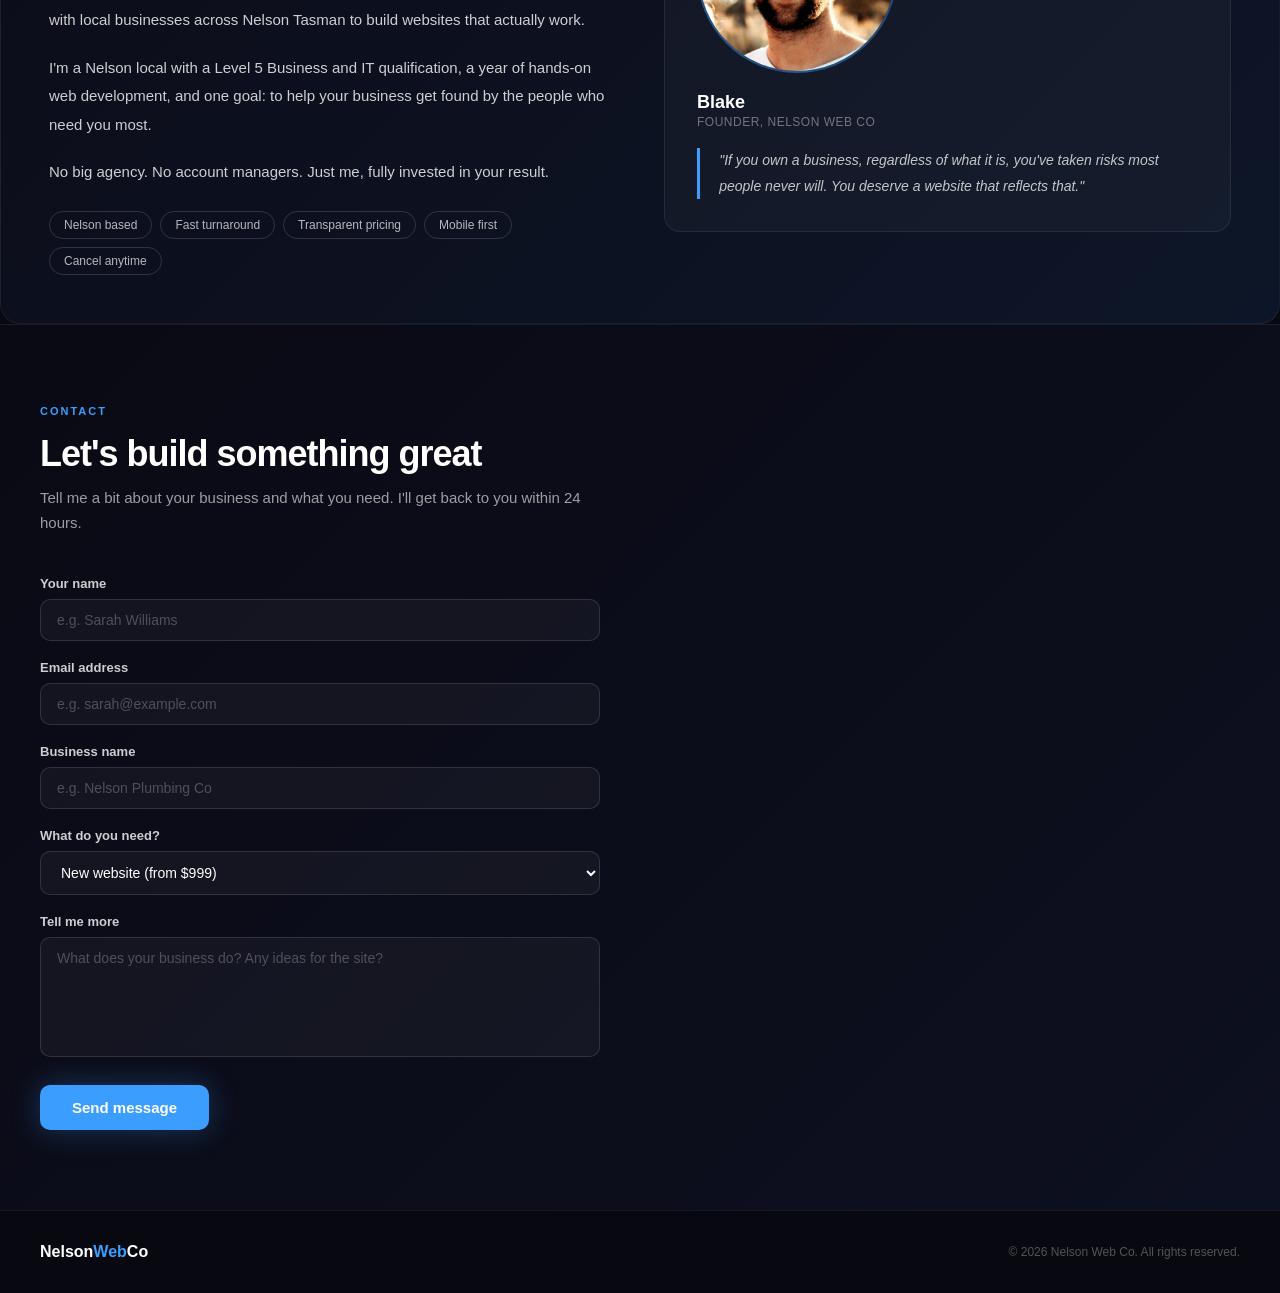
==== commit 46a9ee64: "Add files via upload" ====
--- a/index.html
+++ b/index.html
@@ -12,10 +12,10 @@
   gtag('config', 'G-174FRW5CZJ');
 </script>
 <meta name="viewport" content="width=device-width, initial-scale=1.0">
-<title>Nelson Web Co — Web Designer Nelson NZ | Websites From $999</title>
-<meta name="description" content="Nelson Web Co — Professional web design in Nelson, New Zealand. We build clean, fast websites for local businesses and tradies from $999. Nelson based web designer." />
+<title>Nelson Web Co | Web Designer Nelson NZ | Websites From $999</title>
+<meta name="description" content="Nelson Web Co: professional web design in Nelson, New Zealand. We build clean, fast websites for local businesses and tradies from $999. Nelson based web designer." />
 <meta name="keywords" content="web designer Nelson, web design Nelson NZ, Nelson website design, Nelson websites, website builder Nelson, affordable web design Nelson, tradie websites Nelson NZ, small business websites Nelson" />
-<meta property="og:title" content="Nelson Web Co — Web Designer Nelson NZ" />
+<meta property="og:title" content="Nelson Web Co | Web Designer Nelson NZ" />
 <meta property="og:description" content="Professional web design in Nelson, NZ. Clean, fast websites for local businesses and tradies from $999." />
 <meta property="og:url" content="https://nelsonwebco.co.nz" />
 <meta property="og:type" content="website" />
@@ -210,6 +210,10 @@
     .about-wrapper { padding: 2rem; }
     .footer { flex-direction: column; gap: 1rem; text-align: center; }
   }
+  .service-icon{color:#3b9eff;font-size:0;}
+  .service-icon svg{width:22px;height:22px;}
+  .float-call{color:#fff;}
+  .float-call svg{vertical-align:middle;margin-top:-3px;}
 </style>
 </head>
 <body>
@@ -262,7 +266,7 @@
   <a href="#contact" onclick="document.getElementById('mobileMenu').classList.remove('open')">Contact</a>
 </div>
 
-<a class="float-call" href="tel:0272954838">📞</a>
+<a class="float-call" href="tel:0272954838" aria-label="Call Blake"><svg viewBox="0 0 24 24" width="22" height="22" fill="none" stroke="currentColor" stroke-width="1.8" stroke-linecap="round" stroke-linejoin="round" aria-hidden="true"><path d="M5 4h4l2 5-2.5 1.5a11 11 0 0 0 5 5L15 13l5 2v4a2 2 0 0 1-2 2A16 16 0 0 1 3 6a2 2 0 0 1 2-2z"/></svg></a>
 <a class="float-top" href="#top" style="text-decoration:none;color:#fff;">↑</a>
 
 <div class="hero-wrapper">
@@ -272,13 +276,13 @@
   <div class="hero-glow-2"></div>
   <div class="hero-content">
     <div style="width:100%;text-align:center;margin-bottom:1.5rem;">
-      <div style="display:inline-flex;align-items:center;gap:8px;background:#1e90ff;color:#fff;font-size:13px;padding:8px 22px;border-radius:30px;font-weight:700;box-shadow:0 0 20px rgba(30,144,255,0.4);">💳 Flexible payment options available — no need to pay it all upfront</div>
+      <div style="display:inline-flex;align-items:center;gap:8px;background:#1e90ff;color:#fff;font-size:13px;padding:8px 22px;border-radius:30px;font-weight:700;box-shadow:0 0 20px rgba(30,144,255,0.4);">Flexible payment options available. No need to pay it all upfront</div>
     </div>
     <div class="badge"><div class="badge-dot"></div> Nelson based, NZ wide</div>
     <h1>Websites that work<br>as hard as <span>you do</span></h1>
-    <p>Nelson's web designer for local businesses and tradies. Clean, professional websites built from scratch — no fluff, no jargon, just results. Starting from $999 NZD.</p>
+    <p>I build websites for Nelson businesses and tradies. Built from scratch, easy to use on a phone, and set up so customers can actually find you. From $999 NZD.</p>
     <div class="hero-btns">
-      <button class="btn-primary" onclick="document.getElementById('contact').scrollIntoView({behavior:'smooth'})">Get a free quote ⚡</button>
+      <button class="btn-primary" onclick="document.getElementById('contact').scrollIntoView({behavior:'smooth'})">Get a free quote</button>
       <button class="btn-secondary" onclick="document.getElementById('pricing').scrollIntoView({behavior:'smooth'})">View pricing</button>
     </div>
   </div>
@@ -298,25 +302,25 @@
   <p class="section-sub from-left delay-2">Simple packages, transparent pricing. No surprises.</p>
   <div class="services-grid">
     <div class="service-card from-bottom delay-1">
-      <div class="service-icon">🌐</div>
+      <div class="service-icon"><svg viewBox="0 0 24 24" width="22" height="22" fill="none" stroke="currentColor" stroke-width="1.8" stroke-linecap="round" stroke-linejoin="round" aria-hidden="true"><rect x="3" y="4" width="18" height="12" rx="2"/><path d="M8 20h8M12 16v4"/></svg></div>
       <h3>New websites</h3>
       <p>Built from scratch, mobile-friendly, performance optimised and ready to bring in customers from day one.</p>
       <p style="margin-top:8px;"><a href="web-design-for-tradies-nelson.html" style="font-size:13px;color:#3b9eff;text-decoration:none;font-weight:600;">Tradie? See what a site built for your trade includes →</a></p>
     </div>
     <div class="service-card from-bottom delay-2">
-      <div class="service-icon">✏️</div>
+      <div class="service-icon"><svg viewBox="0 0 24 24" width="22" height="22" fill="none" stroke="currentColor" stroke-width="1.8" stroke-linecap="round" stroke-linejoin="round" aria-hidden="true"><path d="M4 20h4L19 9l-4-4L4 16v4z"/><path d="M14 6l4 4"/></svg></div>
       <h3>Existing sites</h3>
-      <p>Got something that needs updating or improving on your existing site? From small tweaks to full overhauls — get in touch for a free quote.</p>
+      <p>Got a site that needs a tidy up? From small tweaks to a full overhaul, get in touch and I'll give you a free quote.</p>
     </div>
     <div class="service-card from-bottom delay-3">
-      <div class="service-icon">🔧</div>
+      <div class="service-icon"><svg viewBox="0 0 24 24" width="22" height="22" fill="none" stroke="currentColor" stroke-width="1.8" stroke-linecap="round" stroke-linejoin="round" aria-hidden="true"><path d="M14.7 6.3a4 4 0 0 0-5.4 5.2L4 16.8V20h3.2l5.3-5.3a4 4 0 0 0 5.2-5.4l-2.5 2.5-2.5-.5-.5-2.5z"/></svg></div>
       <h3>Maintenance</h3>
       <p>Keep your site fresh and running smoothly with monthly updates, fixes and support.</p>
     </div>
     <div class="service-card from-bottom delay-4">
-      <div class="service-icon">🔍</div>
+      <div class="service-icon"><svg viewBox="0 0 24 24" width="22" height="22" fill="none" stroke="currentColor" stroke-width="1.8" stroke-linecap="round" stroke-linejoin="round" aria-hidden="true"><circle cx="11" cy="11" r="6"/><path d="M20 20l-4.5-4.5"/></svg></div>
       <h3>SEO Setup</h3>
-      <p>Every site includes basic on-page SEO — meta tags, page titles, alt text and Google submission so your site can actually be found.</p>
+      <p>Every site comes with the SEO basics: page titles, descriptions, image text and submitting it to Google, so people can actually find you.</p>
     </div>
   </div>
 </div>
@@ -325,7 +329,7 @@
   <div class="nwc-work__head">
     <p class="nwc-work__eyebrow from-left">Demos</p>
     <h2 class="nwc-work__title from-left delay-1">What I can build for you</h2>
-    <p class="nwc-work__sub from-left delay-2">Built from scratch to show what's possible — each one's a different style. Click through and see which fits your business.</p>
+    <p class="nwc-work__sub from-left delay-2">Built from scratch to show what's possible. Each one's a different style, so click through and see what suits your business.</p>
   </div>
 
   <div class="nwc-work__viewport">
@@ -381,12 +385,12 @@
 (function () {
   // ---- EDIT THIS LIST ----
   var DEMOS = [
-{ name: 'Harbour & Co — Real Estate', url: 'demos.html', shot: 'images/work/harbour-and-co.jpg' },
+{ name: 'Harbour & Co · Real Estate', url: 'demos.html', shot: 'images/work/harbour-and-co.jpg' },
     { name: 'Nelson Legal',               url: 'demos.html', shot: 'images/work/nelson-legal.jpg' },
-    { name: 'Anchor & Bloom — Café',      url: 'demos.html', shot: 'images/work/anchor-and-bloom.jpg' },
+    { name: 'Anchor & Bloom · Café',      url: 'demos.html', shot: 'images/work/anchor-and-bloom.jpg' },
     { name: 'The Garden Crew',            url: 'demos.html', shot: 'images/work/garden-crew.jpg' },
-    { name: 'Procoat NZ — Plastering',    url: 'demos.html', shot: 'images/work/procoat-nz.jpg' },
-    { name: 'Southern Line — Ecommerce',  url: 'demos.html', shot: 'images/work/southern-line.jpg' },
+    { name: 'Procoat NZ · Plastering',    url: 'demos.html', shot: 'images/work/procoat-nz.jpg' },
+    { name: 'Southern Line · Ecommerce',  url: 'demos.html', shot: 'images/work/southern-line.jpg' },
   ];
   var SECONDS_PER_CARD = 6;
   // ------------------------
@@ -436,8 +440,8 @@
 <div class="section" id="pricing" style="padding-top: 0;">
   <div class="section-label from-left">Pricing</div>
   <h2 class="from-left delay-1">Honest pricing, no hidden costs</h2>
-  <p class="section-sub from-left delay-2">Whether you need a brand new site, a fix-up, or ongoing support — there's an option for you.</p>
-  <p class="section-sub from-left delay-2" style="margin-top:-1.2rem;font-size:14px;color:rgba(255,255,255,0.55);">💳 Flexible payment options available — get in touch to find what works for you.</p>
+  <p class="section-sub from-left delay-2">Whether you need a new site, a fix-up or ongoing support, there's an option for you.</p>
+  <p class="section-sub from-left delay-2" style="margin-top:-1.2rem;font-size:14px;color:rgba(255,255,255,0.55);">Flexible payment options available. Get in touch and we'll work out what suits you.</p>
 
   <div class="divider-label from-bottom"><div class="divider-line"></div><span>New websites</span><div class="divider-line"></div></div>
   <div class="pricing-grid">
@@ -447,7 +451,7 @@
         <a href="https://south-build-premium.vercel.app" target="_blank" class="pricing-preview-overlay"></a>
         <div class="pricing-badge" style="position:absolute;top:12px;left:12px;z-index:2;">Most popular</div>
       </div>
-      <a href="demos.html" class="pricing-demo-btn">👁 See what your website could look like →</a>
+      <a href="demos.html" class="pricing-demo-btn">See what your website could look like →</a>
       <span class="tier-diff"><strong>Built for your business</strong> · mobile friendly</span>
       <h3>Business Website</h3>
       <div class="pricing-amount">From $999 <small>NZD</small></div>
@@ -466,7 +470,7 @@
         <img src="images/work/southern-line-preview.jpg" alt="Southern Line e-commerce demo, outfit builder" class="pricing-preview-img" loading="lazy">
         <a href="https://southern-line-site-ecommerce.vercel.app/" target="_blank" class="pricing-preview-overlay"></a>
       </div>
-      <a href="https://southern-line-site-ecommerce.vercel.app/" target="_blank" class="pricing-demo-btn">👁 Preview live demo →</a>
+      <a href="https://southern-line-site-ecommerce.vercel.app/" target="_blank" class="pricing-demo-btn">Preview live demo →</a>
       <span class="tier-diff"><strong>E-commerce</strong> · cart · outfit builder</span>
       <h3>Online Store</h3>
       <div class="pricing-amount">From $2,499 <small>NZD</small></div>
@@ -484,7 +488,7 @@
         <iframe src="https://luxury-hotel-tour-website.vercel.app/" scrolling="no" loading="lazy"></iframe>
         <a href="https://luxury-hotel-tour-website.vercel.app/" target="_blank" class="pricing-preview-overlay"></a>
       </div>
-      <a href="https://luxury-hotel-tour-website.vercel.app/" target="_blank" class="pricing-demo-btn">👁 Preview live demo →</a>
+      <a href="https://luxury-hotel-tour-website.vercel.app/" target="_blank" class="pricing-demo-btn">Preview live demo →</a>
       <span class="tier-diff"><strong>360° tour</strong> · custom tools</span>
       <h3>Custom Build</h3>
       <div class="pricing-amount">Let's talk <small></small></div>
@@ -502,30 +506,30 @@
   <div class="divider-label from-bottom"><div class="divider-line"></div><span>Already have a site?</span><div class="divider-line"></div></div>
   <div class="mods-grid">
     <div class="mod-card">
-      <div class="service-icon">⚙️</div>
+      <div class="service-icon"><svg viewBox="0 0 24 24" width="22" height="22" fill="none" stroke="currentColor" stroke-width="1.8" stroke-linecap="round" stroke-linejoin="round" aria-hidden="true"><path d="M4 6h10M18 6h2M4 12h4M12 12h8M4 18h12M20 18h0"/><circle cx="16" cy="6" r="2"/><circle cx="10" cy="12" r="2"/><circle cx="18" cy="18" r="2"/></svg></div>
       <h3>Small fixes</h3>
       <p>Text updates, image swaps, colour changes and minor layout tweaks.</p>
       <div class="mod-price" style="cursor:pointer;" onclick="document.getElementById('contact').scrollIntoView({behavior:'smooth'})">Send me the details</div>
     </div>
     <div class="mod-card">
-      <div class="service-icon">📐</div>
+      <div class="service-icon"><svg viewBox="0 0 24 24" width="22" height="22" fill="none" stroke="currentColor" stroke-width="1.8" stroke-linecap="round" stroke-linejoin="round" aria-hidden="true"><rect x="3" y="4" width="18" height="16" rx="2"/><path d="M3 9h18M9 9v11"/></svg></div>
       <h3>Page overhaul</h3>
       <p>Overhaul of your existing single page site with improved layout, content and modern styling.</p>
       <div class="mod-price" style="cursor:pointer;" onclick="document.getElementById('contact').scrollIntoView({behavior:'smooth'})">Show me the page</div>
     </div>
     <div class="mod-card">
-      <div class="service-icon">🔄</div>
+      <div class="service-icon"><svg viewBox="0 0 24 24" width="22" height="22" fill="none" stroke="currentColor" stroke-width="1.8" stroke-linecap="round" stroke-linejoin="round" aria-hidden="true"><path d="M20 12a8 8 0 1 1-2.3-5.7L20 8.6"/><path d="M20 4v4.6h-4.6"/></svg></div>
       <h3>Full redesign</h3>
       <p>Complete visual overhaul of your existing site. Same content, brand new look.</p>
       <div class="mod-price" style="cursor:pointer;" onclick="document.getElementById('contact').scrollIntoView({behavior:'smooth'})">Let's talk about it</div>
     </div>
   </div>
-  <p class="rebrand-note">Every existing site is different — get in touch and I'll give you an honest price within 24 hours.</p>
+  <p class="rebrand-note">Every existing site is different. Get in touch and I'll give you an honest price within 24 hours.</p>
 
   <div class="divider-label from-bottom"><div class="divider-line"></div><span>Ongoing maintenance</span><div class="divider-line"></div></div>
   <div class="maint-grid">
     <div class="maint-card from-bottom delay-1">
-      <div class="service-icon">☁️</div>
+      <div class="service-icon"><svg viewBox="0 0 24 24" width="22" height="22" fill="none" stroke="currentColor" stroke-width="1.8" stroke-linecap="round" stroke-linejoin="round" aria-hidden="true"><rect x="3" y="4" width="18" height="7" rx="2"/><rect x="3" y="13" width="18" height="7" rx="2"/><path d="M7 7.5h.01M7 16.5h.01"/></svg></div>
       <h3>Hosting</h3>
       <ul class="maint-features">
         <li>Fast, secure hosting (https)</li>
@@ -538,7 +542,7 @@
       <div class="maint-price" style="cursor:pointer;" onclick="document.getElementById('contact').scrollIntoView({behavior:'smooth'})">$49/month</div>
     </div>
     <div class="maint-card">
-      <div class="service-icon">🛡️</div>
+      <div class="service-icon"><svg viewBox="0 0 24 24" width="22" height="22" fill="none" stroke="currentColor" stroke-width="1.8" stroke-linecap="round" stroke-linejoin="round" aria-hidden="true"><path d="M12 3l7 3v6c0 4.4-3 7.7-7 9-4-1.3-7-4.6-7-9V6l7-3z"/></svg></div>
       <h3>Care</h3>
       <ul class="maint-features">
         <li>Everything in Hosting</li>
@@ -550,7 +554,7 @@
       <div class="maint-price" style="cursor:pointer;" onclick="document.getElementById('contact').scrollIntoView({behavior:'smooth'})">$79/month</div>
     </div>
     <div class="maint-card from-bottom delay-2">
-      <div class="service-icon">✅</div>
+      <div class="service-icon"><svg viewBox="0 0 24 24" width="22" height="22" fill="none" stroke="currentColor" stroke-width="1.8" stroke-linecap="round" stroke-linejoin="round" aria-hidden="true"><path d="M12 3l7 3v6c0 4.4-3 7.7-7 9-4-1.3-7-4.6-7-9V6l7-3z"/><path d="M9 12l2 2 4-4"/></svg></div>
       <h3>Care Plus</h3>
       <ul class="maint-features">
         <li>Everything in Care</li>
@@ -571,10 +575,10 @@
 </div>
 
 <div style="margin: 0 2.5rem 3rem; background: linear-gradient(135deg, rgba(59,158,255,0.12), rgba(59,158,255,0.04)); border: 1px solid rgba(59,158,255,0.35); border-radius: 14px; padding: 1.2rem 1.8rem; display: flex; align-items: center; gap: 1.2rem;">
-  <div style="width: 42px; height: 42px; background: rgba(59,158,255,0.15); border-radius: 10px; display: flex; align-items: center; justify-content: center; font-size: 20px; flex-shrink: 0;">🔓</div>
+  <div style="width: 42px; height: 42px; background: rgba(59,158,255,0.15); border-radius: 10px; display: flex; align-items: center; justify-content: center; font-size: 20px; flex-shrink: 0;"><svg viewBox="0 0 24 24" width="20" height="20" fill="none" stroke="currentColor" stroke-width="1.8" stroke-linecap="round" stroke-linejoin="round" aria-hidden="true"><rect x="4" y="11" width="16" height="10" rx="2"/><path d="M8 11V7a4 4 0 0 1 7.5-2"/></svg></div>
   <div>
     <div style="font-size: 13px; font-weight: 700; color: #3b9eff; margin-bottom: 4px; text-transform: uppercase; letter-spacing: 1px;">No Lock-In</div>
-    <div style="font-size: 13px; color: #fff; line-height: 1.6;">Hosting and support plans have <strong style="color: #3b9eff;">no fixed term</strong>, so you can cancel anytime with 30 days' notice. Your website is genuinely yours either way, so you're never stuck.</div>
+    <div style="font-size: 13px; color: #fff; line-height: 1.6;">Hosting and support plans have <strong style="color: #3b9eff;">no fixed term</strong>, so you can cancel anytime with 30 days' notice. Your website is yours either way, so you're never stuck.</div>
   </div>
 </div>
 
@@ -586,9 +590,9 @@
     <div class="about-grid">
       <div class="about-text">
         <p>I started Nelson Web Co because I got sick of seeing hardworking business owners being let down by bad websites.</p>
-        <p>Here's what I believe — if you own a business, regardless of what it is, you've taken risks most people never will. You deserve a website that reflects that.</p>
-        <p>If it takes longer to turn my phone on than to find what I need on your site — your customers are already gone. That's the standard I build to. Based in Nelson, I work with local businesses across Nelson Tasman to build websites that actually work.</p>
-        <p>I'm a Nelson local with a Level 5 Business and IT qualification, a year of hands on web development and one genuine goal — to help your business get found by the people who need you most.</p>
+        <p>Here's what I believe: if you own a business, whatever it is, you've taken risks most people never will. You deserve a website that reflects that.</p>
+        <p>If it takes longer to turn my phone on than to find what I need on your site, your customers are already gone. That's the standard I build to. Based in Nelson, I work with local businesses across Nelson Tasman to build websites that actually work.</p>
+        <p>I'm a Nelson local with a Level 5 Business and IT qualification, a year of hands-on web development, and one goal: to help your business get found by the people who need you most.</p>
         <p>No big agency. No account managers. Just me, fully invested in your result.</p>
         <div class="about-pills">
           <div class="pill">Nelson based</div>
@@ -633,7 +637,7 @@
         </select>
       </div>
       <div class="form-group"><label>Tell me more</label><textarea name="message" placeholder="What does your business do? Any ideas for the site?"></textarea></div>
-      <button type="submit" class="submit-btn" id="submitBtn">Send message ⚡</button>
+      <button type="submit" class="submit-btn" id="submitBtn">Send message</button>
       <div id="formMsg" style="margin-top:1rem;font-size:14px;display:none;"></div>
     </form>
   </div>
@@ -657,13 +661,13 @@
     msg.textContent = '✅ Message sent! I\'ll be in touch within 24 hours.';
     msg.style.display = 'block';
     this.reset();
-    btn.textContent = 'Send message ⚡';
+    btn.textContent = 'Send message';
     btn.disabled = false;
   } else {
     msg.style.color = '#ff4444';
     msg.textContent = '❌ Something went wrong. Please try again or email blake@nelsonwebco.co.nz';
     msg.style.display = 'block';
-    btn.textContent = 'Send message ⚡';
+    btn.textContent = 'Send message';
     btn.disabled = false;
   }
 });
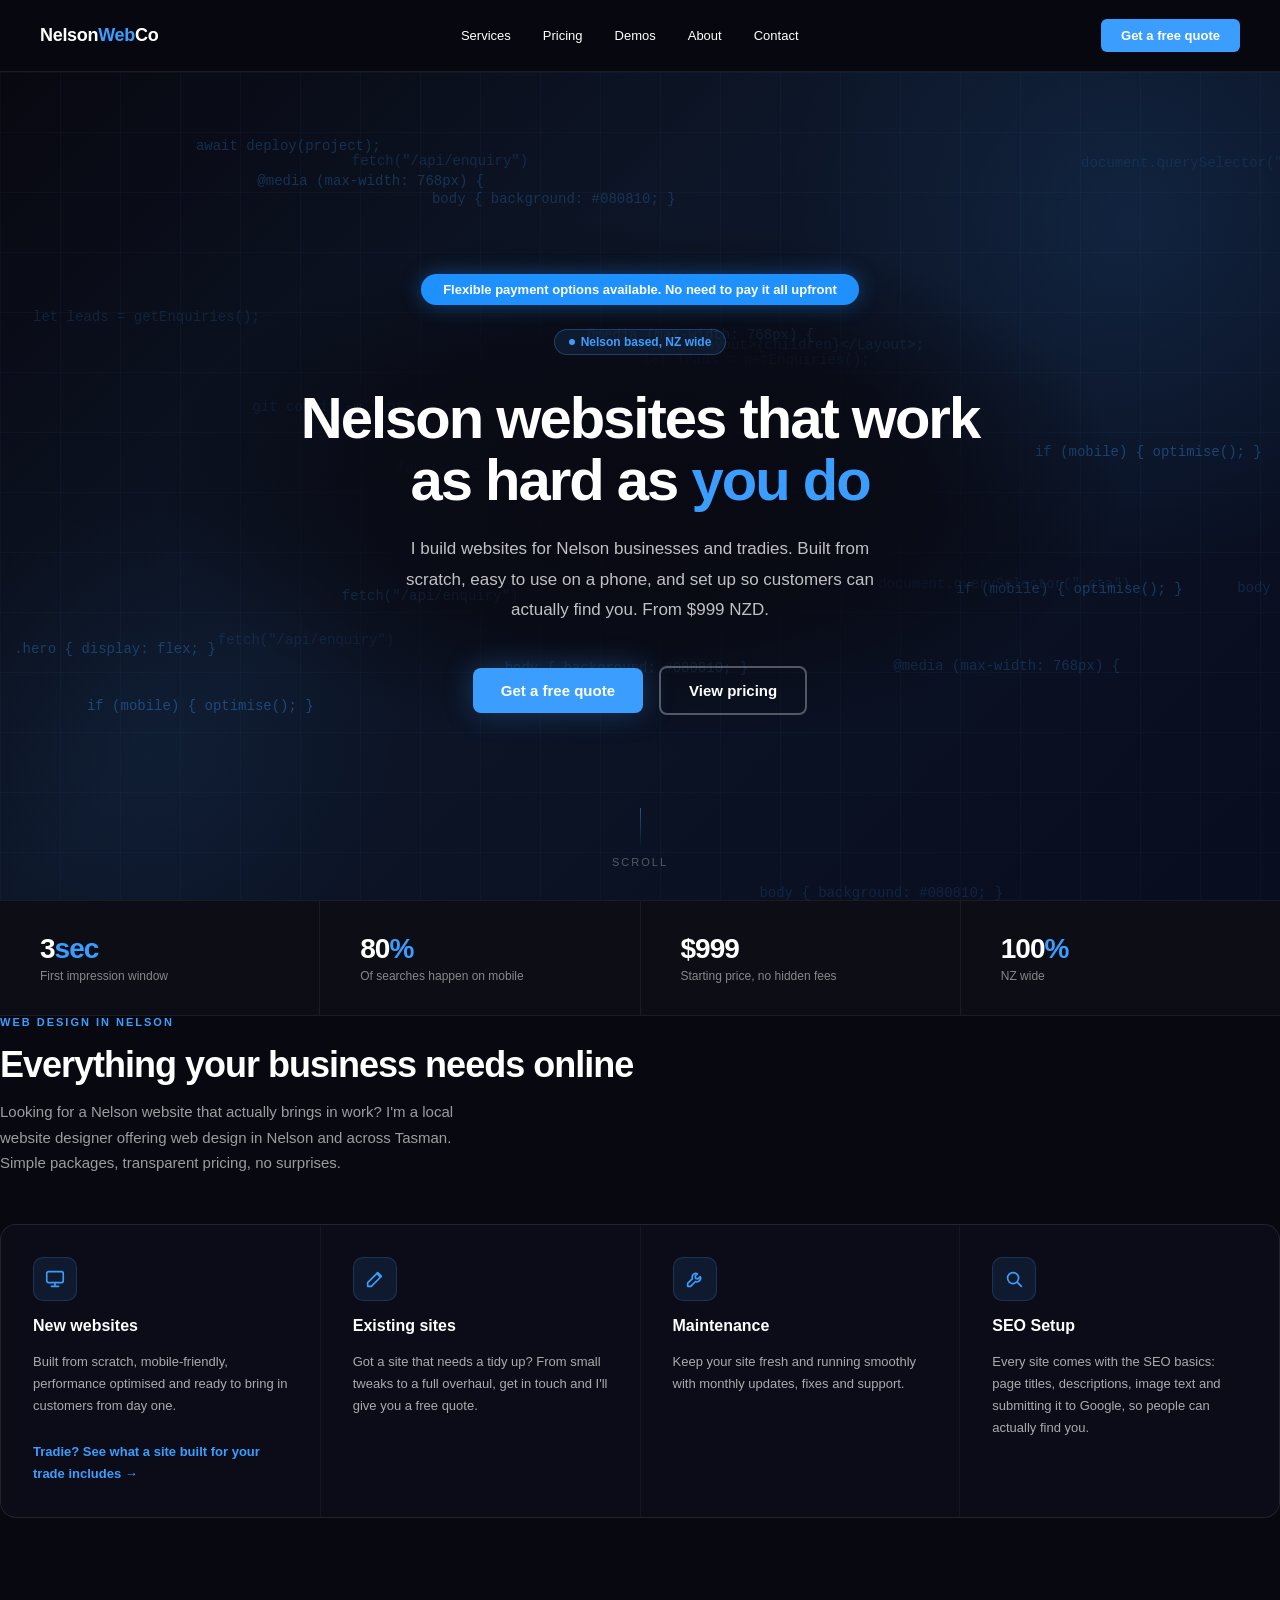
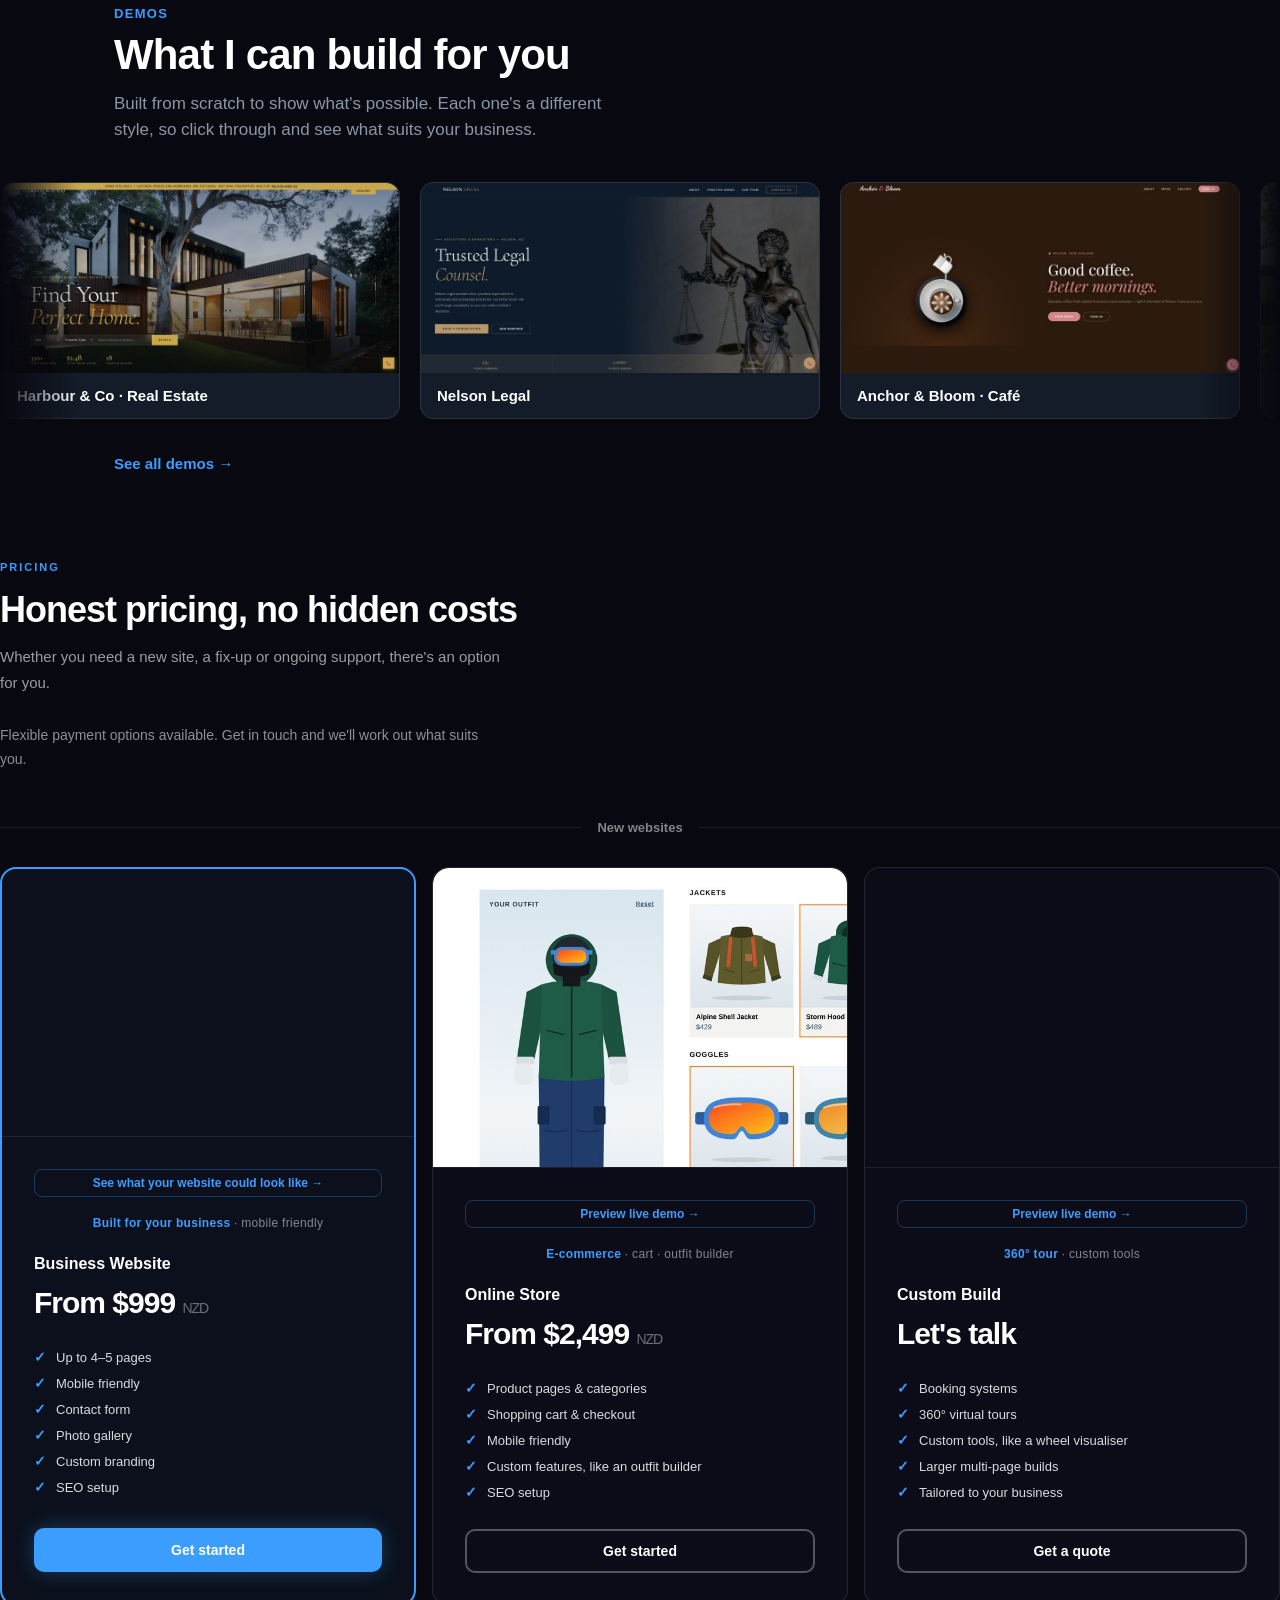
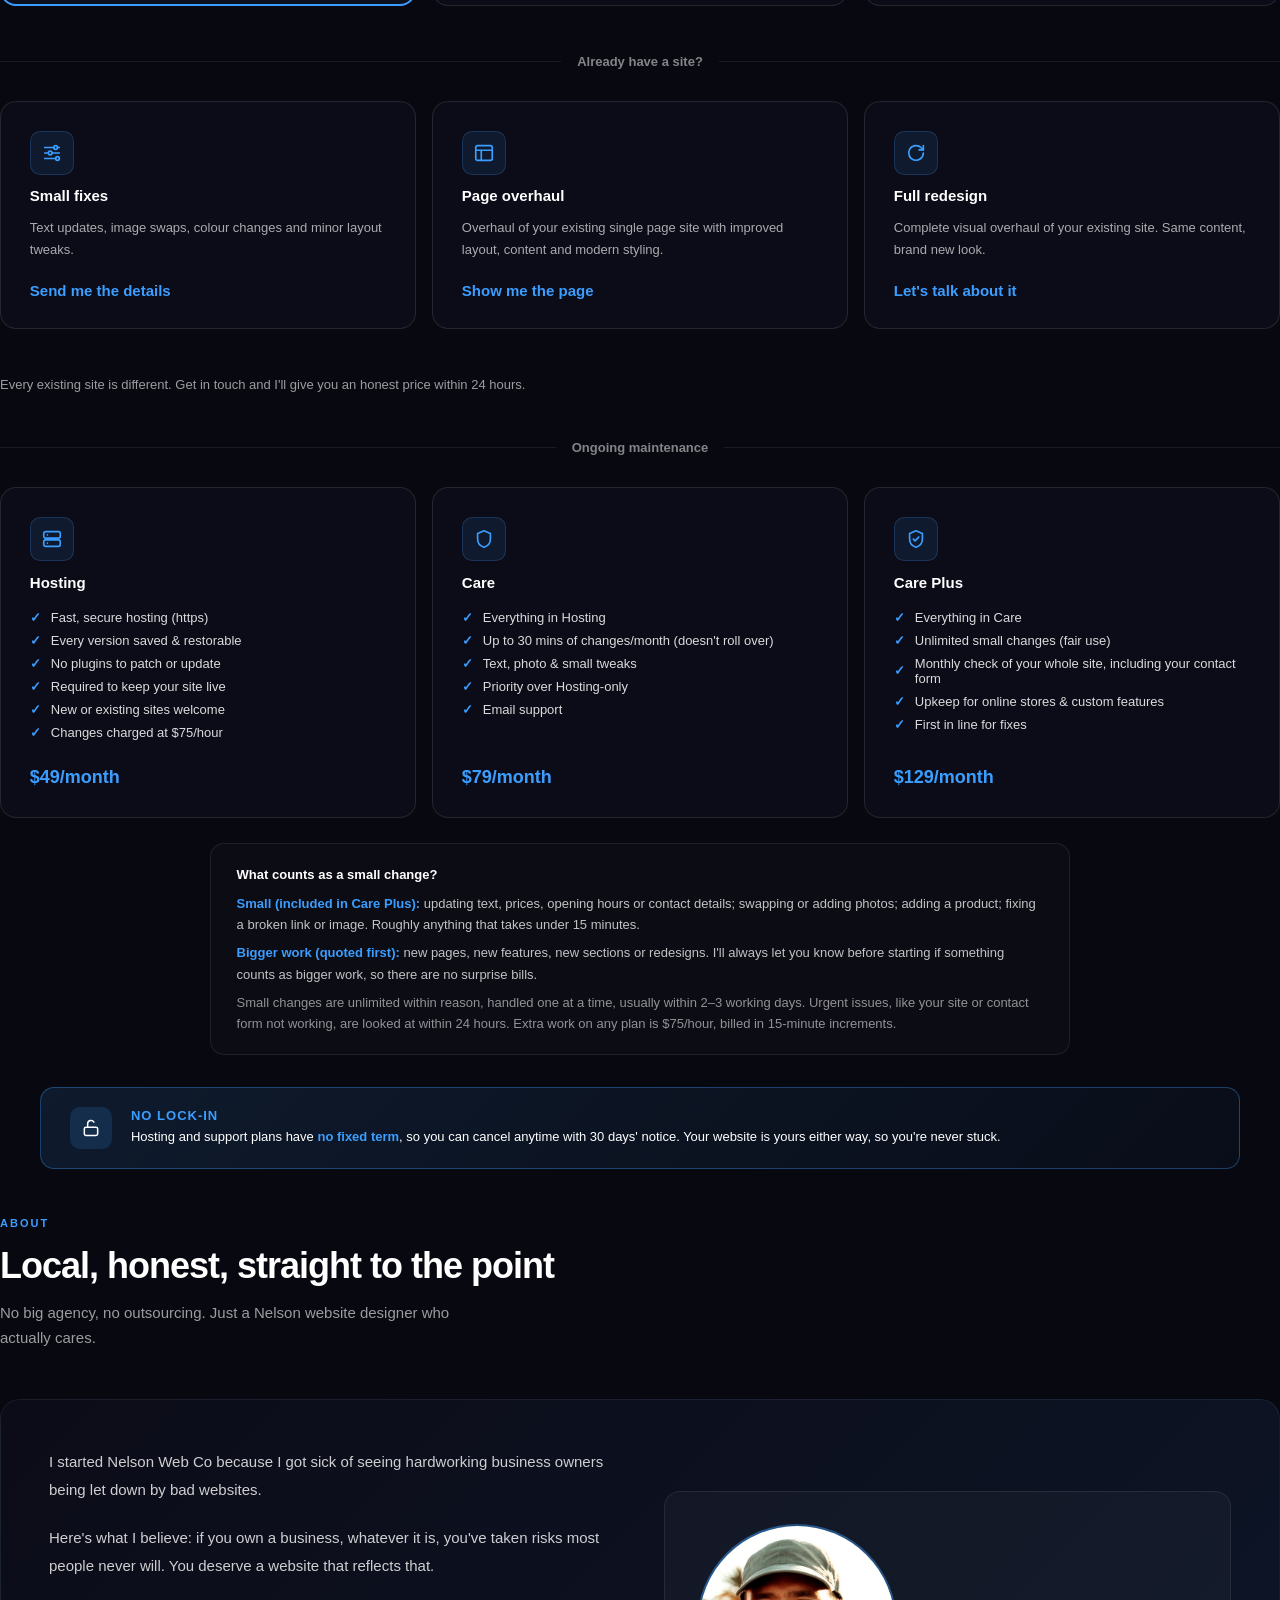
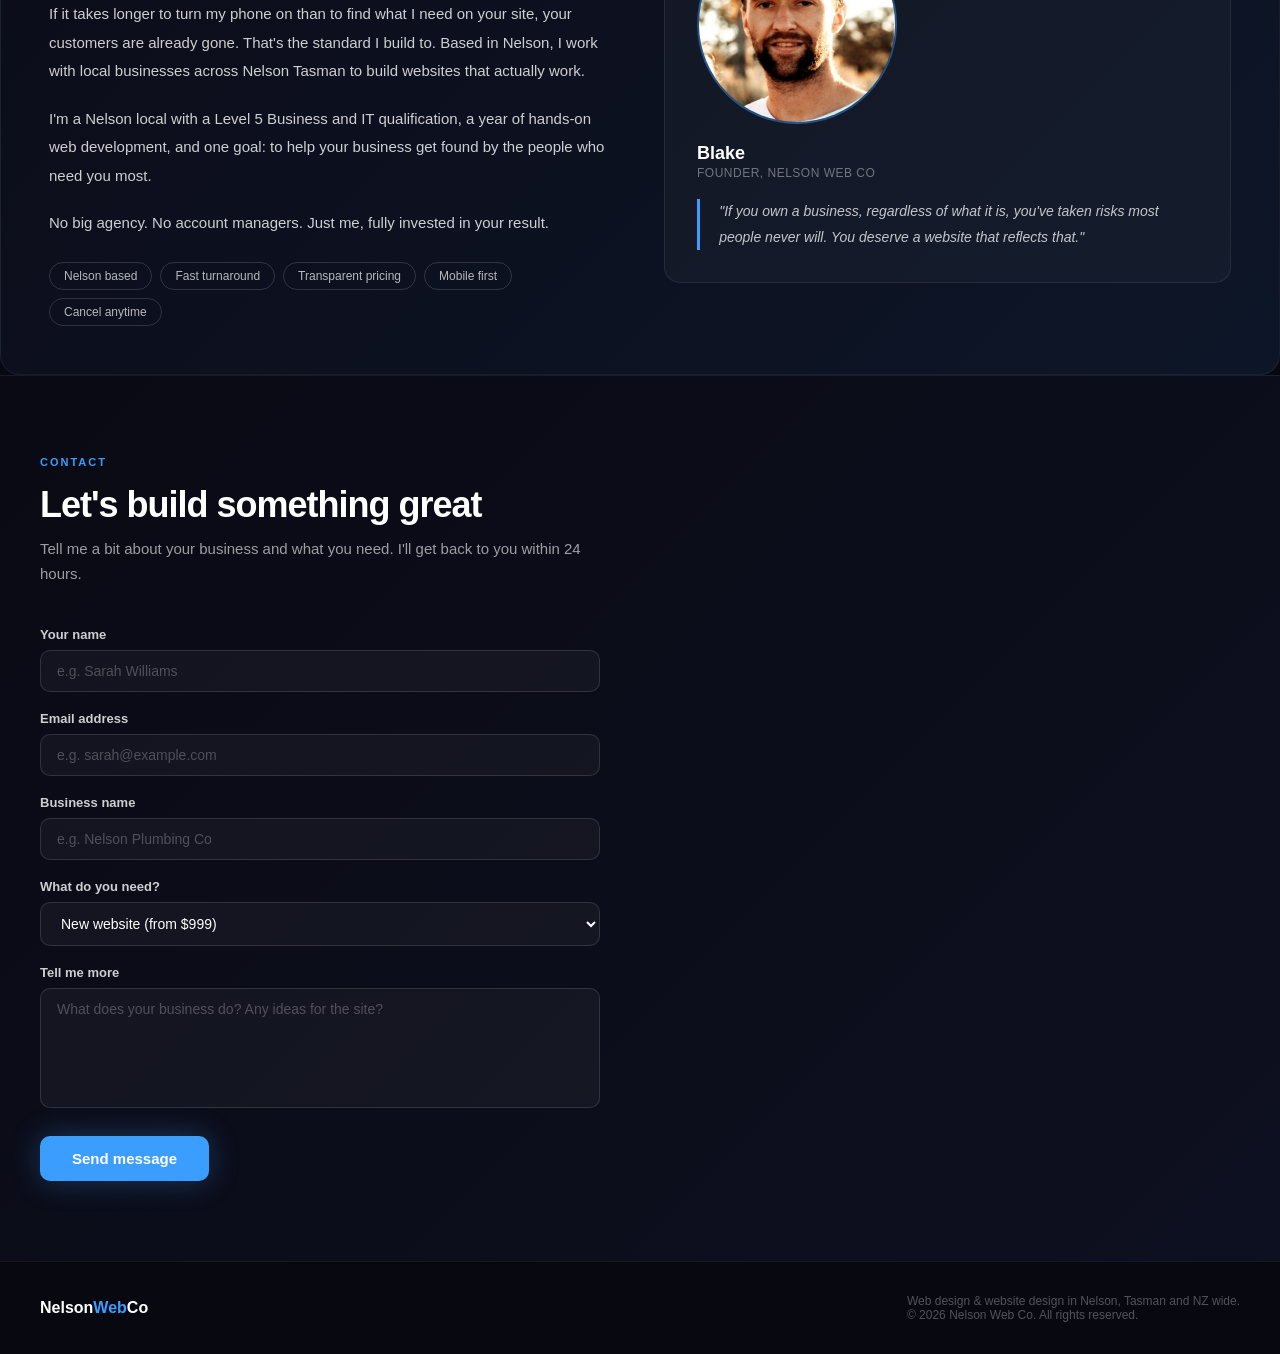
==== commit 61b54c3c: "Add files via upload" ====
--- a/index.html
+++ b/index.html
@@ -12,11 +12,11 @@
   gtag('config', 'G-174FRW5CZJ');
 </script>
 <meta name="viewport" content="width=device-width, initial-scale=1.0">
-<title>Nelson Web Co | Web Designer Nelson NZ | Websites From $999</title>
-<meta name="description" content="Nelson Web Co: professional web design in Nelson, New Zealand. We build clean, fast websites for local businesses and tradies from $999. Nelson based web designer." />
+<title>Web Design Nelson | Website Designer Nelson NZ | Nelson Web Co</title>
+<meta name="description" content="Web design in Nelson, NZ. Nelson Web Co is a local website designer building fast, mobile-friendly websites for Nelson businesses and tradies, from $999." />
 <meta name="keywords" content="web designer Nelson, web design Nelson NZ, Nelson website design, Nelson websites, website builder Nelson, affordable web design Nelson, tradie websites Nelson NZ, small business websites Nelson" />
-<meta property="og:title" content="Nelson Web Co | Web Designer Nelson NZ" />
-<meta property="og:description" content="Professional web design in Nelson, NZ. Clean, fast websites for local businesses and tradies from $999." />
+<meta property="og:title" content="Web Design Nelson | Nelson Web Co" />
+<meta property="og:description" content="Web design in Nelson, NZ. A local website designer building fast, mobile-friendly websites for Nelson businesses and tradies, from $999." />
 <meta property="og:url" content="https://nelsonwebco.co.nz" />
 <meta property="og:type" content="website" />
 <style>
@@ -215,6 +215,49 @@
   .float-call{color:#fff;}
   .float-call svg{vertical-align:middle;margin-top:-3px;}
 </style>
+<link rel="canonical" href="https://nelsonwebco.co.nz/" />
+<script type="application/ld+json">
+{
+ "@context": "https://schema.org",
+ "@type": "ProfessionalService",
+ "name": "Nelson Web Co",
+ "description": "Web design in Nelson, New Zealand. Local website designer building custom websites for Nelson businesses and tradies, from $999.",
+ "url": "https://nelsonwebco.co.nz",
+ "telephone": "+64272954838",
+ "email": "blake@nelsonwebco.co.nz",
+ "founder": {
+  "@type": "Person",
+  "name": "Blake McKay"
+ },
+ "address": {
+  "@type": "PostalAddress",
+  "addressLocality": "Nelson",
+  "addressRegion": "Nelson",
+  "addressCountry": "NZ"
+ },
+ "areaServed": [
+  {
+   "@type": "City",
+   "name": "Nelson"
+  },
+  {
+   "@type": "AdministrativeArea",
+   "name": "Tasman"
+  },
+  {
+   "@type": "Country",
+   "name": "New Zealand"
+  }
+ ],
+ "priceRange": "$$",
+ "knowsAbout": [
+  "Web design",
+  "Website development",
+  "SEO",
+  "E-commerce websites"
+ ]
+}
+</script>
 </head>
 <body>
 <div id="top"></div>
@@ -279,7 +322,7 @@
       <div style="display:inline-flex;align-items:center;gap:8px;background:#1e90ff;color:#fff;font-size:13px;padding:8px 22px;border-radius:30px;font-weight:700;box-shadow:0 0 20px rgba(30,144,255,0.4);">Flexible payment options available. No need to pay it all upfront</div>
     </div>
     <div class="badge"><div class="badge-dot"></div> Nelson based, NZ wide</div>
-    <h1>Websites that work<br>as hard as <span>you do</span></h1>
+    <h1>Nelson websites that work<br>as hard as <span>you do</span></h1>
     <p>I build websites for Nelson businesses and tradies. Built from scratch, easy to use on a phone, and set up so customers can actually find you. From $999 NZD.</p>
     <div class="hero-btns">
       <button class="btn-primary" onclick="document.getElementById('contact').scrollIntoView({behavior:'smooth'})">Get a free quote</button>
@@ -297,9 +340,9 @@
 </div>
 
 <div class="section" id="services">
-  <div class="section-label from-left">What we do</div>
+  <div class="section-label from-left">Web design in Nelson</div>
   <h2 class="from-left delay-1">Everything your business needs online</h2>
-  <p class="section-sub from-left delay-2">Simple packages, transparent pricing. No surprises.</p>
+  <p class="section-sub from-left delay-2">Looking for a Nelson website that actually brings in work? I'm a local website designer offering web design in Nelson and across Tasman. Simple packages, transparent pricing, no surprises.</p>
   <div class="services-grid">
     <div class="service-card from-bottom delay-1">
       <div class="service-icon"><svg viewBox="0 0 24 24" width="22" height="22" fill="none" stroke="currentColor" stroke-width="1.8" stroke-linecap="round" stroke-linejoin="round" aria-hidden="true"><rect x="3" y="4" width="18" height="12" rx="2"/><path d="M8 20h8M12 16v4"/></svg></div>
@@ -585,7 +628,7 @@
 <div class="section" id="about" style="padding-top: 0;">
   <div class="section-label">About</div>
   <h2>Local, honest, straight to the point</h2>
-  <p class="section-sub">No big agency, no outsourcing. Just a Nelson web designer who actually cares.</p>
+  <p class="section-sub">No big agency, no outsourcing. Just a Nelson website designer who actually cares.</p>
   <div class="about-wrapper">
     <div class="about-grid">
       <div class="about-text">
@@ -675,7 +718,7 @@
 
 <div class="footer">
   <div class="footer-logo">Nelson<span>Web</span>Co</div>
-  <div class="footer-copy">© 2026 Nelson Web Co. All rights reserved.</div>
+  <div class="footer-copy">Web design &amp; website design in Nelson, Tasman and NZ wide.<br>© 2026 Nelson Web Co. All rights reserved.</div>
 </div>
 
 <a class="scroll-top" id="scrollTop" href="#top">↑</a>
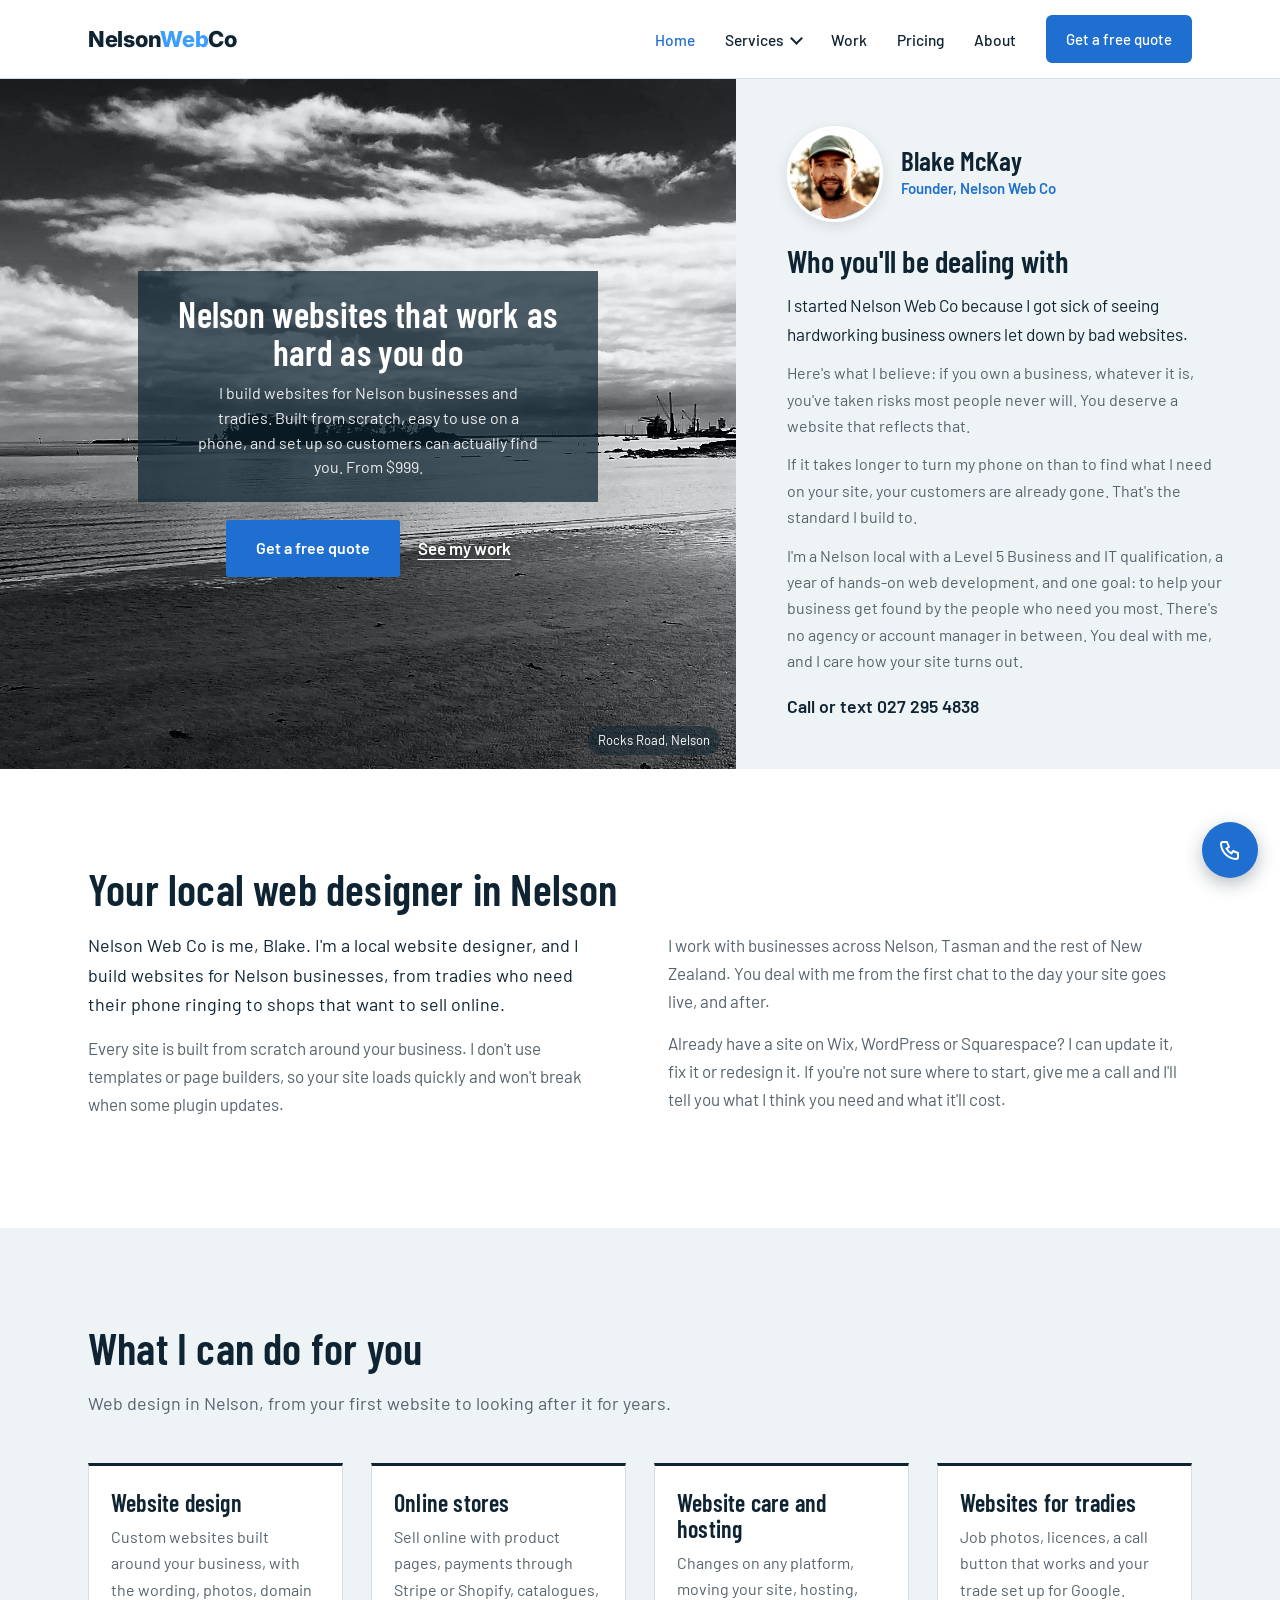
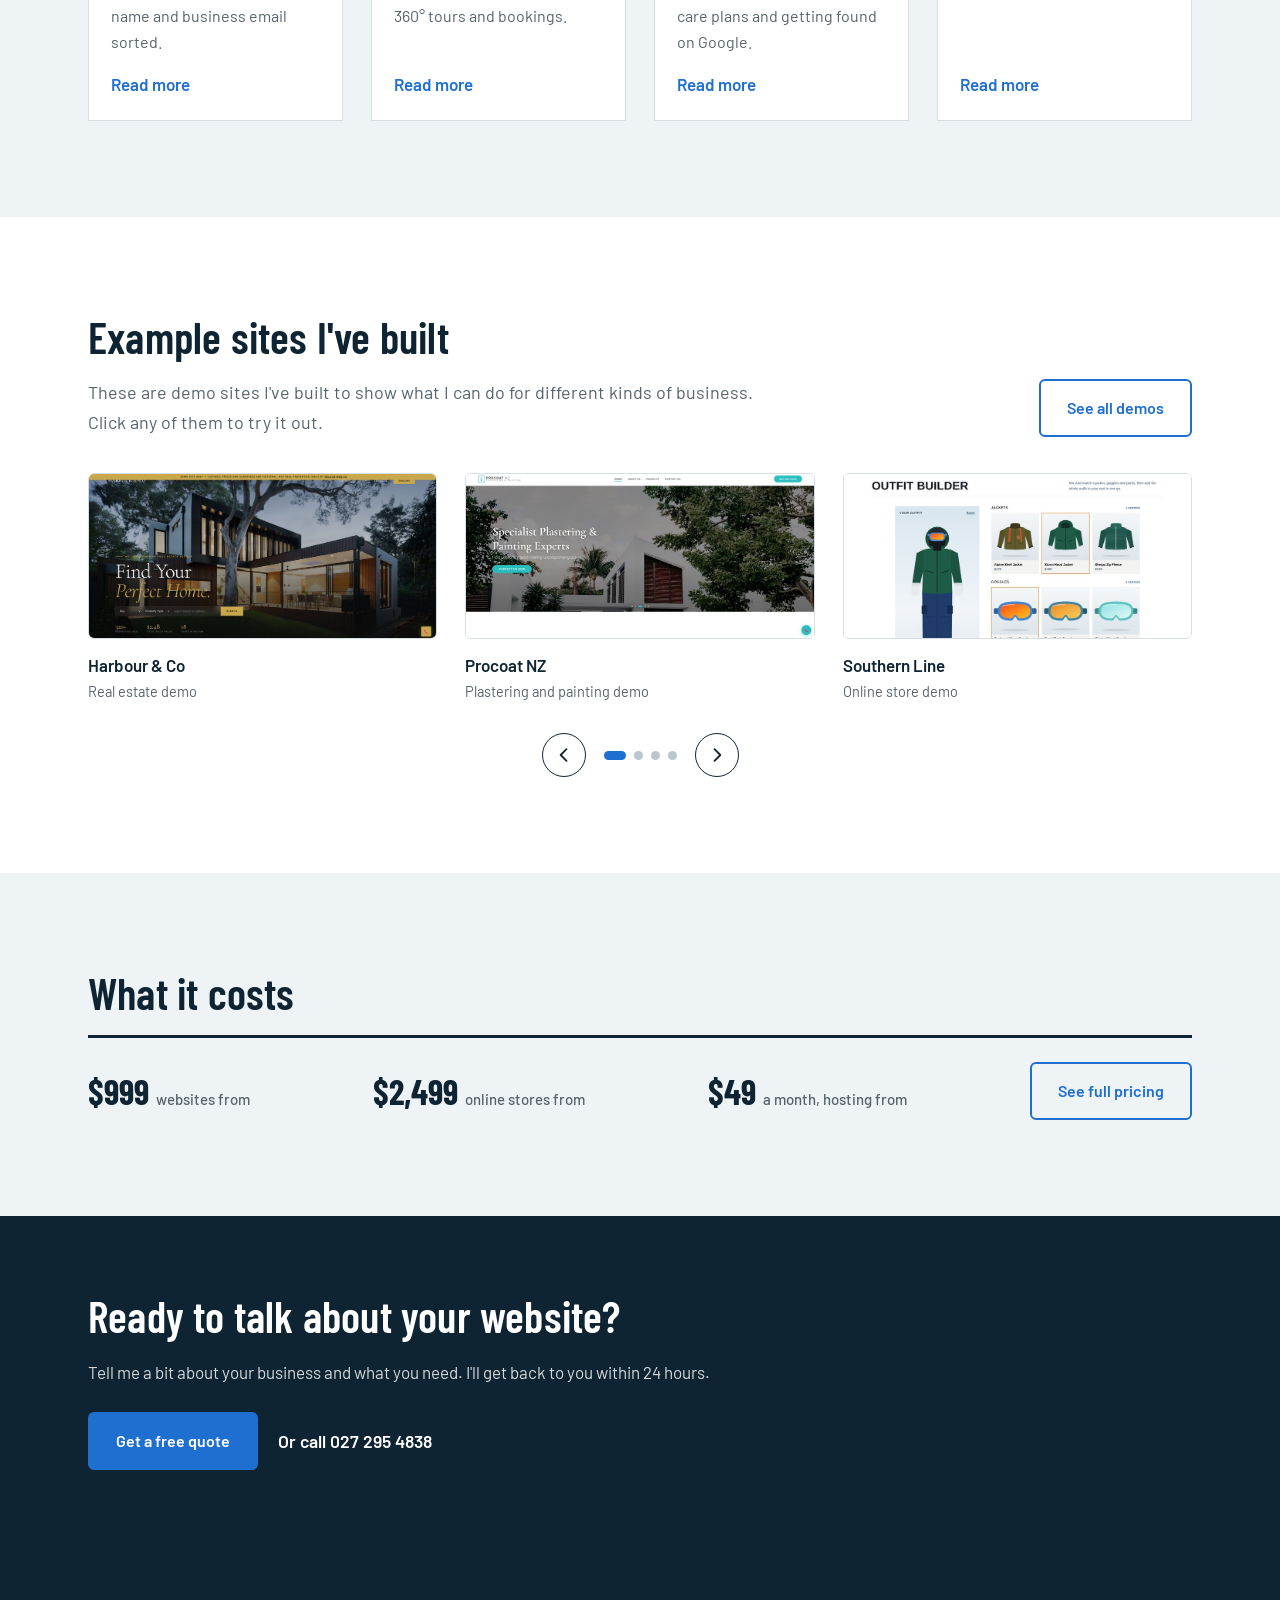
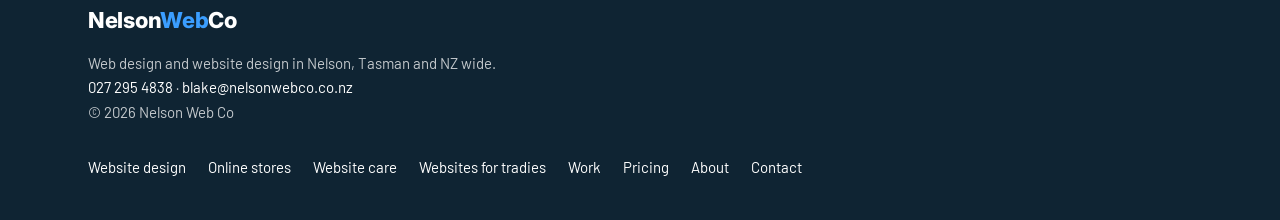
==== commit 20c4d987: "Add files via upload" ====
--- a/index.html
+++ b/index.html
@@ -3,7 +3,6 @@
 <head>
 <meta charset="UTF-8">
 <meta name="google-site-verification" content="HaGPNc2p8Zy20Klq8-xdVHNBs4ULUk2R-k86jiQSSO0" />
-<!-- Google tag (gtag.js) -->
 <script async src="https://www.googletagmanager.com/gtag/js?id=G-174FRW5CZJ"></script>
 <script>
   window.dataLayer = window.dataLayer || [];
@@ -13,209 +12,17 @@
 </script>
 <meta name="viewport" content="width=device-width, initial-scale=1.0">
 <title>Web Design Nelson | Website Designer Nelson NZ | Nelson Web Co</title>
-<meta name="description" content="Web design in Nelson, NZ. Nelson Web Co is a local website designer building fast, mobile-friendly websites for Nelson businesses and tradies, from $999." />
-<meta name="keywords" content="web designer Nelson, web design Nelson NZ, Nelson website design, Nelson websites, website builder Nelson, affordable web design Nelson, tradie websites Nelson NZ, small business websites Nelson" />
-<meta property="og:title" content="Web Design Nelson | Nelson Web Co" />
-<meta property="og:description" content="Web design in Nelson, NZ. A local website designer building fast, mobile-friendly websites for Nelson businesses and tradies, from $999." />
-<meta property="og:url" content="https://nelsonwebco.co.nz" />
-<meta property="og:type" content="website" />
-<style>
-  * { margin: 0; padding: 0; box-sizing: border-box; }
-  body { background: #080810; color: #fff; font-family: -apple-system, BlinkMacSystemFont, 'Segoe UI', sans-serif; overflow-x: hidden; }
-
-  /* NAV */
-  .nav { display: flex; justify-content: space-between; align-items: center; padding: 1.2rem 2.5rem; border-bottom: 1px solid rgba(255,255,255,0.08); background: rgba(8,8,16,0.95); position: sticky; top: 0; z-index: 100; backdrop-filter: blur(10px); }
-  .logo { font-size: 18px; font-weight: 700; color: #fff; letter-spacing: -0.3px; }
-  .logo span { color: #3b9eff; }
-  .nav-links { display: flex; gap: 2rem; }
-  .nav-links a { font-size: 13px; color: #fff; text-decoration: none; cursor: pointer; transition: color 0.2s; }
-  .nav-links a:hover { color: #3b9eff; }
-  .nav-cta { background: #3b9eff; color: #fff; border: none; padding: 9px 20px; border-radius: 6px; font-size: 13px; cursor: pointer; font-weight: 700; transition: background 0.2s; }
-  .nav-cta:hover { background: #2b8ef0; }
-
-  /* HERO */
-  .hero-wrapper { position: relative; min-height: 92vh; display: flex; align-items: center; overflow: hidden; }
-  @media (max-width: 768px) { .hero-wrapper { min-height: auto; } }
-  .hero-bg { position: absolute; inset: 0; background: linear-gradient(135deg, #080810 0%, #0d1628 40%, #080d1f 100%); }
-  .hero-grid { position: absolute; inset: 0; background-image: linear-gradient(rgba(59,158,255,0.04) 1px, transparent 1px), linear-gradient(90deg, rgba(59,158,255,0.04) 1px, transparent 1px); background-size: 60px 60px; }
-  .hero-glow { position: absolute; top: -200px; right: -200px; width: 700px; height: 700px; background: radial-gradient(circle, rgba(59,158,255,0.12) 0%, transparent 70%); pointer-events: none; }
-  .hero-glow-2 { position: absolute; bottom: -100px; left: -100px; width: 500px; height: 500px; background: radial-gradient(circle, rgba(59,158,255,0.06) 0%, transparent 70%); pointer-events: none; }
-  .hero-content { position: relative; z-index: 2; padding: 6rem 2.5rem 5rem; max-width: 780px; margin: 0 auto; text-align: center; }
-  @media (max-width: 768px) { .hero-content { padding: 1rem 1.5rem 2rem; } }
-  .badge { display: inline-flex; align-items: center; gap: 6px; background: rgba(59,158,255,0.1); border: 1px solid rgba(59,158,255,0.3); color: #3b9eff; font-size: 12px; padding: 5px 14px; border-radius: 20px; margin-bottom: 2rem; font-weight: 600; }
-  .badge-dot { width: 6px; height: 6px; background: #3b9eff; border-radius: 50%; animation: pulse 2s infinite; }
-  @keyframes pulse { 0%, 100% { opacity: 1; } 50% { opacity: 0.4; } }
-  .hero-content h1 { font-size: 58px; font-weight: 800; line-height: 1.08; color: #fff; margin-bottom: 1.4rem; letter-spacing: -2px; }
-  .hero-content h1 span { color: #3b9eff; }
-  .hero-content p { font-size: 17px; color: rgba(255,255,255,0.75); line-height: 1.8; max-width: 520px; margin: 0 auto 2.5rem auto; }
-  .hero-btns { display: flex; gap: 1rem; align-items: center; flex-wrap: wrap; justify-content: center; }
-  @media (max-width: 768px) { .hero-btns { flex-direction: column; width: 100%; } .hero-btns button { width: 100%; } }
-  .btn-primary { background: #3b9eff; color: #fff; border: none; padding: 14px 28px; border-radius: 8px; font-size: 15px; cursor: pointer; font-weight: 700; transition: all 0.2s; box-shadow: 0 0 30px rgba(59,158,255,0.3); }
-  .btn-primary:hover { background: #2b8ef0; transform: translateY(-1px); box-shadow: 0 0 40px rgba(59,158,255,0.5); }
-  .btn-secondary { background: transparent; color: #fff; border: 2px solid rgba(255,255,255,0.3); padding: 14px 28px; border-radius: 8px; font-size: 15px; cursor: pointer; font-weight: 700; transition: all 0.2s; }
-  .btn-secondary:hover { border-color: #fff; }
-  .hero-scroll { position: absolute; bottom: 2rem; left: 50%; transform: translateX(-50%); display: flex; flex-direction: column; align-items: center; gap: 8px; color: rgba(255,255,255,0.3); font-size: 11px; letter-spacing: 2px; text-transform: uppercase; }
-  .scroll-line { width: 1px; height: 40px; background: linear-gradient(to bottom, rgba(59,158,255,0.5), transparent); animation: scrolldown 2s infinite; }
-  @media (max-width: 768px) { .hero-scroll { display: none; } }
-  @keyframes scrolldown { 0% { transform: scaleY(0); transform-origin: top; } 50% { transform: scaleY(1); transform-origin: top; } 51% { transform: scaleY(1); transform-origin: bottom; } 100% { transform: scaleY(0); transform-origin: bottom; } }
-
-  /* STATS */
-  .stats { display: flex; gap: 0; border-top: 1px solid rgba(255,255,255,0.06); border-bottom: 1px solid rgba(255,255,255,0.06); background: rgba(255,255,255,0.02); }
-  .stat-item { flex: 1; padding: 2rem 2.5rem; border-right: 1px solid rgba(255,255,255,0.06); }
-  .stat-item:last-child { border-right: none; }
-  .stat-num { font-size: 28px; font-weight: 800; color: #fff; letter-spacing: -1px; }
-  .stat-num span { color: #3b9eff; }
-  .stat-label { font-size: 12px; color: rgba(255,255,255,0.5); margin-top: 4px; }
-
-  /* SECTIONS */
-  /* SCROLL REVEAL */
-  .from-left { opacity:0; transform:translateX(-40px); transition:opacity .7s ease, transform .7s ease; }
-  .from-right { opacity:0; transform:translateX(40px); transition:opacity .7s ease, transform .7s ease; }
-  .from-bottom { opacity:0; transform:translateY(30px); transition:opacity .6s ease, transform .6s ease; }
-  .from-left.visible, .from-right.visible, .from-bottom.visible { opacity:1; transform:none; }
-  .delay-1 { transition-delay:.1s; }
-  .delay-2 { transition-delay:.2s; }
-  .delay-3 { transition-delay:.3s; }
-  .delay-4 { transition-delay:.4s; }
-  .delay-5 { transition-delay:.5s; }
-  .section-label { font-size: 11px; color: #3b9eff; letter-spacing: 2px; text-transform: uppercase; margin-bottom: 1rem; font-weight: 700; }
-  .section h2 { font-size: 36px; font-weight: 800; color: #fff; margin-bottom: 0.8rem; letter-spacing: -1px; }
-  .section-sub { font-size: 15px; color: rgba(255,255,255,0.6); margin-bottom: 3rem; max-width: 500px; line-height: 1.7; }
-
-  /* SERVICES */
-  .services-grid { display: grid; grid-template-columns: repeat(4, 1fr); gap: 1px; background: rgba(255,255,255,0.06); border-radius: 16px; overflow: hidden; border: 1px solid rgba(255,255,255,0.06); }
-  .service-card { background: #0c0c18; padding: 2rem; display: flex; flex-direction: column; gap: 1rem; transition: background 0.2s; }
-  .service-card:hover { background: #0f0f20; }
-  .service-icon { width: 44px; height: 44px; background: rgba(59,158,255,0.1); border-radius: 10px; display: flex; align-items: center; justify-content: center; font-size: 22px; border: 1px solid rgba(59,158,255,0.2); }
-  .service-card h3 { font-size: 16px; font-weight: 700; color: #fff; }
-  .service-card p { font-size: 13px; color: rgba(255,255,255,0.65); line-height: 1.7; }
-  .service-price { font-size: 14px; color: #3b9eff; font-weight: 700; margin-top: auto; padding-top: 0.5rem; }
-
-  /* PRICING */
-  .pricing-grid { display: grid; grid-template-columns: repeat(3, 1fr); gap: 16px; margin-bottom: 3rem; }
-  .pricing-card { background: #0c0c18; border: 1px solid rgba(255,255,255,0.1); border-radius: 16px; padding: 2rem; display: flex; flex-direction: column; gap: 0.8rem; transition: all 0.2s; overflow: hidden; }
-  .pricing-card:hover { border-color: rgba(255,255,255,0.25); transform: translateY(-2px); }
-  .pricing-card.featured { border: 2px solid #3b9eff; background: rgba(59,158,255,0.05); position: relative; padding-top: 0; overflow: hidden; }
-  .pricing-badge { font-size: 11px; background: rgba(59,158,255,0.15); color: #3b9eff; padding: 4px 12px; border-radius: 20px; width: fit-content; margin-bottom: 0.4rem; font-weight: 700; letter-spacing: 0.5px; }
-  .pricing-card h3 { font-size: 16px; font-weight: 700; color: #fff; }
-  .pricing-amount { font-size: 30px; font-weight: 800; color: #fff; letter-spacing: -1px; }
-  .pricing-amount small { font-size: 14px; color: rgba(255,255,255,0.4); font-weight: 400; }
-  .pricing-features { list-style: none; display: flex; flex-direction: column; gap: 10px; margin: 1rem 0; }
-  .pricing-features li { font-size: 13px; color: rgba(255,255,255,0.85); display: flex; align-items: center; gap: 10px; }
-  .pricing-features li::before { content: "✓"; color: #3b9eff; font-weight: 800; font-size: 14px; }
-  .pricing-btn { margin-top: auto; background: transparent; border: 2px solid rgba(255,255,255,0.3); color: #fff; padding: 12px; border-radius: 10px; font-size: 14px; font-weight: 700; cursor: pointer; text-align: center; transition: all 0.2s; }
-  .pricing-preview { width: calc(100% + 4rem); margin-left: -2rem; margin-top: -2rem; height: 300px; overflow: hidden; position: relative; border-bottom: 1px solid rgba(255,255,255,0.08); margin-bottom: 1.2rem; border-radius: 16px 16px 0 0; }
-  .pricing-preview iframe { width: 200%; height: 200%; transform: scale(0.5); transform-origin: top left; pointer-events: none; border: none; }
-  .pricing-preview-img { width: 100%; height: 100%; object-fit: cover; object-position: center top; display: block; }
-  .pricing-preview-overlay { position: absolute; inset: 0; background: transparent; cursor: pointer; }
-  .pricing-demo-btn { display: block; text-align: center; font-size: 12px; color: #3b9eff; font-weight: 600; text-decoration: none; padding: 6px; border: 1px solid rgba(59,158,255,0.3); border-radius: 8px; margin-bottom: 0.8rem; transition: all 0.2s; }
-  .pricing-demo-btn:hover { background: rgba(59,158,255,0.1); }
-   .tier-diff {
-    display: block;
-    text-align: center;
-    font-size: 12px;
-    color: rgba(255,255,255,0.5);
-    letter-spacing: 0.3px;
-    margin: -0.4rem 0 0.8rem;
-  }
-  .tier-diff strong { color: #3b9eff; font-weight: 700; }
-  .pricing-btn:hover { border-color: #3b9eff; color: #3b9eff; }
-  .pricing-btn.featured-btn { background: #3b9eff; border-color: #3b9eff; color: #fff; box-shadow: 0 0 20px rgba(59,158,255,0.3); }
-  .pricing-btn.featured-btn:hover { background: #2b8ef0; }
-
-  /* DIVIDERS */
-  .divider-label { display: flex; align-items: center; gap: 1rem; margin-bottom: 2rem; }
-  .divider-label span { font-size: 13px; color: rgba(255,255,255,0.5); white-space: nowrap; font-weight: 600; }
-  .divider-line { flex: 1; height: 1px; background: rgba(255,255,255,0.08); }
-
-  /* MODS */
-  .mods-grid { display: grid; grid-template-columns: repeat(3, 1fr); gap: 16px; margin-bottom: 3rem; }
-  .mod-card { background: #0c0c18; border: 1px solid rgba(255,255,255,0.1); border-radius: 16px; padding: 1.8rem; display: flex; flex-direction: column; gap: 0.8rem; transition: all 0.2s; }
-  .mod-card:hover { border-color: rgba(255,255,255,0.25); transform: translateY(-2px); }
-  .mod-card h3 { font-size: 15px; font-weight: 700; color: #fff; }
-  .mod-card p { font-size: 13px; color: rgba(255,255,255,0.65); line-height: 1.7; }
-  .mod-price { font-size: 15px; color: #3b9eff; font-weight: 700; margin-top: 0.5rem; }
-
-  /* MAINTENANCE */
-  .maint-grid { display: grid; grid-template-columns: repeat(3, 1fr); gap: 16px; }
-  .maint-card { background: #0c0c18; border: 1px solid rgba(255,255,255,0.1); border-radius: 16px; padding: 1.8rem; display: flex; flex-direction: column; gap: 0.8rem; transition: all 0.2s; }
-  .maint-card:hover { border-color: rgba(255,255,255,0.25); transform: translateY(-2px); }
-  .maint-card h3 { font-size: 15px; font-weight: 700; color: #fff; }
-  .maint-features { list-style: none; display: flex; flex-direction: column; gap: 8px; margin: 0.4rem 0; }
-  .maint-features li { font-size: 13px; color: rgba(255,255,255,0.85); display: flex; align-items: center; gap: 10px; }
-  .maint-features li::before { content: "✓"; color: #3b9eff; font-weight: 800; }
-  .maint-price { font-size: 18px; color: #3b9eff; font-weight: 700; margin-top: auto; padding-top: 0.5rem; }
-  .rebrand-note { font-size: 13px; color: rgba(255,255,255,0.6); margin-bottom: 3rem; }
-  .rebrand-note a { color: #3b9eff; text-decoration: none; font-weight: 700; }
-
-  /* PORTFOLIO */
-  .portfolio-grid { display: grid; grid-template-columns: repeat(3, 1fr); gap: 16px; }
-  .portfolio-card { background: #0c0c18; border: 1px solid rgba(255,255,255,0.1); border-radius: 16px; padding: 2rem; display: flex; flex-direction: column; gap: 1rem; transition: all 0.2s; }
-  .portfolio-card:hover { border-color: #3b9eff; transform: translateY(-2px); }
-  .portfolio-placeholder { border-style: dashed; }
-  .portfolio-tag { font-size: 11px; background: rgba(59,158,255,0.15); color: #3b9eff; padding: 4px 12px; border-radius: 20px; width: fit-content; font-weight: 700; }
-  .portfolio-card h3 { font-size: 18px; font-weight: 700; color: #fff; }
-  .portfolio-card p { font-size: 13px; color: rgba(255,255,255,0.65); line-height: 1.7; }
-  .portfolio-tech { display: flex; gap: 8px; flex-wrap: wrap; }
-  .portfolio-tech span { font-size: 11px; color: #3b9eff; border: 1px solid rgba(59,158,255,0.3); padding: 4px 12px; border-radius: 20px; font-weight: 600; }
-  .portfolio-btn { margin-top: auto; background: #3b9eff; color: #fff; border: none; padding: 12px 20px; border-radius: 10px; font-size: 13px; font-weight: 700; cursor: pointer; text-decoration: none; display: inline-block; width: fit-content; transition: all 0.2s; box-shadow: 0 0 20px rgba(59,158,255,0.2); }
-  .portfolio-btn:hover { background: #2b8ef0; transform: translateY(-1px); }
-
-  /* ABOUT */
-  .about-wrapper { background: linear-gradient(135deg, #0c0c18 0%, #0d1628 100%); border-radius: 20px; padding: 3rem; border: 1px solid rgba(255,255,255,0.06); }
-  .about-grid { display: grid; grid-template-columns: 1fr 1fr; gap: 3rem; align-items: center; }
-  .about-text p { font-size: 15px; color: rgba(255,255,255,0.8); line-height: 1.9; margin-bottom: 1.2rem; }
-  .about-pills { display: flex; flex-wrap: wrap; gap: 8px; margin-top: 1.5rem; }
-  .pill { font-size: 12px; color: rgba(255,255,255,0.7); border: 1px solid rgba(255,255,255,0.15); padding: 6px 14px; border-radius: 20px; transition: all 0.2s; }
-  .pill:hover { border-color: #3b9eff; color: #3b9eff; }
-  .about-card { background: rgba(255,255,255,0.03); border: 1px solid rgba(255,255,255,0.08); border-radius: 16px; padding: 2rem; display: flex; flex-direction: column; gap: 1.2rem; }
-  .about-avatar { width: 60px; height: 60px; border-radius: 50%; background: linear-gradient(135deg, rgba(59,158,255,0.3), rgba(59,158,255,0.1)); display: flex; align-items: center; justify-content: center; font-size: 24px; font-weight: 800; color: #3b9eff; border: 2px solid rgba(59,158,255,0.3); }
-  .about-name { font-size: 18px; font-weight: 700; color: #fff; }
-  .about-role { font-size: 12px; color: rgba(255,255,255,0.4); margin-top: 2px; letter-spacing: 0.5px; text-transform: uppercase; }
-  .about-quote { font-size: 14px; color: rgba(255,255,255,0.75); line-height: 1.8; font-style: italic; border-left: 3px solid #3b9eff; padding-left: 1.2rem; }
-
-  /* CONTACT */
-  .contact-section { padding: 5rem 2.5rem; background: linear-gradient(135deg, #0a0a14 0%, #0d1020 100%); border-top: 1px solid rgba(255,255,255,0.06); }
-  .contact-inner { max-width: 560px; }
-  .contact-inner h2 { font-size: 36px; font-weight: 800; color: #fff; margin-bottom: 0.6rem; letter-spacing: -1px; }
-  .contact-inner p { font-size: 15px; color: rgba(255,255,255,0.6); margin-bottom: 2.5rem; line-height: 1.7; }
-  .form-group { display: flex; flex-direction: column; gap: 8px; margin-bottom: 1.2rem; }
-  .form-group label { font-size: 13px; color: rgba(255,255,255,0.8); font-weight: 700; }
-  .form-group input, .form-group textarea, .form-group select { background: rgba(255,255,255,0.04); border: 1px solid rgba(255,255,255,0.12); border-radius: 10px; padding: 12px 16px; color: #fff; font-size: 14px; font-family: inherit; outline: none; width: 100%; transition: border-color 0.2s; }
-  .form-group input:focus, .form-group textarea:focus, .form-group select:focus { border-color: #3b9eff; }
-  .form-group input::placeholder, .form-group textarea::placeholder { color: rgba(255,255,255,0.25); }
-  .form-group textarea { height: 120px; resize: none; }
-  .form-group select option { background: #0c0c18; color: #fff; }
-  .submit-btn { background: #3b9eff; color: #fff; border: none; padding: 14px 32px; border-radius: 10px; font-size: 15px; cursor: pointer; font-weight: 700; margin-top: 0.5rem; transition: all 0.2s; box-shadow: 0 0 30px rgba(59,158,255,0.3); }
-  .submit-btn:hover { background: #2b8ef0; transform: translateY(-1px); box-shadow: 0 0 40px rgba(59,158,255,0.5); }
-
-  /* FOOTER */
-  .footer { padding: 2rem 2.5rem; border-top: 1px solid rgba(255,255,255,0.06); display: flex; justify-content: space-between; align-items: center; }
-  .footer-logo { font-size: 16px; color: #fff; font-weight: 700; }
-  .footer-logo span { color: #3b9eff; }
-  .footer-copy { font-size: 12px; color: rgba(255,255,255,0.3); }
-
-  /* MOBILE */
-  @media (max-width: 768px) {
-    .hero-content h1 { font-size: 36px; }
-    .nav-links { display: none; }
-    .stats { flex-wrap: wrap; }
-    .stat-item { min-width: 45%; border-right: none; border-bottom: 1px solid rgba(255,255,255,0.06); }
-    .services-grid { grid-template-columns: 1fr 1fr; }
-    .pricing-grid { grid-template-columns: 1fr; }
-    .mods-grid { grid-template-columns: 1fr; }
-    .maint-grid { grid-template-columns: 1fr; }
-    .portfolio-grid { grid-template-columns: 1fr; }
-    .about-grid { grid-template-columns: 1fr; }
-    .about-wrapper { padding: 2rem; }
-    .footer { flex-direction: column; gap: 1rem; text-align: center; }
-  }
-  .service-icon{color:#3b9eff;font-size:0;}
-  .service-icon svg{width:22px;height:22px;}
-  .float-call{color:#fff;}
-  .float-call svg{vertical-align:middle;margin-top:-3px;}
-</style>
+<meta name="description" content="Web design in Nelson, NZ. Nelson Web Co is a local website designer building fast, mobile-friendly websites for Nelson businesses and tradies, from $999.">
+<meta property="og:title" content="Web Design Nelson | Website Designer Nelson NZ | Nelson Web Co">
+<meta property="og:description" content="Web design in Nelson, NZ. Nelson Web Co is a local website designer building fast, mobile-friendly websites for Nelson businesses and tradies, from $999.">
+<meta property="og:type" content="website">
+<meta property="og:url" content="https://nelsonwebco.co.nz/">
+<meta property="og:image" content="https://nelsonwebco.co.nz/images/hero-tahuna.jpg">
 <link rel="canonical" href="https://nelsonwebco.co.nz/" />
+<link rel="preconnect" href="https://fonts.googleapis.com">
+<link rel="preconnect" href="https://fonts.gstatic.com" crossorigin>
+<link href="https://fonts.googleapis.com/css2?family=Barlow+Condensed:wght@500;600;700&family=Barlow:wght@400;500;600&family=Inter:wght@800&display=swap" rel="stylesheet">
+<link rel="stylesheet" href="styles.css">
 <script type="application/ld+json">
 {
  "@context": "https://schema.org",
@@ -225,614 +32,165 @@
  "url": "https://nelsonwebco.co.nz",
  "telephone": "+64272954838",
  "email": "blake@nelsonwebco.co.nz",
- "founder": {
-  "@type": "Person",
-  "name": "Blake McKay"
- },
- "address": {
-  "@type": "PostalAddress",
-  "addressLocality": "Nelson",
-  "addressRegion": "Nelson",
-  "addressCountry": "NZ"
- },
- "areaServed": [
-  {
-   "@type": "City",
-   "name": "Nelson"
-  },
-  {
-   "@type": "AdministrativeArea",
-   "name": "Tasman"
-  },
-  {
-   "@type": "Country",
-   "name": "New Zealand"
-  }
- ],
+ "founder": {"@type": "Person", "name": "Blake McKay"},
+ "address": {"@type": "PostalAddress", "addressLocality": "Nelson", "addressRegion": "Nelson", "addressCountry": "NZ"},
+ "areaServed": [{"@type": "City", "name": "Nelson"}, {"@type": "AdministrativeArea", "name": "Tasman"}, {"@type": "Country", "name": "New Zealand"}],
  "priceRange": "$$",
- "knowsAbout": [
-  "Web design",
-  "Website development",
-  "SEO",
-  "E-commerce websites"
- ]
+ "knowsAbout": ["Web design", "Website development", "SEO", "E-commerce websites"]
 }
 </script>
 </head>
 <body>
-<div id="top"></div>
 
-<style>
-  .hamburger { display: none; flex-direction: column; gap: 5px; cursor: pointer; padding: 4px; background: none; border: none; }
-  .hamburger span { width: 24px; height: 2px; background: #fff; border-radius: 2px; transition: all 0.3s; display: block; }
-  .mobile-menu { display: none; position: fixed; top: 0; left: 0; right: 0; bottom: 0; background: rgba(8,8,16,0.98); z-index: 200; flex-direction: column; align-items: center; justify-content: center; gap: 2rem; }
-  .mobile-menu.open { display: flex; }
-  .mobile-menu a { font-size: 24px; color: #fff; text-decoration: none; font-weight: 700; }
-  .mobile-menu a:hover { color: #3b9eff; }
-  .mobile-close { position: absolute; top: 1.5rem; right: 1.5rem; background: none; border: none; color: #fff; font-size: 28px; cursor: pointer; }
-  .float-call { display: none; position: fixed !important; bottom: 140px; right: 20px; width: 54px; height: 54px; background: #3b9eff; border-radius: 50%; align-items: center; justify-content: center; font-size: 22px; box-shadow: 0 4px 20px rgba(59,158,255,0.5); z-index: 9999; text-decoration: none; }
-  .scroll-top { position:fixed; bottom:26px; right:26px; z-index:200; width:44px; height:44px; border-radius:50%; background:#3b9eff; color:#fff; display:flex; align-items:center; justify-content:center; font-size:1rem; text-decoration:none; box-shadow:0 4px 14px rgba(59,158,255,0.4); opacity:0; pointer-events:none; transition:opacity .2s, transform .2s; }
-  .scroll-top.visible { opacity:1; pointer-events:all; }
-  .scroll-top:hover { transform:translateY(-3px); }
-  .float-top { display: none; position: fixed !important; bottom: 75px; right: 20px; width: 54px; height: 54px; background: rgba(255,255,255,0.1); border: 1px solid rgba(255,255,255,0.2); border-radius: 50%; align-items: center; justify-content: center; font-size: 20px; cursor: pointer; z-index: 9999; color: #fff; text-decoration: none !important; }
-  @media (max-width: 768px) {
-    .float-call { display: block; line-height: 54px; text-align: center; }
-    .float-top { display: block; line-height: 54px; text-align: center; }
-  }
-  @media (max-width: 768px) {
-    .hamburger { display: flex; }
-    .nav-cta { display: none; }
-  }
-</style>
+<header class="nav solid" id="nav">
+  <div class="wrap">
+    <a href="index.html" class="logo" aria-label="Nelson Web Co home">Nelson<span>Web</span>Co</a>
+    <button class="menu-btn" id="menuBtn" aria-label="Open menu" aria-expanded="false">
+      <svg width="26" height="26" viewBox="0 0 24 24" fill="none" stroke="currentColor" stroke-width="2" stroke-linecap="round"><path d="M4 7h16M4 12h16M4 17h16"/></svg>
+    </button>
+    <ul class="nav-links" id="navLinks">
+      <li><a href="index.html" aria-current="page">Home</a></li>
+      <li class="has-sub"><a href="web-design-nelson.html" class="sub-toggle">Services</a>
+        <ul class="sub">
+          <li><a href="web-design-nelson.html">Website design</a></li>
+          <li><a href="online-stores-nelson.html">Online stores</a></li>
+          <li><a href="website-care-nelson.html">Website care and hosting</a></li>
+          <li><a href="web-design-for-tradies-nelson.html">Websites for tradies</a></li>
+        </ul>
+      </li>
+      <li><a href="demos.html">Work</a></li>
+      <li><a href="pricing.html">Pricing</a></li>
+      <li><a href="about.html">About</a></li>
+      <li><a href="contact.html" class="btn">Get a free quote</a></li>
+    </ul>
+  </div>
+</header>
 
-<nav class="nav">
-  <div class="logo">Nelson<span>Web</span>Co</div>
-  <div class="nav-links">
-    <a href="#services">Services</a>
-    <a href="#pricing">Pricing</a>
-    <a href="demos.html">Demos</a>
-    <a href="#about">About</a>
-    <a href="#contact">Contact</a>
-  </div>
-  <button class="nav-cta" onclick="document.getElementById('contact').scrollIntoView({behavior:'smooth'})">Get a free quote</button>
-  <button class="hamburger" onclick="document.getElementById('mobileMenu').classList.add('open')">
-    <span></span><span></span><span></span>
-  </button>
-</nav>
-
-<div class="mobile-menu" id="mobileMenu">
-  <button class="mobile-close" onclick="document.getElementById('mobileMenu').classList.remove('open')">✕</button>
-  <a href="#services" onclick="document.getElementById('mobileMenu').classList.remove('open')">Services</a>
-  <a href="#pricing" onclick="document.getElementById('mobileMenu').classList.remove('open')">Pricing</a>
-  <a href="demos.html" onclick="document.getElementById('mobileMenu').classList.remove('open')">Demos</a>
-  <a href="#about" onclick="document.getElementById('mobileMenu').classList.remove('open')">About</a>
-  <a href="#contact" onclick="document.getElementById('mobileMenu').classList.remove('open')">Contact</a>
+<main>
+<div class="hero">
+  <figure class="hero-photo" aria-label="The beach along Rocks Road, Nelson, looking out to Haulashore Island">
+    <figcaption>Rocks Road, Nelson</figcaption>
+    <div class="hero-overlay">
+      <div class="hero-box">
+        <h1>Nelson websites that work as hard as you do</h1>
+        <p>I build websites for Nelson businesses and tradies. Built from scratch, easy to use on a phone, and set up so customers can actually find you. From $999.</p>
+      </div>
+      <div class="hero-actions">
+        <a href="contact.html" class="btn">Get a free quote</a>
+        <a href="#work" class="more">See my work</a>
+      </div>
+    </div>
+  </figure>
+  <aside class="hero-about" id="about" aria-label="About Blake">
+    <div class="who">
+      <img src="images/blake.jpg" alt="Blake McKay, founder of Nelson Web Co">
+      <strong>Blake McKay</strong>
+      <span>Founder, Nelson Web Co</span>
+    </div>
+    <h2>Who you'll be dealing with</h2>
+    <p class="first">I started Nelson Web Co because I got sick of seeing hardworking business owners let down by bad websites.</p>
+    <p>Here's what I believe: if you own a business, whatever it is, you've taken risks most people never will. You deserve a website that reflects that.</p>
+    <p>If it takes longer to turn my phone on than to find what I need on your site, your customers are already gone. That's the standard I build to.</p>
+    <p>I'm a Nelson local with a Level 5 Business and IT qualification, a year of hands-on web development, and one goal: to help your business get found by the people who need you most. There's no agency or account manager in between. You deal with me, and I care how your site turns out.</p>
+    <a href="tel:0272954838" class="call">Call or text 027 295 4838</a>
+  </aside>
 </div>
 
-<a class="float-call" href="tel:0272954838" aria-label="Call Blake"><svg viewBox="0 0 24 24" width="22" height="22" fill="none" stroke="currentColor" stroke-width="1.8" stroke-linecap="round" stroke-linejoin="round" aria-hidden="true"><path d="M5 4h4l2 5-2.5 1.5a11 11 0 0 0 5 5L15 13l5 2v4a2 2 0 0 1-2 2A16 16 0 0 1 3 6a2 2 0 0 1 2-2z"/></svg></a>
-<a class="float-top" href="#top" style="text-decoration:none;color:#fff;">↑</a>
-
-<div class="hero-wrapper">
-  <div class="hero-bg"></div>
-  <div class="hero-grid"></div>
-  <div class="hero-glow"></div>
-  <div class="hero-glow-2"></div>
-  <div class="hero-content">
-    <div style="width:100%;text-align:center;margin-bottom:1.5rem;">
-      <div style="display:inline-flex;align-items:center;gap:8px;background:#1e90ff;color:#fff;font-size:13px;padding:8px 22px;border-radius:30px;font-weight:700;box-shadow:0 0 20px rgba(30,144,255,0.4);">Flexible payment options available. No need to pay it all upfront</div>
-    </div>
-    <div class="badge"><div class="badge-dot"></div> Nelson based, NZ wide</div>
-    <h1>Nelson websites that work<br>as hard as <span>you do</span></h1>
-    <p>I build websites for Nelson businesses and tradies. Built from scratch, easy to use on a phone, and set up so customers can actually find you. From $999 NZD.</p>
-    <div class="hero-btns">
-      <button class="btn-primary" onclick="document.getElementById('contact').scrollIntoView({behavior:'smooth'})">Get a free quote</button>
-      <button class="btn-secondary" onclick="document.getElementById('pricing').scrollIntoView({behavior:'smooth'})">View pricing</button>
-    </div>
-  </div>
-  <div class="hero-scroll"><div class="scroll-line"></div>scroll</div>
-</div>
-
-<div class="stats">
-  <div class="stat-item from-bottom delay-1"><div class="stat-num">3<span>sec</span></div><div class="stat-label">First impression window</div></div>
-  <div class="stat-item from-bottom delay-2"><div class="stat-num">80<span>%</span></div><div class="stat-label">Of searches happen on mobile</div></div>
-  <div class="stat-item from-bottom delay-3"><div class="stat-num">$999</div><div class="stat-label">Starting price, no hidden fees</div></div>
-  <div class="stat-item from-bottom delay-4"><div class="stat-num">100<span>%</span></div><div class="stat-label">NZ wide</div></div>
-</div>
-
-<div class="section" id="services">
-  <div class="section-label from-left">Web design in Nelson</div>
-  <h2 class="from-left delay-1">Everything your business needs online</h2>
-  <p class="section-sub from-left delay-2">Looking for a Nelson website that actually brings in work? I'm a local website designer offering web design in Nelson and across Tasman. Simple packages, transparent pricing, no surprises.</p>
-  <div class="services-grid">
-    <div class="service-card from-bottom delay-1">
-      <div class="service-icon"><svg viewBox="0 0 24 24" width="22" height="22" fill="none" stroke="currentColor" stroke-width="1.8" stroke-linecap="round" stroke-linejoin="round" aria-hidden="true"><rect x="3" y="4" width="18" height="12" rx="2"/><path d="M8 20h8M12 16v4"/></svg></div>
-      <h3>New websites</h3>
-      <p>Built from scratch, mobile-friendly, performance optimised and ready to bring in customers from day one.</p>
-      <p style="margin-top:8px;"><a href="web-design-for-tradies-nelson.html" style="font-size:13px;color:#3b9eff;text-decoration:none;font-weight:600;">Tradie? See what a site built for your trade includes →</a></p>
-    </div>
-    <div class="service-card from-bottom delay-2">
-      <div class="service-icon"><svg viewBox="0 0 24 24" width="22" height="22" fill="none" stroke="currentColor" stroke-width="1.8" stroke-linecap="round" stroke-linejoin="round" aria-hidden="true"><path d="M4 20h4L19 9l-4-4L4 16v4z"/><path d="M14 6l4 4"/></svg></div>
-      <h3>Existing sites</h3>
-      <p>Got a site that needs a tidy up? From small tweaks to a full overhaul, get in touch and I'll give you a free quote.</p>
-    </div>
-    <div class="service-card from-bottom delay-3">
-      <div class="service-icon"><svg viewBox="0 0 24 24" width="22" height="22" fill="none" stroke="currentColor" stroke-width="1.8" stroke-linecap="round" stroke-linejoin="round" aria-hidden="true"><path d="M14.7 6.3a4 4 0 0 0-5.4 5.2L4 16.8V20h3.2l5.3-5.3a4 4 0 0 0 5.2-5.4l-2.5 2.5-2.5-.5-.5-2.5z"/></svg></div>
-      <h3>Maintenance</h3>
-      <p>Keep your site fresh and running smoothly with monthly updates, fixes and support.</p>
-    </div>
-    <div class="service-card from-bottom delay-4">
-      <div class="service-icon"><svg viewBox="0 0 24 24" width="22" height="22" fill="none" stroke="currentColor" stroke-width="1.8" stroke-linecap="round" stroke-linejoin="round" aria-hidden="true"><circle cx="11" cy="11" r="6"/><path d="M20 20l-4.5-4.5"/></svg></div>
-      <h3>SEO Setup</h3>
-      <p>Every site comes with the SEO basics: page titles, descriptions, image text and submitting it to Google, so people can actually find you.</p>
-    </div>
-  </div>
-</div>
-<!-- ================= WORK STRIP ================= -->
-<section class="nwc-work" id="work">
-  <div class="nwc-work__head">
-    <p class="nwc-work__eyebrow from-left">Demos</p>
-    <h2 class="nwc-work__title from-left delay-1">What I can build for you</h2>
-    <p class="nwc-work__sub from-left delay-2">Built from scratch to show what's possible. Each one's a different style, so click through and see what suits your business.</p>
-  </div>
-
-  <div class="nwc-work__viewport">
-    <div class="nwc-work__track" id="nwcTrack"></div>
-  </div>
-
-  <p class="nwc-work__more"><a href="demos.html">See all demos &rarr;</a></p>
-</section>
-
-<style>
-.nwc-work {
-  --nwc-bg: #080810;
-  --nwc-accent: #3b9eff;
-  --nwc-text: #ffffff;
-  --nwc-muted: #8b97a6;
-  --nwc-card-border: rgba(255,255,255,0.1);
-  background: var(--nwc-bg);
-  padding: 88px 0;
-  overflow: hidden;
-}
-.nwc-work__head { max-width: 1100px; margin: 0 auto 40px; padding: 0 24px; }
-.nwc-work__eyebrow { color: var(--nwc-accent); font-size: 13px; letter-spacing: .1em; text-transform: uppercase; margin: 0 0 10px; font-weight: 600; }
-.nwc-work__title { color: var(--nwc-text); font-size: clamp(28px, 5vw, 42px); font-weight: 600; line-height: 1.15; margin: 0 0 12px; letter-spacing: -.02em; }
-.nwc-work__sub { color: var(--nwc-muted); font-size: 17px; line-height: 1.5; margin: 0; max-width: 52ch; }
-.nwc-work__viewport { position: relative; width: 100%; overflow: hidden; -webkit-mask-image: linear-gradient(90deg, transparent, #000 6%, #000 94%, transparent); mask-image: linear-gradient(90deg, transparent, #000 6%, #000 94%, transparent); }
-.nwc-work__track { display: flex; gap: 20px; width: max-content; animation: nwc-scroll var(--nwc-duration, 40s) linear infinite; }
-.nwc-work__viewport:hover .nwc-work__track,
-.nwc-work__track:focus-within { animation-play-state: paused; }
-@keyframes nwc-scroll { from { transform: translateX(0); } to { transform: translateX(calc(-1 * var(--nwc-shift, 0px))); } }
-.nwc-card { position: relative; flex: 0 0 auto; width: 400px; border-radius: 14px; overflow: hidden; border: 1px solid var(--nwc-card-border); background: #131c28; text-decoration: none; display: block; transition: transform .3s ease, border-color .3s ease; }
-.nwc-card:hover, .nwc-card:focus-visible { transform: translateY(-6px); border-color: var(--nwc-accent); }
-.nwc-card:focus-visible { outline: 2px solid var(--nwc-accent); outline-offset: 3px; }
-.nwc-card__shot { display: block; width: 100%; height: 190px; object-fit: cover; object-position: top center; background: #1b2532; }
-.nwc-card__bar { display: flex; align-items: center; justify-content: space-between; gap: 12px; padding: 14px 16px; }
-.nwc-card__name { color: var(--nwc-text); font-size: 15px; font-weight: 600; }
-.nwc-card__view { color: var(--nwc-accent); font-size: 13px; font-weight: 600; white-space: nowrap; opacity: 0; transform: translateX(-4px); transition: opacity .3s ease, transform .3s ease; }
-.nwc-card:hover .nwc-card__view, .nwc-card:focus-visible .nwc-card__view { opacity: 1; transform: translateX(0); }
-.nwc-work__more { max-width: 1100px; margin: 36px auto 0; padding: 0 24px; }
-.nwc-work__more a { color: var(--nwc-accent); font-size: 15px; font-weight: 600; text-decoration: none; }
-.nwc-work__more a:hover { text-decoration: underline; }
-@media (max-width: 640px) {
-  .nwc-work { padding: 64px 0; }
-  .nwc-card { width: 300px; }
-  .nwc-card__shot { height: 143px; }
-}
-@media (prefers-reduced-motion: reduce) {
-  .nwc-work__track { animation: none; }
-  .nwc-work__viewport { overflow-x: auto; }
-}
-</style>
-
-<script>
-(function () {
-  // ---- EDIT THIS LIST ----
-  var DEMOS = [
-{ name: 'Harbour & Co · Real Estate', url: 'demos.html', shot: 'images/work/harbour-and-co.jpg' },
-    { name: 'Nelson Legal',               url: 'demos.html', shot: 'images/work/nelson-legal.jpg' },
-    { name: 'Anchor & Bloom · Café',      url: 'demos.html', shot: 'images/work/anchor-and-bloom.jpg' },
-    { name: 'The Garden Crew',            url: 'demos.html', shot: 'images/work/garden-crew.jpg' },
-    { name: 'Procoat NZ · Plastering',    url: 'demos.html', shot: 'images/work/procoat-nz.jpg' },
-    { name: 'Southern Line · Ecommerce',  url: 'demos.html', shot: 'images/work/southern-line.jpg' },
-  ];
-  var SECONDS_PER_CARD = 6;
-  // ------------------------
-
-  var track = document.getElementById('nwcTrack');
-  if (!track) return;
-
-  function card(d) {
-    var a = document.createElement('a');
-    a.className = 'nwc-card';
-    a.href = d.url;
-    a.rel = 'noopener';
-    a.setAttribute('aria-label', 'View the ' + d.name + ' demo site');
-    var img = document.createElement('img');
-    img.className = 'nwc-card__shot';
-    img.src = d.shot;
-    img.alt = 'Screenshot of the ' + d.name + ' website';
-    img.loading = 'lazy';
-    var bar = document.createElement('div');
-    bar.className = 'nwc-card__bar';
-    bar.innerHTML = '<span class="nwc-card__name"></span><span class="nwc-card__view">View live &rarr;</span>';
-    bar.querySelector('.nwc-card__name').textContent = d.name;
-    a.appendChild(img);
-    a.appendChild(bar);
-    return a;
-  }
-
-  DEMOS.forEach(function (d) { track.appendChild(card(d)); });
-  DEMOS.forEach(function (d) {
-    var clone = card(d);
-    clone.setAttribute('aria-hidden', 'true');
-    clone.tabIndex = -1;
-    track.appendChild(clone);
-  });
-
-  requestAnimationFrame(function () {
-    var first = track.children[0];
-    if (!first) return;
-    var shift = (first.getBoundingClientRect().width + 20) * DEMOS.length;
-    var section = track.closest('.nwc-work');
-    section.style.setProperty('--nwc-shift', shift + 'px');
-    section.style.setProperty('--nwc-duration', (DEMOS.length * SECONDS_PER_CARD) + 's');
-  });
-})();
-</script>
-<!-- =============== END WORK STRIP =============== -->
-<div class="section" id="pricing" style="padding-top: 0;">
-  <div class="section-label from-left">Pricing</div>
-  <h2 class="from-left delay-1">Honest pricing, no hidden costs</h2>
-  <p class="section-sub from-left delay-2">Whether you need a new site, a fix-up or ongoing support, there's an option for you.</p>
-  <p class="section-sub from-left delay-2" style="margin-top:-1.2rem;font-size:14px;color:rgba(255,255,255,0.55);">Flexible payment options available. Get in touch and we'll work out what suits you.</p>
-
-  <div class="divider-label from-bottom"><div class="divider-line"></div><span>New websites</span><div class="divider-line"></div></div>
-  <div class="pricing-grid">
-    <div class="pricing-card featured from-bottom delay-1">
-      <div class="pricing-preview from-bottom">
-        <iframe src="https://south-build-premium.vercel.app" scrolling="no" loading="lazy"></iframe>
-        <a href="https://south-build-premium.vercel.app" target="_blank" class="pricing-preview-overlay"></a>
-        <div class="pricing-badge" style="position:absolute;top:12px;left:12px;z-index:2;">Most popular</div>
+<section>
+  <div class="wrap">
+    <h2>Your local web designer in Nelson</h2>
+    <div class="home-intro">
+      <div>
+        <p class="lead">Nelson Web Co is me, Blake. I'm a local website designer, and I build websites for Nelson businesses, from tradies who need their phone ringing to shops that want to sell online.</p>
+        <p>Every site is built from scratch around your business. I don't use templates or page builders, so your site loads quickly and won't break when some plugin updates.</p>
       </div>
-      <a href="demos.html" class="pricing-demo-btn">See what your website could look like →</a>
-      <span class="tier-diff"><strong>Built for your business</strong> · mobile friendly</span>
-      <h3>Business Website</h3>
-      <div class="pricing-amount">From $999 <small>NZD</small></div>
-      <ul class="pricing-features">
-        <li>Up to 4–5 pages</li>
-        <li>Mobile friendly</li>
-        <li>Contact form</li>
-        <li>Photo gallery</li>
-        <li>Custom branding</li>
-        <li>SEO setup</li>
-      </ul>
-      <div class="pricing-btn featured-btn" onclick="document.getElementById('contact').scrollIntoView({behavior:'smooth'})">Get started</div>
-    </div>
-    <div class="pricing-card from-bottom delay-2">
-      <div class="pricing-preview from-bottom">
-        <img src="images/work/southern-line-preview.jpg" alt="Southern Line e-commerce demo, outfit builder" class="pricing-preview-img" loading="lazy">
-        <a href="https://southern-line-site-ecommerce.vercel.app/" target="_blank" class="pricing-preview-overlay"></a>
-      </div>
-      <a href="https://southern-line-site-ecommerce.vercel.app/" target="_blank" class="pricing-demo-btn">Preview live demo →</a>
-      <span class="tier-diff"><strong>E-commerce</strong> · cart · outfit builder</span>
-      <h3>Online Store</h3>
-      <div class="pricing-amount">From $2,499 <small>NZD</small></div>
-      <ul class="pricing-features">
-        <li>Product pages & categories</li>
-        <li>Shopping cart & checkout</li>
-        <li>Mobile friendly</li>
-        <li>Custom features, like an outfit builder</li>
-        <li>SEO setup</li>
-      </ul>
-      <div class="pricing-btn" onclick="document.getElementById('contact').scrollIntoView({behavior:'smooth'})">Get started</div>
-    </div>
-    <div class="pricing-card from-bottom delay-3">
-      <div class="pricing-preview from-bottom">
-        <iframe src="https://luxury-hotel-tour-website.vercel.app/" scrolling="no" loading="lazy"></iframe>
-        <a href="https://luxury-hotel-tour-website.vercel.app/" target="_blank" class="pricing-preview-overlay"></a>
-      </div>
-      <a href="https://luxury-hotel-tour-website.vercel.app/" target="_blank" class="pricing-demo-btn">Preview live demo →</a>
-      <span class="tier-diff"><strong>360° tour</strong> · custom tools</span>
-      <h3>Custom Build</h3>
-      <div class="pricing-amount">Let's talk <small></small></div>
-      <ul class="pricing-features">
-        <li>Booking systems</li>
-        <li>360° virtual tours</li>
-        <li>Custom tools, like a wheel visualiser</li>
-        <li>Larger multi-page builds</li>
-        <li>Tailored to your business</li>
-      </ul>
-      <div class="pricing-btn" onclick="document.getElementById('contact').scrollIntoView({behavior:'smooth'})">Get a quote</div>
-    </div>
-  </div>
-
-  <div class="divider-label from-bottom"><div class="divider-line"></div><span>Already have a site?</span><div class="divider-line"></div></div>
-  <div class="mods-grid">
-    <div class="mod-card">
-      <div class="service-icon"><svg viewBox="0 0 24 24" width="22" height="22" fill="none" stroke="currentColor" stroke-width="1.8" stroke-linecap="round" stroke-linejoin="round" aria-hidden="true"><path d="M4 6h10M18 6h2M4 12h4M12 12h8M4 18h12M20 18h0"/><circle cx="16" cy="6" r="2"/><circle cx="10" cy="12" r="2"/><circle cx="18" cy="18" r="2"/></svg></div>
-      <h3>Small fixes</h3>
-      <p>Text updates, image swaps, colour changes and minor layout tweaks.</p>
-      <div class="mod-price" style="cursor:pointer;" onclick="document.getElementById('contact').scrollIntoView({behavior:'smooth'})">Send me the details</div>
-    </div>
-    <div class="mod-card">
-      <div class="service-icon"><svg viewBox="0 0 24 24" width="22" height="22" fill="none" stroke="currentColor" stroke-width="1.8" stroke-linecap="round" stroke-linejoin="round" aria-hidden="true"><rect x="3" y="4" width="18" height="16" rx="2"/><path d="M3 9h18M9 9v11"/></svg></div>
-      <h3>Page overhaul</h3>
-      <p>Overhaul of your existing single page site with improved layout, content and modern styling.</p>
-      <div class="mod-price" style="cursor:pointer;" onclick="document.getElementById('contact').scrollIntoView({behavior:'smooth'})">Show me the page</div>
-    </div>
-    <div class="mod-card">
-      <div class="service-icon"><svg viewBox="0 0 24 24" width="22" height="22" fill="none" stroke="currentColor" stroke-width="1.8" stroke-linecap="round" stroke-linejoin="round" aria-hidden="true"><path d="M20 12a8 8 0 1 1-2.3-5.7L20 8.6"/><path d="M20 4v4.6h-4.6"/></svg></div>
-      <h3>Full redesign</h3>
-      <p>Complete visual overhaul of your existing site. Same content, brand new look.</p>
-      <div class="mod-price" style="cursor:pointer;" onclick="document.getElementById('contact').scrollIntoView({behavior:'smooth'})">Let's talk about it</div>
-    </div>
-  </div>
-  <p class="rebrand-note">Every existing site is different. Get in touch and I'll give you an honest price within 24 hours.</p>
-
-  <div class="divider-label from-bottom"><div class="divider-line"></div><span>Ongoing maintenance</span><div class="divider-line"></div></div>
-  <div class="maint-grid">
-    <div class="maint-card from-bottom delay-1">
-      <div class="service-icon"><svg viewBox="0 0 24 24" width="22" height="22" fill="none" stroke="currentColor" stroke-width="1.8" stroke-linecap="round" stroke-linejoin="round" aria-hidden="true"><rect x="3" y="4" width="18" height="7" rx="2"/><rect x="3" y="13" width="18" height="7" rx="2"/><path d="M7 7.5h.01M7 16.5h.01"/></svg></div>
-      <h3>Hosting</h3>
-      <ul class="maint-features">
-        <li>Fast, secure hosting (https)</li>
-        <li>Every version saved &amp; restorable</li>
-        <li>No plugins to patch or update</li>
-        <li>Required to keep your site live</li>
-        <li>New or existing sites welcome</li>
-        <li>Changes charged at $75/hour</li>
-      </ul>
-      <div class="maint-price" style="cursor:pointer;" onclick="document.getElementById('contact').scrollIntoView({behavior:'smooth'})">$49/month</div>
-    </div>
-    <div class="maint-card">
-      <div class="service-icon"><svg viewBox="0 0 24 24" width="22" height="22" fill="none" stroke="currentColor" stroke-width="1.8" stroke-linecap="round" stroke-linejoin="round" aria-hidden="true"><path d="M12 3l7 3v6c0 4.4-3 7.7-7 9-4-1.3-7-4.6-7-9V6l7-3z"/></svg></div>
-      <h3>Care</h3>
-      <ul class="maint-features">
-        <li>Everything in Hosting</li>
-        <li>Up to 30 mins of changes/month (doesn't roll over)</li>
-        <li>Text, photo &amp; small tweaks</li>
-        <li>Priority over Hosting-only</li>
-        <li>Email support</li>
-      </ul>
-      <div class="maint-price" style="cursor:pointer;" onclick="document.getElementById('contact').scrollIntoView({behavior:'smooth'})">$79/month</div>
-    </div>
-    <div class="maint-card from-bottom delay-2">
-      <div class="service-icon"><svg viewBox="0 0 24 24" width="22" height="22" fill="none" stroke="currentColor" stroke-width="1.8" stroke-linecap="round" stroke-linejoin="round" aria-hidden="true"><path d="M12 3l7 3v6c0 4.4-3 7.7-7 9-4-1.3-7-4.6-7-9V6l7-3z"/><path d="M9 12l2 2 4-4"/></svg></div>
-      <h3>Care Plus</h3>
-      <ul class="maint-features">
-        <li>Everything in Care</li>
-        <li>Unlimited small changes (fair use)</li>
-        <li>Monthly check of your whole site, including your contact form</li>
-        <li>Upkeep for online stores &amp; custom features</li>
-        <li>First in line for fixes</li>
-      </ul>
-      <div class="maint-price" style="cursor:pointer;" onclick="document.getElementById('contact').scrollIntoView({behavior:'smooth'})">$129/month</div>
-    </div>
-  </div>
-  <div class="small-changes from-bottom" style="max-width:860px;margin:1.6rem auto 2rem;padding:1.2rem 1.6rem;border:1px solid rgba(255,255,255,0.08);border-radius:14px;background:rgba(255,255,255,0.02);font-size:13px;line-height:1.65;color:rgba(255,255,255,0.75);">
-    <div style="font-weight:700;color:#fff;margin-bottom:.5rem;">What counts as a small change?</div>
-    <div><strong style="color:#3b9eff;">Small (included in Care Plus):</strong> updating text, prices, opening hours or contact details; swapping or adding photos; adding a product; fixing a broken link or image. Roughly anything that takes under 15 minutes.</div>
-    <div style="margin-top:.4rem;"><strong style="color:#3b9eff;">Bigger work (quoted first):</strong> new pages, new features, new sections or redesigns. I'll always let you know before starting if something counts as bigger work, so there are no surprise bills.</div>
-    <div style="margin-top:.4rem;color:rgba(255,255,255,0.55);">Small changes are unlimited within reason, handled one at a time, usually within 2–3 working days. Urgent issues, like your site or contact form not working, are looked at within 24 hours. Extra work on any plan is $75/hour, billed in 15-minute increments.</div>
-  </div>
-</div>
-
-<div style="margin: 0 2.5rem 3rem; background: linear-gradient(135deg, rgba(59,158,255,0.12), rgba(59,158,255,0.04)); border: 1px solid rgba(59,158,255,0.35); border-radius: 14px; padding: 1.2rem 1.8rem; display: flex; align-items: center; gap: 1.2rem;">
-  <div style="width: 42px; height: 42px; background: rgba(59,158,255,0.15); border-radius: 10px; display: flex; align-items: center; justify-content: center; font-size: 20px; flex-shrink: 0;"><svg viewBox="0 0 24 24" width="20" height="20" fill="none" stroke="currentColor" stroke-width="1.8" stroke-linecap="round" stroke-linejoin="round" aria-hidden="true"><rect x="4" y="11" width="16" height="10" rx="2"/><path d="M8 11V7a4 4 0 0 1 7.5-2"/></svg></div>
-  <div>
-    <div style="font-size: 13px; font-weight: 700; color: #3b9eff; margin-bottom: 4px; text-transform: uppercase; letter-spacing: 1px;">No Lock-In</div>
-    <div style="font-size: 13px; color: #fff; line-height: 1.6;">Hosting and support plans have <strong style="color: #3b9eff;">no fixed term</strong>, so you can cancel anytime with 30 days' notice. Your website is yours either way, so you're never stuck.</div>
-  </div>
-</div>
-
-<div class="section" id="about" style="padding-top: 0;">
-  <div class="section-label">About</div>
-  <h2>Local, honest, straight to the point</h2>
-  <p class="section-sub">No big agency, no outsourcing. Just a Nelson website designer who actually cares.</p>
-  <div class="about-wrapper">
-    <div class="about-grid">
-      <div class="about-text">
-        <p>I started Nelson Web Co because I got sick of seeing hardworking business owners being let down by bad websites.</p>
-        <p>Here's what I believe: if you own a business, whatever it is, you've taken risks most people never will. You deserve a website that reflects that.</p>
-        <p>If it takes longer to turn my phone on than to find what I need on your site, your customers are already gone. That's the standard I build to. Based in Nelson, I work with local businesses across Nelson Tasman to build websites that actually work.</p>
-        <p>I'm a Nelson local with a Level 5 Business and IT qualification, a year of hands-on web development, and one goal: to help your business get found by the people who need you most.</p>
-        <p>No big agency. No account managers. Just me, fully invested in your result.</p>
-        <div class="about-pills">
-          <div class="pill">Nelson based</div>
-          <div class="pill">Fast turnaround</div>
-          <div class="pill">Transparent pricing</div>
-          <div class="pill">Mobile first</div>
-          <div class="pill">Cancel anytime</div>
-        </div>
-      </div>
-      <div class="about-card">
-        <div class="about-avatar" style="width:200px;height:200px;border-radius:50%;overflow:hidden;padding:0;border:2px solid rgba(59,158,255,0.3);"><img src="[data-uri]" style="width:100%;height:100%;object-fit:cover;object-position:center center;" /></div>
-        <div>
-          <div class="about-name">Blake</div>
-          <div class="about-role">Founder, Nelson Web Co</div>
-        </div>
-        <div class="about-quote">"If you own a business, regardless of what it is, you've taken risks most people never will. You deserve a website that reflects that."</div>
+      <div>
+        <p>I work with businesses across Nelson, Tasman and the rest of New Zealand. You deal with me from the first chat to the day your site goes live, and after.</p>
+        <p>Already have a site on Wix, WordPress or Squarespace? I can update it, fix it or redesign it. If you're not sure where to start, give me a call and I'll tell you what I think you need and what it'll cost.</p>
       </div>
     </div>
   </div>
-</div>
+</section>
 
-<div class="contact-section" id="contact">
-  <div class="contact-inner from-left">
-    <div class="section-label">Contact</div>
-    <h2>Let's build something great</h2>
-    <p>Tell me a bit about your business and what you need. I'll get back to you within 24 hours.</p>
-    <form id="contactForm">
-      <input type="hidden" name="access_key" value="f69facb4-c9a8-493f-a469-3c5edebd75f5" />
-      <input type="hidden" name="subject" value="New enquiry from Nelson Web Co" />
-      <div class="form-group"><label>Your name</label><input type="text" name="name" placeholder="e.g. Sarah Williams" required /></div>
-      <div class="form-group"><label>Email address</label><input type="email" name="email" placeholder="e.g. sarah@example.com" required /></div>
-      <div class="form-group"><label>Business name</label><input type="text" name="business" placeholder="e.g. Nelson Plumbing Co" /></div>
-      <div class="form-group"><label>What do you need?</label>
-        <select name="service">
-          <option>New website (from $999)</option>
-          <option>Online store (from $2,499)</option>
-          <option>Custom / large project</option>
-          <option>Redesign existing site</option>
-          <option>Small fixes</option>
-          <option>Monthly maintenance</option>
-          <option>Not sure yet</option>
-        </select>
+<section class="mist" id="services">
+  <div class="wrap">
+    <h2>What I can do for you</h2>
+    <p class="lead">Web design in Nelson, from your first website to looking after it for years.</p>
+    <div class="svc-links">
+      <a class="svc-link" href="web-design-nelson.html"><h3>Website design</h3><p>Custom websites built around your business, with the wording, photos, domain name and business email sorted.</p><span>Read more</span></a>
+      <a class="svc-link" href="online-stores-nelson.html"><h3>Online stores</h3><p>Sell online with product pages, payments through Stripe or Shopify, catalogues, 360° tours and bookings.</p><span>Read more</span></a>
+      <a class="svc-link" href="website-care-nelson.html"><h3>Website care and hosting</h3><p>Changes on any platform, moving your site, hosting, care plans and getting found on Google.</p><span>Read more</span></a>
+      <a class="svc-link" href="web-design-for-tradies-nelson.html"><h3>Websites for tradies</h3><p>Job photos, licences, a call button that works and your trade set up for Google.</p><span>Read more</span></a>
+    </div>
+  </div>
+</section>
+
+<section id="work">
+  <div class="wrap">
+    <div class="work-head">
+      <div>
+        <h2>Example sites I've built</h2>
+        <p class="lead">These are demo sites I've built to show what I can do for different kinds of business. Click any of them to try it out.</p>
       </div>
-      <div class="form-group"><label>Tell me more</label><textarea name="message" placeholder="What does your business do? Any ideas for the site?"></textarea></div>
-      <button type="submit" class="submit-btn" id="submitBtn">Send message</button>
-      <div id="formMsg" style="margin-top:1rem;font-size:14px;display:none;"></div>
-    </form>
+      <a href="demos.html" class="btn line">See all demos</a>
+    </div>
+    <div class="carousel" aria-roledescription="carousel" aria-label="Example sites I've built">
+      <div class="track" id="workTrack" tabindex="0">
+        <figure class="slide"><a href="https://harbor-co.vercel.app/" target="_blank" rel="noopener"><img src="images/work/harbour-and-co.jpg" alt="Harbour and Co real estate website" loading="lazy"></a><figcaption>Harbour &amp; Co<small>Real estate demo</small></figcaption></figure>
+        <figure class="slide"><a href="https://pro-coat-nz.vercel.app" target="_blank" rel="noopener"><img src="images/work/procoat-nz.jpg" alt="Procoat NZ plastering website" loading="lazy"></a><figcaption>Procoat NZ<small>Plastering and painting demo</small></figcaption></figure>
+        <figure class="slide"><a href="https://southern-line-site-ecommerce.vercel.app/" target="_blank" rel="noopener"><img src="images/work/southern-line.jpg" alt="Southern Line online store" loading="lazy"></a><figcaption>Southern Line<small>Online store demo</small></figcaption></figure>
+        <figure class="slide"><a href="https://anchor-bloom.vercel.app/" target="_blank" rel="noopener"><img src="images/work/anchor-and-bloom.jpg" alt="Anchor and Bloom cafe website" loading="lazy"></a><figcaption>Anchor &amp; Bloom<small>Café demo</small></figcaption></figure>
+        <figure class="slide"><a href="https://nelson-legal.vercel.app/" target="_blank" rel="noopener"><img src="images/work/nelson-legal.jpg" alt="Nelson Legal law firm website" loading="lazy"></a><figcaption>Nelson Legal<small>Law firm demo</small></figcaption></figure>
+        <figure class="slide"><a href="https://the-garden-crew.vercel.app" target="_blank" rel="noopener"><img src="images/work/garden-crew.jpg" alt="The Garden Crew gardening website" loading="lazy"></a><figcaption>The Garden Crew<small>Gardening demo</small></figcaption></figure>
+      </div>
+      <div class="car-controls">
+        <button class="car-btn" id="carPrev" aria-label="Previous site"><svg width="20" height="20" viewBox="0 0 24 24" fill="none" stroke="currentColor" stroke-width="2.2" stroke-linecap="round" stroke-linejoin="round"><path d="M15 5l-7 7 7 7"/></svg></button>
+        <div class="dots" id="carDots"></div>
+        <button class="car-btn" id="carNext" aria-label="Next site"><svg width="20" height="20" viewBox="0 0 24 24" fill="none" stroke="currentColor" stroke-width="2.2" stroke-linecap="round" stroke-linejoin="round"><path d="M9 5l7 7-7 7"/></svg></button>
+      </div>
+    </div>
   </div>
-</div>
+</section>
 
-<script>
-document.getElementById('contactForm').addEventListener('submit', async function(e) {
-  e.preventDefault();
-  const btn = document.getElementById('submitBtn');
-  const msg = document.getElementById('formMsg');
-  btn.textContent = 'Sending...';
-  btn.disabled = true;
-  const formData = new FormData(this);
-  const response = await fetch('https://api.web3forms.com/submit', {
-    method: 'POST',
-    body: formData
-  });
-  const data = await response.json();
-  if (data.success) {
-    msg.style.color = '#3b9eff';
-    msg.textContent = '✅ Message sent! I\'ll be in touch within 24 hours.';
-    msg.style.display = 'block';
-    this.reset();
-    btn.textContent = 'Send message';
-    btn.disabled = false;
-  } else {
-    msg.style.color = '#ff4444';
-    msg.textContent = '❌ Something went wrong. Please try again or email blake@nelsonwebco.co.nz';
-    msg.style.display = 'block';
-    btn.textContent = 'Send message';
-    btn.disabled = false;
-  }
-});
-</script>
+<section class="mist">
+  <div class="wrap">
+    <h2>What it costs</h2>
+    <div class="price-strip">
+      <div class="big">$999 <small>websites from</small></div>
+      <div class="big">$2,499 <small>online stores from</small></div>
+      <div class="big">$49 <small>a month, hosting from</small></div>
+      <a href="pricing.html" class="btn line">See full pricing</a>
+    </div>
+  </div>
+</section>
 
-<div class="footer">
-  <div class="footer-logo">Nelson<span>Web</span>Co</div>
-  <div class="footer-copy">Web design &amp; website design in Nelson, Tasman and NZ wide.<br>© 2026 Nelson Web Co. All rights reserved.</div>
-</div>
+  <section class="cta-band">
+    <div class="wrap">
+      <h2>Ready to talk about your website?</h2>
+      <p>Tell me a bit about your business and what you need. I'll get back to you within 24 hours.</p>
+      <div class="actions"><a href="contact.html" class="btn">Get a free quote</a><a href="tel:0272954838" class="phone-link">Or call 027 295 4838</a></div>
+    </div>
+  </section>
+</main>
 
-<a class="scroll-top" id="scrollTop" href="#top">↑</a>
+<footer>
+  <div class="wrap">
+    <div>
+      <a href="index.html" class="logo">Nelson<span>Web</span>Co</a>
+      <p style="margin-top:12px;">Web design and website design in Nelson, Tasman and NZ wide.<br><a href="tel:0272954838">027 295 4838</a> · <a href="mailto:blake@nelsonwebco.co.nz">blake@nelsonwebco.co.nz</a><br>© <span id="yr">2026</span> Nelson Web Co</p>
+    </div>
+    <nav aria-label="Footer">
+      <a href="web-design-nelson.html">Website design</a><a href="online-stores-nelson.html">Online stores</a><a href="website-care-nelson.html">Website care</a><a href="web-design-for-tradies-nelson.html">Websites for tradies</a><a href="demos.html">Work</a><a href="pricing.html">Pricing</a><a href="about.html">About</a><a href="contact.html">Contact</a>
+    </nav>
+  </div>
+</footer>
 
-<script>
-  window.addEventListener('scroll', function(){
-    const btn = document.getElementById('scrollTop');
-    if(window.scrollY > 400){ btn.classList.add('visible'); }
-    else { btn.classList.remove('visible'); }
-  });
-
-  const animEls = document.querySelectorAll('.from-left, .from-right, .from-bottom');
-  const observer = new IntersectionObserver((entries) => {
-    entries.forEach(e => {
-      if(e.isIntersecting){ e.target.classList.add('visible'); }
-      else { e.target.classList.remove('visible'); }
-    });
-  }, { threshold: 0.1 });
-  animEls.forEach(el => observer.observe(el));
-</script>
-<!-- ============= FLOWING CODE BACKGROUND ============= -->
-<style>
-#nwcCodeCanvas { position: absolute; inset: 0; z-index: 1; pointer-events: none; }
-.nwc-hero-veil { position: absolute; inset: 0; z-index: 1; pointer-events: none;
-  background: radial-gradient(ellipse 620px 340px at 50% 50%, rgba(8,8,16,.92) 0%, rgba(8,8,16,.75) 42%, transparent 78%); }
-.hero-content { z-index: 2; }
-</style>
-
-<script>
-(function () {
-  var wrap = document.querySelector('.hero-wrapper');
-  if (!wrap) return;
-  if (window.matchMedia('(prefers-reduced-motion: reduce)').matches) return;
-
-  // ---- TUNE THESE ----
-  var STRENGTH = 2;     // visibility of the code
-  var COUNT    = 22;    // how many lines on screen at once
-  var SNIPPETS = [
-    'const site = build(client);',
-    'if (mobile) { optimise(); }',
-    'export default function Hero() {',
-    '.hero { display: flex; }',
-    'return <Layout>{children}</Layout>;',
-    'await deploy(project);',
-    'npm run build',
-    'git commit -m "ship it"',
-    'function contact(form) {',
-    '@media (max-width: 768px) {',
-    'document.querySelector(".cta")',
-    'body { background: #080810; }',
-    'fetch("/api/enquiry")',
-    'let leads = getEnquiries();'
-  ];
-  // --------------------
-
-  var canvas = document.createElement('canvas');
-  canvas.id = 'nwcCodeCanvas';
-  var veil = document.createElement('div');
-  veil.className = 'nwc-hero-veil';
-
-  var content = wrap.querySelector('.hero-content');
-  wrap.insertBefore(canvas, content);
-  wrap.insertBefore(veil, content);
-
-  var ctx = canvas.getContext('2d');
-  var lines = [], W = 0, H = 0;
-
-  function size() {
-    var dpr = Math.min(window.devicePixelRatio || 1, 2);
-    W = wrap.offsetWidth;
-    H = wrap.offsetHeight;
-    canvas.width = W * dpr;
-    canvas.height = H * dpr;
-    canvas.style.width = W + 'px';
-    canvas.style.height = H + 'px';
-    ctx.setTransform(dpr, 0, 0, dpr, 0, 0);
-
-    lines = [];
-    for (var i = 0; i < COUNT; i++) {
-      lines.push({
-        text: SNIPPETS[Math.floor(Math.random() * SNIPPETS.length)],
-        x: Math.random() * W,
-        y: Math.random() * H,
-        speed: 0.12 + Math.random() * 0.3,
-        alpha: 0.05 + Math.random() * 0.13
-      });
-    }
-  }
-
-  function draw() {
-    ctx.clearRect(0, 0, W, H);
-    ctx.font = '14px ui-monospace, Menlo, Consolas, monospace';
-    for (var i = 0; i < lines.length; i++) {
-      var l = lines[i];
-      ctx.fillStyle = 'rgba(59,158,255,' + Math.min(l.alpha * STRENGTH, 0.9) + ')';
-      ctx.fillText(l.text, l.x, l.y);
-      l.y -= l.speed;
-      if (l.y < -20) {
-        l.y = H + 20;
-        l.x = Math.random() * W;
-        l.text = SNIPPETS[Math.floor(Math.random() * SNIPPETS.length)];
-        l.alpha = 0.05 + Math.random() * 0.13;
-      }
-    }
-    requestAnimationFrame(draw);
-  }
-
-  window.addEventListener('resize', size);
-  size();
-  draw();
-})();
-</script>
-<!-- =========== END FLOWING CODE BACKGROUND =========== -->
+<button class="top-btn" id="topBtn" aria-label="Back to top">
+  <svg width="22" height="22" viewBox="0 0 24 24" fill="none" stroke="currentColor" stroke-width="2.2" stroke-linecap="round" stroke-linejoin="round"><path d="M12 19V5M5 12l7-7 7 7"/></svg>
+</button>
+<a class="call-fab" href="tel:0272954838" aria-label="Call Blake">
+  <svg width="24" height="24" viewBox="0 0 24 24" fill="none" stroke="currentColor" stroke-width="2" stroke-linecap="round" stroke-linejoin="round"><path d="M5 4h4l2 5-2.5 1.5a11 11 0 0 0 5 5L15 13l5 2v4a2 2 0 0 1-2 2A16 16 0 0 1 3 6a2 2 0 0 1 2-2z"/></svg>
+</a>
+<script src="site.js"></script>
 </body>
 </html>
-
-
--- a/styles.css
+++ b/styles.css
@@ -0,0 +1,365 @@
+/* ---------- Colours & type ---------- */
+  :root{
+    --navy:#0F2433;      /* harbour navy: text, footer */
+    --mist:#EEF3F5;      /* sea mist: alternate sections */
+    --white:#FFFFFF;
+    --stone:#56636C;     /* boulder grey: secondary text */
+    --rule:#D6DEE3;      /* lines */
+    --blue:#1F6FD1;      /* buttons & links on light backgrounds */
+    --blue-dark:#185BB0;
+    --logo-blue:#3B9EFF; /* logo only */
+    --head:'Barlow Condensed', 'Arial Narrow', sans-serif;
+    --body:'Barlow', 'Segoe UI', Arial, sans-serif;
+    --wrap:1160px;
+  }
+  *{margin:0;padding:0;box-sizing:border-box;}
+  html{scroll-behavior:smooth;}
+  body{font-family:var(--body);font-size:17px;line-height:1.65;color:var(--navy);background:var(--white);-webkit-font-smoothing:antialiased;}
+  img{max-width:100%;display:block;}
+  a{color:var(--blue);}
+  a:focus-visible,button:focus-visible,input:focus-visible,select:focus-visible,textarea:focus-visible{outline:3px solid var(--logo-blue);outline-offset:3px;}
+  .wrap{max-width:var(--wrap);margin:0 auto;padding:0 28px;}
+  h1,h2,h3{font-family:var(--head);font-weight:600;line-height:1.08;letter-spacing:.2px;}
+  h2{font-size:clamp(2rem,3.6vw,2.75rem);margin-bottom:18px;}
+  h3{font-size:1.45rem;margin-bottom:8px;}
+  p{max-width:68ch;}
+  .lead{font-size:1.12rem;color:var(--stone);}
+  section{padding:96px 0;}
+  section,#about{scroll-margin-top:78px;}
+  .mist{background:var(--mist);}
+
+  /* ---------- Logo (unchanged wordmark) ---------- */
+  .logo{font-family:'Inter',Arial,sans-serif;font-weight:800;font-size:22px;letter-spacing:-.3px;text-decoration:none;color:#fff;white-space:nowrap;}
+  .logo span{color:var(--logo-blue);}
+
+  /* ---------- Nav ---------- */
+  .nav{position:fixed;top:0;left:0;right:0;z-index:50;transition:background .25s,box-shadow .25s;}
+  .nav .wrap{display:flex;align-items:center;justify-content:space-between;height:78px;}
+  .nav-links{display:flex;align-items:center;gap:30px;list-style:none;}
+  .nav-links a{color:#fff;text-decoration:none;font-weight:500;font-size:15.5px;}
+  .nav-links a:hover{color:#cfe3ff;}
+  .nav-links .btn{padding:10px 18px;font-size:15px;}
+  .nav.solid{background:#fff;box-shadow:0 1px 0 var(--rule);}
+  .nav.solid .logo{color:var(--navy);}
+  .nav.solid .nav-links a{color:var(--navy);}
+  .nav.solid .nav-links a:hover{color:var(--blue);}
+  .nav.solid .nav-links a.btn{color:#fff;}
+  .menu-btn{display:none;background:none;border:0;color:#fff;cursor:pointer;padding:8px;}
+  .nav.solid .menu-btn{color:var(--navy);}
+
+  /* ---------- Buttons ---------- */
+  .btn{display:inline-block;background:var(--blue);color:#fff;text-decoration:none;font-weight:600;padding:14px 26px;border-radius:6px;border:2px solid var(--blue);font-family:var(--body);font-size:16px;cursor:pointer;transition:background .2s,border-color .2s;}
+  .btn:hover{background:var(--blue-dark);border-color:var(--blue-dark);}
+  .btn.ghost{background:transparent;border-color:rgba(255,255,255,.85);color:#fff;}
+  .btn.ghost:hover{background:rgba(255,255,255,.12);}
+  .btn.line{background:transparent;color:var(--blue);border-color:var(--blue);}
+  .btn.line:hover{background:var(--blue);color:#fff;}
+
+  /* ---------- Hero (split: photo with headline | about Blake) ---------- */
+  .hero{display:grid;grid-template-columns:1.15fr .85fr;min-height:62vh;padding-top:78px;background:var(--white);}
+  .hero-photo{position:relative;display:flex;align-items:center;justify-content:center;min-height:500px;margin:0;color:#fff;padding:56px clamp(20px,4vw,56px);
+    background:#2b3338 url('images/hero-tahuna.jpg') center 50%/cover no-repeat;}
+  .hero-photo::before{content:"";position:absolute;inset:0;background:rgba(15,36,51,.06);}
+  .hero-overlay{position:relative;display:flex;flex-direction:column;align-items:center;text-align:center;width:100%;max-width:460px;}
+  .hero-box{background:rgba(15,36,51,.72);padding:24px clamp(18px,2.4vw,30px) 22px;width:100%;}
+  .hero h1{font-size:clamp(1.9rem,2.8vw,2.6rem);font-weight:600;line-height:1.06;margin:0 0 10px;color:#fff;letter-spacing:.3px;}
+  .hero-box p{font-size:1rem;line-height:1.55;color:rgba(255,255,255,.9);margin:0 auto;max-width:38ch;}
+  .hero-actions{display:flex;gap:18px;flex-wrap:wrap;justify-content:center;align-items:center;margin-top:18px;}
+  .hero-actions .btn{border-radius:3px;padding:13px 28px;}
+  .hero-actions .more{color:#fff;font-weight:600;text-decoration:underline;text-underline-offset:4px;text-shadow:0 1px 6px rgba(0,0,0,.5);}
+  .hero-actions .more:hover{text-decoration-thickness:2px;}
+  .hero-photo figcaption{position:absolute;right:16px;bottom:14px;z-index:1;font-size:13px;color:#fff;background:rgba(15,36,51,.5);padding:4px 10px;border-radius:999px;}
+  .hero-about{display:flex;flex-direction:column;justify-content:center;padding:48px clamp(28px,4vw,60px);background:var(--mist);}
+  .hero-about .who{display:grid;grid-template-columns:96px 1fr;gap:2px 18px;align-items:center;margin-bottom:22px;}
+  .hero-about .who img{width:96px;height:96px;border-radius:50%;object-fit:cover;object-position:center 30%;border:3px solid #fff;box-shadow:0 4px 14px rgba(15,36,51,.12);grid-row:1 / span 2;}
+  .hero-about .who strong{font-family:var(--head);font-size:1.7rem;font-weight:600;line-height:1;align-self:end;}
+  .hero-about .who span{color:var(--blue);font-weight:600;font-size:15px;align-self:start;}
+  .hero-about h2{font-size:clamp(1.7rem,2.4vw,2.2rem);margin-bottom:14px;}
+  .hero-about p{color:var(--stone);margin-bottom:12px;max-width:52ch;font-size:16px;}
+  .hero-about p.first{font-size:1.08rem;color:var(--navy);}
+  .hero-about .call{margin-top:6px;font-weight:600;color:var(--navy);text-decoration:none;font-size:1.1rem;}
+  .hero-about .call:hover{color:var(--blue);}
+  @media (prefers-reduced-motion:no-preference){
+    .hero-overlay > *,.hero-about > *{animation:rise .8s cubic-bezier(.2,.7,.2,1) both;}
+    .hero-overlay > *:nth-child(2){animation-delay:.14s;}
+    .hero-about > *{animation-delay:.22s;}
+    @keyframes rise{from{opacity:0;transform:translateY(14px);}to{opacity:1;transform:none;}}
+  }
+
+  /* ---------- Service sections ---------- */
+  .svc-intro{display:grid;grid-template-columns:1.25fr .75fr;gap:56px;align-items:start;}
+  .svc-intro.single{grid-template-columns:1fr;max-width:820px;}
+  .svc-intro p{color:var(--stone);margin-bottom:14px;}
+  .svc-intro p.lead{color:var(--navy);}
+  .svc-pic{margin:6px 0 0;}
+  .svc-pic img{border:1px solid var(--rule);border-radius:6px;aspect-ratio:900/425;object-fit:cover;object-position:left top;width:100%;}
+  .svc-pic figcaption{font-size:14px;color:var(--stone);margin-top:8px;}
+  .svc-grid{display:grid;grid-template-columns:repeat(3,1fr);gap:36px 40px;margin-top:48px;}
+  .svc{border-top:2px solid var(--navy);padding-top:16px;}
+  .svc h3{font-size:1.4rem;}
+  .svc p{color:var(--stone);font-size:16px;}
+  .svc a{font-weight:600;text-decoration:none;white-space:nowrap;}
+  .svc a:hover{text-decoration:underline;}
+
+  /* ---------- Work ---------- */
+  .work-head{display:flex;justify-content:space-between;align-items:end;gap:24px;flex-wrap:wrap;margin-bottom:36px;}
+  .track{display:flex;gap:28px;overflow-x:auto;scroll-snap-type:x mandatory;scroll-behavior:smooth;scrollbar-width:none;padding-bottom:4px;}
+  .track::-webkit-scrollbar{display:none;}
+  .track:focus-visible{outline:3px solid var(--logo-blue);outline-offset:6px;}
+  .slide{flex:0 0 calc((100% - 56px) / 3);scroll-snap-align:start;margin:0;}
+  .slide a{display:block;border-radius:6px;overflow:hidden;border:1px solid var(--rule);background:#fff;}
+  .slide img{aspect-ratio:900/425;object-fit:cover;object-position:left top;width:100%;transition:transform .5s;}
+  .slide a:hover img{transform:scale(1.03);}
+  .slide figcaption{margin-top:12px;font-weight:600;}
+  .slide figcaption small{display:block;font-weight:400;color:var(--stone);font-size:14.5px;}
+  .car-controls{display:flex;align-items:center;justify-content:center;gap:18px;margin-top:26px;}
+  .car-btn{width:44px;height:44px;border-radius:50%;border:1.5px solid var(--navy);background:#fff;color:var(--navy);display:flex;align-items:center;justify-content:center;cursor:pointer;transition:background .2s,color .2s;}
+  .car-btn:hover{background:var(--navy);color:#fff;}
+  .dots{display:flex;gap:8px;}
+  .dots button{width:9px;height:9px;border-radius:50%;border:0;background:#b9c6cd;padding:0;cursor:pointer;}
+  .dots button[aria-current="true"]{background:var(--blue);width:22px;border-radius:5px;}
+  @media (max-width:900px){ .slide{flex-basis:calc((100% - 28px) / 2);} }
+  @media (max-width:560px){ .slide{flex-basis:86%;} .track{gap:16px;} }
+  @media (prefers-reduced-motion:reduce){ .track{scroll-behavior:auto;} .slide img{transition:none;} }
+
+  /* ---------- Pricing ---------- */
+  .price-cols{display:grid;grid-template-columns:repeat(3,1fr);margin-top:44px;border-top:3px solid var(--navy);}
+  .price{padding:34px 30px 36px;border-right:1px solid var(--rule);display:flex;flex-direction:column;}
+  .price:first-child{padding-left:0;} .price:last-child{border-right:0;padding-right:0;}
+  .price .amount{font-family:var(--head);font-size:3rem;font-weight:700;line-height:1;margin:6px 0 4px;}
+  .price .amount small{font-family:var(--body);font-size:15px;font-weight:500;color:var(--stone);}
+  .price .for{color:var(--stone);margin-bottom:18px;}
+  .price ul{list-style:none;margin-bottom:26px;flex:1;}
+  .price li{padding:9px 0;border-bottom:1px solid var(--rule);}
+  .price .links{display:flex;flex-direction:column;gap:12px;align-items:flex-start;}
+  .price .links a.small{font-weight:600;text-decoration:none;}
+  .price .links a.small:hover{text-decoration:underline;}
+  .note{margin-top:30px;color:var(--stone);}
+
+  .subhead{margin-top:84px;}
+  .existing{display:grid;grid-template-columns:repeat(3,1fr);gap:32px;margin-top:26px;}
+  .existing div{border-top:1px solid var(--rule);padding-top:18px;}
+  .existing p{color:var(--stone);}
+
+  /* ---------- Plans ---------- */
+  .plans{width:100%;min-width:620px;border-collapse:collapse;margin-top:34px;background:#fff;table-layout:fixed;}
+  .plans col.feat{width:34%;}
+  .plans th,.plans td{text-align:left;vertical-align:top;padding:18px 22px;border-bottom:1px solid var(--rule);}
+  .plans thead th{font-family:var(--head);font-size:1.6rem;font-weight:600;border-bottom:3px solid var(--navy);}
+  .plans thead th span{display:block;font-family:var(--body);font-size:1rem;color:var(--blue);font-weight:600;}
+  .plans tbody th{font-weight:500;color:var(--stone);padding-left:0;}
+  .yes{color:var(--navy);font-weight:600;}
+  .no{color:#9aa6ad;}
+  .plans-table{overflow-x:auto;}
+  .small-changes{display:grid;grid-template-columns:1fr 1fr;gap:40px;margin-top:40px;}
+  .small-changes p{color:var(--stone);}
+
+  /* ---------- About ---------- */
+  .about-grid{max-width:820px;}
+  .about-photo img{width:100%;aspect-ratio:4/5;object-fit:cover;border-radius:6px;}
+  .about-photo p{margin-top:12px;font-weight:600;}
+  .about-photo p small{display:block;font-weight:400;color:var(--stone);}
+  .about-text p{margin-bottom:16px;}
+  .about-text p:first-of-type{font-size:1.2rem;}
+
+  /* ---------- Contact ---------- */
+  .contact-grid{display:grid;grid-template-columns:1.25fr .75fr;gap:64px;}
+  form{display:grid;gap:18px;}
+  .row2{display:grid;grid-template-columns:1fr 1fr;gap:18px;}
+  label{display:block;font-weight:600;font-size:15px;margin-bottom:6px;}
+  input,select,textarea{width:100%;font:inherit;font-size:16px;padding:12px 14px;border:1px solid #b9c6cd;border-radius:6px;background:#fff;color:var(--navy);}
+  textarea{min-height:140px;resize:vertical;}
+  #formMsg{font-weight:600;}
+  .details{border-top:3px solid var(--navy);padding-top:24px;}
+  .details dt{font-weight:600;margin-top:18px;}
+  .details dd{color:var(--stone);}
+  .details a{color:var(--navy);text-decoration:none;font-size:1.15rem;font-weight:600;}
+  .details a:hover{color:var(--blue);}
+
+  /* ---------- Footer ---------- */
+  footer{background:var(--navy);color:rgba(255,255,255,.75);padding:56px 0 40px;font-size:15px;}
+  footer .wrap{display:flex;justify-content:space-between;gap:30px;flex-wrap:wrap;}
+  footer a{color:#fff;text-decoration:none;}
+  footer a:hover{text-decoration:underline;}
+  footer nav{display:flex;gap:22px;flex-wrap:wrap;}
+
+  .call-fab{display:flex;position:fixed;right:22px;bottom:22px;z-index:60;width:56px;height:56px;border-radius:50%;background:var(--blue);color:#fff;align-items:center;justify-content:center;box-shadow:0 6px 18px rgba(15,36,51,.3);transition:background .2s;}
+  .call-fab:hover{background:var(--blue-dark);}
+  .top-btn{position:fixed;right:26px;bottom:92px;z-index:60;width:48px;height:48px;border-radius:50%;background:var(--blue);color:#fff;border:0;display:flex;align-items:center;justify-content:center;cursor:pointer;box-shadow:0 4px 14px rgba(15,36,51,.25);opacity:0;visibility:hidden;transform:translateY(8px);transition:opacity .25s,transform .25s,visibility .25s,background .2s;}
+  .top-btn.show{opacity:1;visibility:visible;transform:none;}
+  .top-btn:hover{background:var(--blue-dark);}
+  @media (max-width:560px){ .call-fab{right:16px;bottom:16px;} .top-btn{right:20px;bottom:84px;} }
+
+  /* ---------- Mobile ---------- */
+  @media (max-width:900px){
+    section{padding:72px 0;}
+    .svc-intro,.price-cols,.existing,.small-changes,.about-grid,.contact-grid{grid-template-columns:1fr;}
+    .svc-intro{gap:28px;}
+    .svc-grid{grid-template-columns:1fr 1fr;gap:30px 28px;}
+    .price,.price:first-child,.price:last-child{padding:30px 0;border-right:0;border-bottom:1px solid var(--rule);}
+    .about-photo{max-width:320px;}
+    .menu-btn{display:block;}
+    .nav-links{display:none;position:absolute;top:78px;left:0;right:0;background:#fff;flex-direction:column;align-items:flex-start;gap:0;padding:8px 28px 22px;box-shadow:0 10px 24px rgba(15,36,51,.12);}
+    .nav-links.open{display:flex;}
+    .nav-links li{width:100%;}
+    .nav-links a{display:block;color:var(--navy);padding:14px 0;border-bottom:1px solid var(--rule);font-size:17px;}
+    .nav-links .btn{margin-top:14px;text-align:center;border-bottom:0;}
+    .hero{grid-template-columns:1fr;min-height:0;}
+    .hero-photo{min-height:440px;padding:40px 20px 56px;}
+    .hero-photo figcaption{right:12px;bottom:10px;}
+    .hero-about{padding:36px 28px 44px;}
+    .hero-about .who{grid-template-columns:76px 1fr;}
+    .hero-about .who img{width:76px;height:76px;}
+  }
+  @media (max-width:560px){
+    body{font-size:16.5px;}
+    .wrap{padding:0 20px;}
+    .row2,.svc-grid{grid-template-columns:1fr;}
+    .hero-box{padding:20px 16px 18px;}
+    .hero-overlay{max-width:400px;}
+    .hero-about{padding:32px 20px 40px;}
+    .plans th,.plans td{padding:14px 12px;}
+  }
+  @media (prefers-reduced-motion:reduce){ html{scroll-behavior:auto;} .work-grid img{transition:none;} }
+
+  /* ---------- Photo header (subpages) ---------- */
+  .banner{position:relative;min-height:54vh;display:flex;align-items:center;justify-content:center;padding:118px 20px 56px;margin-top:0;color:#fff;background:#2b3338 center 55%/cover no-repeat;}
+  .banner::before{content:"";position:absolute;inset:0;background:rgba(15,36,51,.08);}
+  .banner-inner{position:relative;display:flex;flex-direction:column;align-items:center;text-align:center;width:100%;max-width:560px;}
+  .banner-box{background:rgba(15,36,51,.74);padding:26px clamp(18px,3vw,34px) 24px;width:100%;}
+  .banner h1{font-size:clamp(2.1rem,3.6vw,3rem);font-weight:600;line-height:1.06;margin:0 0 10px;color:#fff;}
+  .banner-box p{color:rgba(255,255,255,.9);margin:0 auto;max-width:44ch;}
+  .banner .actions{justify-content:center;margin-top:18px;}
+  .banner .actions .btn{border-radius:3px;}
+  .banner .more{color:#fff;font-weight:600;text-decoration:underline;text-underline-offset:4px;text-shadow:0 1px 6px rgba(0,0,0,.5);}
+  .banner figcaption{position:absolute;right:14px;bottom:12px;font-size:13px;background:rgba(15,36,51,.5);padding:4px 10px;border-radius:999px;}
+  @media (max-width:560px){ .banner{min-height:0;padding:104px 16px 48px;} .banner-box{padding:20px 16px 18px;} }
+
+  /* ---------- Demos ---------- */
+  .demo-list{display:grid;grid-template-columns:1fr 1fr;gap:56px 44px;}
+  .frame{display:block;position:relative;aspect-ratio:16/10;overflow:hidden;border:1px solid var(--rule);border-radius:6px;background:#fff;}
+  .frame iframe{position:absolute;top:0;left:0;width:250%;height:250%;transform:scale(.4);transform-origin:0 0;border:0;pointer-events:none;}
+  .frame:hover{border-color:var(--blue);}
+  .demo-info{padding-top:18px;}
+  .kind{color:var(--blue);font-weight:600;font-size:15px;}
+  .demo-info h2{font-size:1.8rem;margin:2px 0 8px;}
+  .demo-info p{color:var(--stone);margin-bottom:12px;}
+  .view{font-weight:600;text-decoration:none;margin-right:22px;}
+  .view:hover,.sub-link:hover{text-decoration:underline;}
+  .sub-link{color:var(--stone);font-size:15px;}
+  @media (max-width:900px){ .demo-list{grid-template-columns:1fr;gap:48px;} }
+
+  /* ---------- Tradies page ---------- */
+  .head-grid{display:grid;grid-template-columns:1.2fr .8fr;gap:56px;align-items:center;}
+  .head-grid .lead{margin-bottom:28px;}
+  .actions{display:flex;gap:14px;flex-wrap:wrap;}
+  .phone{background:#fff;border:1px solid var(--rule);border-radius:26px;padding:18px 16px 22px;max-width:320px;justify-self:end;box-shadow:0 18px 40px rgba(15,36,51,.12);}
+  .phone .bar{width:70px;height:6px;border-radius:6px;background:var(--rule);margin:0 auto 16px;}
+  .phone .search{border:1px solid var(--rule);border-radius:999px;padding:9px 16px;color:var(--stone);font-size:15px;margin-bottom:14px;}
+  .result{padding:12px 4px;border-top:1px solid var(--rule);}
+  .result strong{display:block;font-size:16px;}
+  .result span{font-size:14px;color:var(--stone);}
+  .result.win strong{color:var(--blue);}
+  .result.win em{float:right;font-style:normal;font-size:12px;font-weight:600;color:#fff;background:var(--blue);border-radius:4px;padding:2px 8px;}
+  .result.lose{opacity:.55;}
+  .phone-note{font-size:14px;color:var(--stone);margin-top:12px;text-align:center;}
+  .grid2{display:grid;grid-template-columns:1fr 1fr;border-top:1px solid var(--rule);margin-top:36px;}
+  .grid2 .cell{padding:28px 32px 28px 0;border-bottom:1px solid var(--rule);}
+  .grid2 .cell:nth-child(even){padding:28px 0 28px 32px;border-left:1px solid var(--rule);}
+  .grid3{display:grid;grid-template-columns:repeat(3,1fr);gap:40px 36px;margin-top:40px;}
+  .cell p{color:var(--stone);}
+  .trades{list-style:none;columns:4;column-gap:32px;margin-top:28px;}
+  .trades li{padding:10px 0;border-bottom:1px solid var(--rule);break-inside:avoid;}
+  .price-row{display:grid;grid-template-columns:.9fr 1.1fr;gap:48px;margin-top:36px;border-top:3px solid var(--navy);padding-top:30px;}
+  .price-row .amount{font-family:var(--head);font-size:3.2rem;font-weight:700;line-height:1;}
+  .price-row .amount small{font-family:var(--body);font-size:15px;font-weight:500;color:var(--stone);}
+  .price-row ul{list-style:none;margin-bottom:24px;}
+  .price-row li{padding:9px 0;border-bottom:1px solid var(--rule);}
+  .price-row .note{color:var(--stone);margin-top:14px;}
+  .faqs{display:grid;grid-template-columns:1fr 1fr;gap:34px 48px;margin-top:36px;}
+  .faq p{color:var(--stone);}
+  @media (max-width:900px){
+    .head-grid,.grid2,.price-row,.faqs{grid-template-columns:1fr;}
+    .phone{justify-self:start;}
+    .grid2 .cell,.grid2 .cell:nth-child(even){padding:24px 0;border-left:0;}
+    .grid3{grid-template-columns:1fr 1fr;}
+    .trades{columns:2;}
+  }
+  @media (max-width:560px){ .grid3{grid-template-columns:1fr;} }
+
+
+  /* ---------- Menu dropdown ---------- */
+  .has-sub{position:relative;}
+  .sub-toggle::after{content:"";display:inline-block;width:7px;height:7px;border-right:2px solid currentColor;border-bottom:2px solid currentColor;transform:rotate(45deg);margin:0 0 3px 8px;}
+  .sub{display:none;position:absolute;top:100%;left:-18px;min-width:250px;list-style:none;background:#fff;border-top:3px solid var(--blue);box-shadow:0 12px 28px rgba(15,36,51,.14);padding:8px 0;}
+  .has-sub:hover .sub,.has-sub:focus-within .sub{display:block;}
+  .has-sub::after{content:"";position:absolute;left:0;right:0;top:100%;height:12px;}
+  .sub a{display:block;padding:10px 18px;color:var(--navy) !important;}
+  .sub a:hover{background:var(--mist);}
+  .nav-links a[aria-current="page"]{color:var(--blue) !important;}
+  .nav-links .btn[aria-current="page"]{color:#fff !important;}
+  /* ---------- Home: service links ---------- */
+  .home-intro{display:grid;grid-template-columns:1fr 1fr;gap:56px;margin-top:8px;}
+  .home-intro p{color:var(--stone);margin-bottom:14px;}
+  .home-intro p.lead{color:var(--navy);}
+  .svc-links{display:grid;grid-template-columns:repeat(4,1fr);gap:28px;margin-top:44px;}
+  .svc-link{display:flex;flex-direction:column;background:#fff;border:1px solid var(--rule);border-top:3px solid var(--navy);padding:24px 22px 22px;text-decoration:none;color:var(--navy);transition:border-color .2s,box-shadow .2s;}
+  .svc-link:hover{border-top-color:var(--blue);box-shadow:0 10px 24px rgba(15,36,51,.08);}
+  .svc-link h3{font-size:1.5rem;margin-bottom:8px;}
+  .svc-link p{color:var(--stone);font-size:16px;flex:1;margin-bottom:14px;}
+  .svc-link span{color:var(--blue);font-weight:600;}
+  .price-strip{display:flex;gap:30px;flex-wrap:wrap;align-items:center;justify-content:space-between;border-top:3px solid var(--navy);padding-top:24px;margin-top:8px;}
+  .price-strip .big{font-family:var(--head);font-size:2.2rem;font-weight:700;line-height:1;}
+  .price-strip .big small{font-family:var(--body);font-size:15px;color:var(--stone);font-weight:500;}
+  /* ---------- About page ---------- */
+  .about-page{display:grid;grid-template-columns:320px 1fr;gap:60px;align-items:start;}
+  .about-page img{width:100%;aspect-ratio:4/5;object-fit:cover;border-radius:6px;}
+  .about-page .cap{margin-top:12px;font-weight:600;}
+  .about-page .cap small{display:block;font-weight:400;color:var(--stone);}
+  .about-page p{margin-bottom:16px;}
+  .about-page p.first{font-size:1.2rem;}
+  .steps{list-style:none;counter-reset:s;display:grid;grid-template-columns:repeat(4,1fr);gap:32px;margin-top:40px;}
+  .steps li{counter-increment:s;border-top:2px solid var(--navy);padding-top:16px;}
+  .steps li::before{content:counter(s);display:block;font-family:var(--head);font-size:2.4rem;font-weight:700;color:var(--blue);line-height:1;margin-bottom:8px;}
+  .steps p{color:var(--stone);font-size:16px;}
+  /* ---------- CTA band ---------- */
+  .cta-band{background:var(--navy);color:#fff;padding:76px 0;}
+  .cta-band h2{color:#fff;}
+  .cta-band p{color:rgba(255,255,255,.82);margin-bottom:26px;}
+  .cta-band .actions{display:flex;gap:20px;flex-wrap:wrap;align-items:center;}
+  .cta-band .phone-link{color:#fff;font-weight:600;font-size:1.1rem;text-decoration:none;}
+  .cta-band .phone-link:hover{text-decoration:underline;}
+  .actions{display:flex;gap:14px;flex-wrap:wrap;}
+  @media (max-width:900px){
+    .sub{display:block;position:static;box-shadow:none;border:0;padding:0 0 6px 16px;min-width:0;}
+    .sub a{padding:12px 0 !important;font-size:16px !important;}
+    .sub-toggle::after{display:none;}
+    .home-intro,.about-page{grid-template-columns:1fr;gap:28px;}
+    .about-page .pic{max-width:300px;}
+    .svc-links{grid-template-columns:1fr 1fr;}
+    .steps{grid-template-columns:1fr 1fr;}
+  }
+  @media (max-width:560px){ .svc-links,.steps{grid-template-columns:1fr;} }
+  /* keep grid content inside the screen on small devices */
+  .hero>*,.svc-intro>*,.home-intro>*,.about-page>*,.contact-grid>*,.price-cols>*,.svc-grid>*,.svc-links>*,.head-grid>*,.price-row>*,.faqs>*{min-width:0;}
+  .plans-table{max-width:100%;overflow-x:auto;-webkit-overflow-scrolling:touch;}
+  .svc-pic img,.about-page img{max-width:100%;height:auto;}
+
+  /* ---------- Plain white header (pages without a photo) ---------- */
+  .banner.plain{min-height:0;background:var(--white);color:var(--navy);padding:150px 0 54px;border-bottom:1px solid var(--rule);display:block;}
+  .banner.plain::before{display:none;}
+  .banner.plain .banner-inner{max-width:var(--wrap);margin:0 auto;padding:0 28px;align-items:flex-start;text-align:left;}
+  .banner.plain .banner-box{background:none;padding:0;}
+  .banner.plain h1{color:var(--navy);font-size:clamp(2.6rem,5.4vw,4.4rem);font-weight:700;line-height:1;margin-bottom:14px;}
+  .banner.plain .banner-box p{color:var(--stone);font-size:1.15rem;margin:0;max-width:52ch;}
+  .banner.plain .actions{justify-content:flex-start;margin-top:24px;}
+  .banner.plain .more{color:var(--blue);text-shadow:none;}
+  @media (prefers-reduced-motion:no-preference){
+    .banner.plain h1{animation:slideL .9s cubic-bezier(.2,.7,.2,1) both;}
+    .banner.plain .banner-box p{animation:slideR .9s cubic-bezier(.2,.7,.2,1) .15s both;}
+    .banner.plain .actions{animation:fadeUp .8s cubic-bezier(.2,.7,.2,1) .35s both;}
+    @keyframes slideL{from{opacity:0;transform:translateX(-60px);}to{opacity:1;transform:none;}}
+    @keyframes slideR{from{opacity:0;transform:translateX(60px);}to{opacity:1;transform:none;}}
+    @keyframes fadeUp{from{opacity:0;transform:translateY(12px);}to{opacity:1;transform:none;}}
+  }
+  @media (max-width:560px){ .banner.plain{padding:118px 0 40px;} .banner.plain .banner-inner{padding:0 20px;} }
